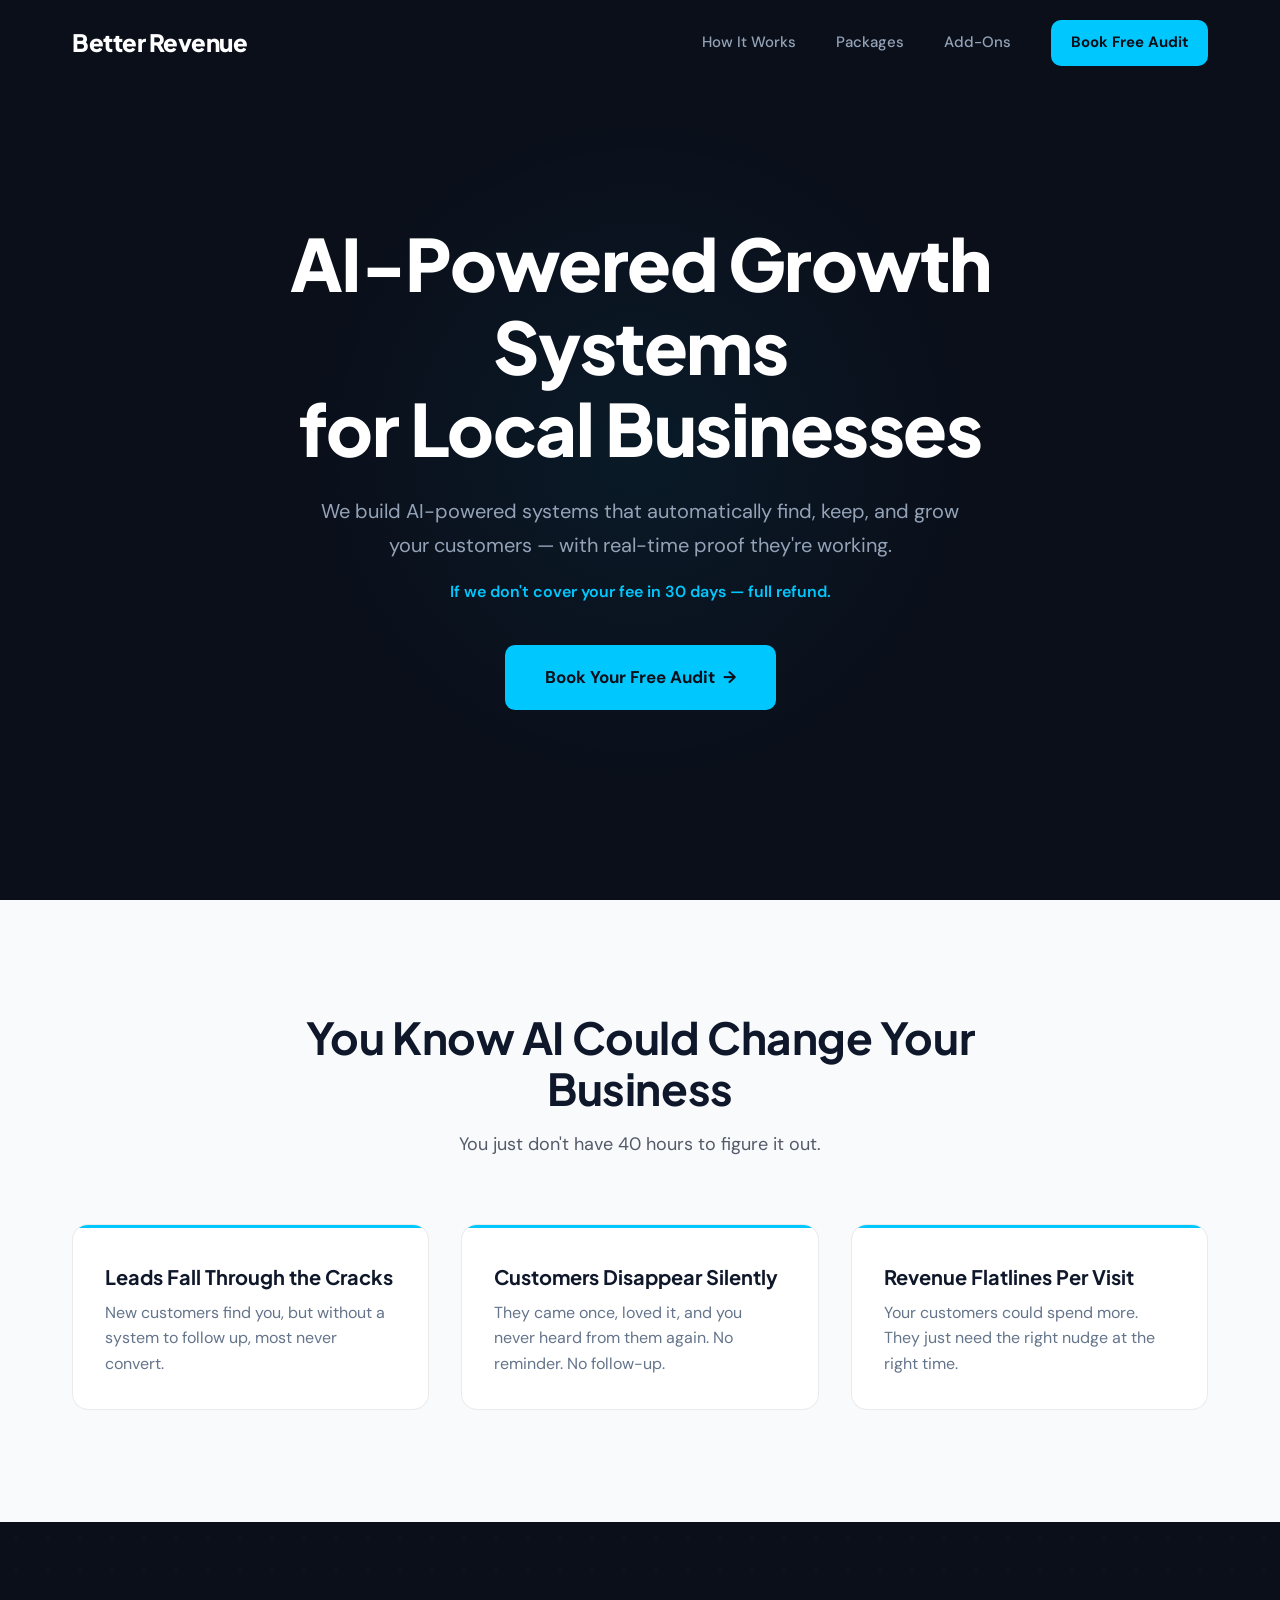
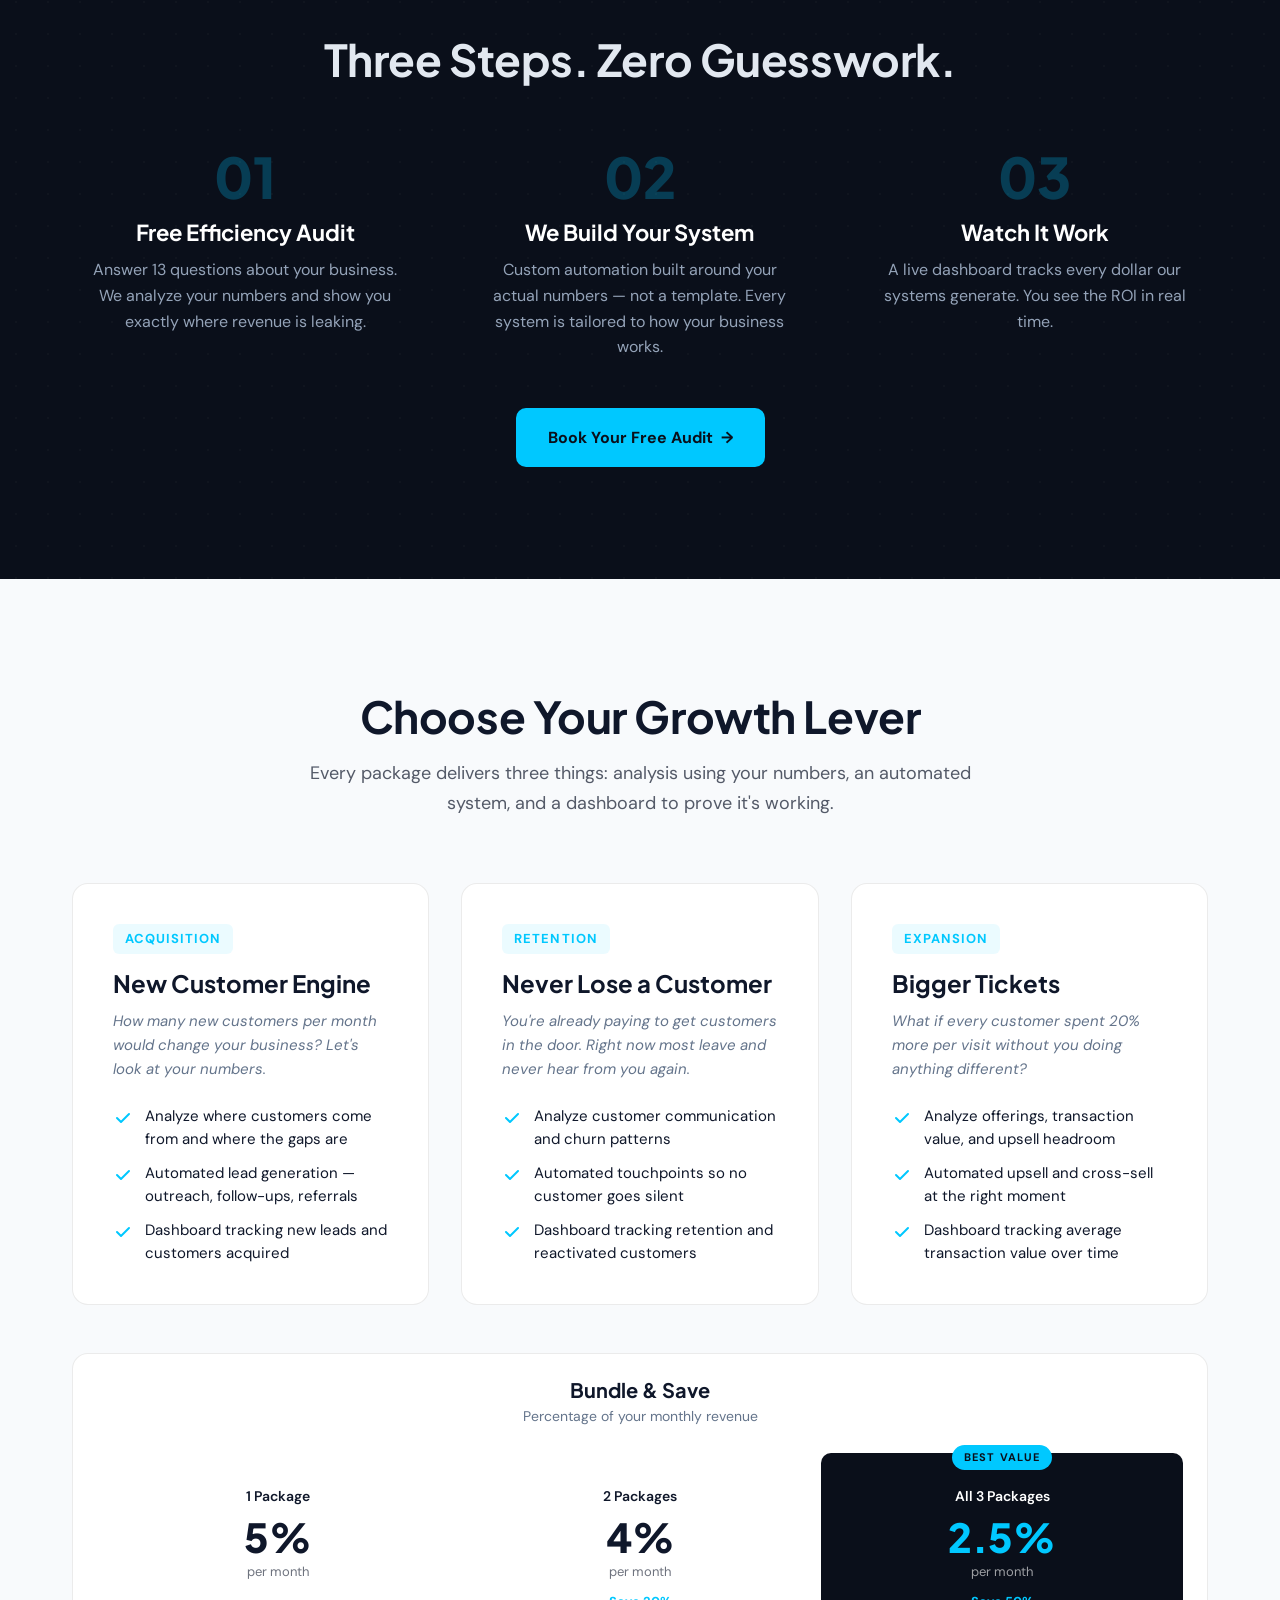
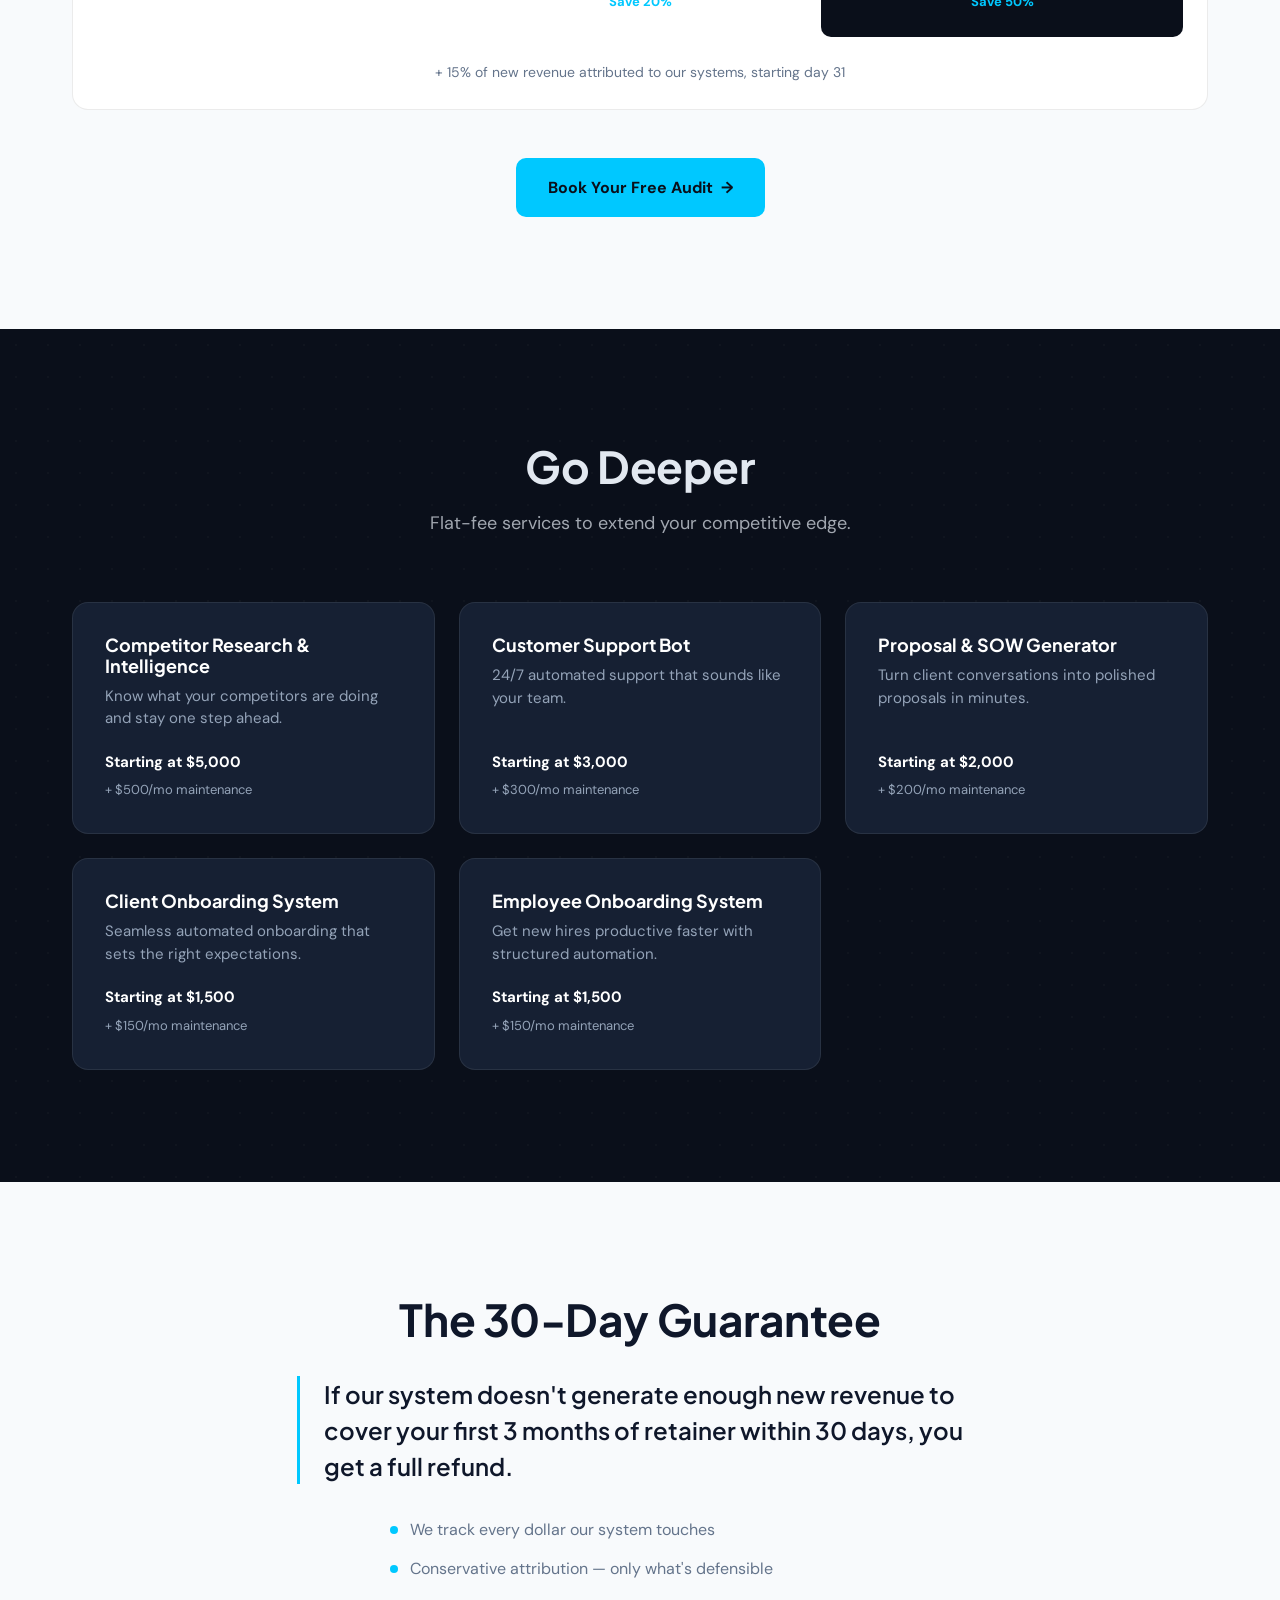
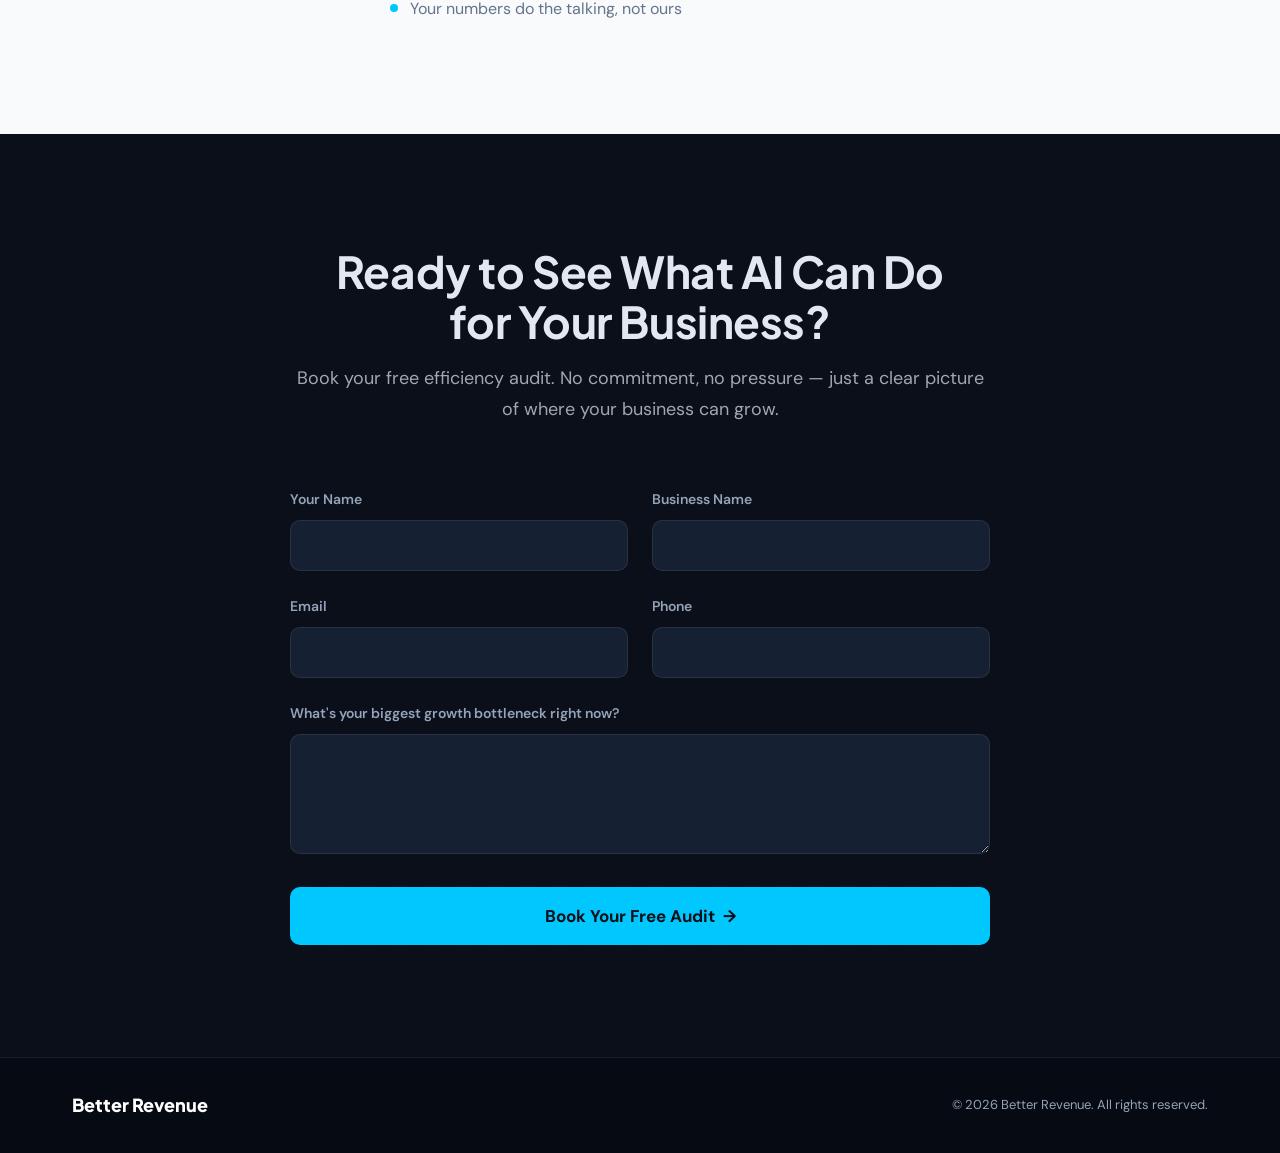
==== index.html @ fd2ea1db "Initial commit" ====
<!DOCTYPE html>
<html lang="en">
<head>
    <meta charset="UTF-8">
    <meta name="viewport" content="width=device-width, initial-scale=1.0">
    <title>Better Revenue — AI-Powered Growth for Local Businesses</title>
    <meta name="description" content="We build AI-powered systems that automatically find, keep, and grow your customers — with real-time proof they're working. 30-day money-back guarantee.">
    <meta name="theme-color" content="#0a0f1a">
    <link rel="preconnect" href="https://fonts.googleapis.com">
    <link rel="preconnect" href="https://fonts.gstatic.com" crossorigin>
    <link href="https://fonts.googleapis.com/css2?family=DM+Sans:opsz,wght@9..40,400;9..40,500;9..40,700&family=Plus+Jakarta+Sans:wght@400;500;600;700;800&display=swap" rel="stylesheet">
    <link rel="stylesheet" href="styles.css">
</head>
<body>

    <!-- Navigation -->
    <nav class="navbar" id="navbar">
        <div class="container nav-container">
            <a href="#" class="nav-logo">Better Revenue</a>
            <button class="nav-toggle" id="navToggle" aria-label="Toggle menu">
                <span></span><span></span><span></span>
            </button>
            <div class="nav-menu" id="navMenu">
                <a href="#process" class="nav-link">How It Works</a>
                <a href="#packages" class="nav-link">Packages</a>
                <a href="#addons" class="nav-link">Add-Ons</a>
                <a href="#contact" class="nav-cta">Book Free Audit</a>
            </div>
        </div>
    </nav>

    <!-- Hero -->
    <section class="hero" id="hero">
        <div class="hero-glow"></div>
        <div class="container hero-content">
            <h1 class="hero-title">AI-Powered Growth Systems<br>for Local Businesses</h1>
            <p class="hero-subtitle">We build AI-powered systems that automatically find, keep, and grow your customers — with real-time proof they're working.</p>
            <p class="hero-guarantee">If we don't cover your fee in 30 days — full refund.</p>
            <a href="#contact" class="btn btn-primary btn-lg">Book Your Free Audit <span class="btn-arrow">&rarr;</span></a>
        </div>
    </section>

    <!-- Problem -->
    <section class="section section-light" id="problem">
        <div class="container">
            <div class="section-header reveal">
                <h2 class="section-title">You Know AI Could Change Your Business</h2>
                <p class="section-subtitle">You just don't have 40 hours to figure it out.</p>
            </div>
            <div class="problem-grid">
                <div class="problem-card reveal">
                    <div class="problem-accent"></div>
                    <h3>Leads Fall Through the Cracks</h3>
                    <p>New customers find you, but without a system to follow up, most never convert.</p>
                </div>
                <div class="problem-card reveal">
                    <div class="problem-accent"></div>
                    <h3>Customers Disappear Silently</h3>
                    <p>They came once, loved it, and you never heard from them again. No reminder. No follow-up.</p>
                </div>
                <div class="problem-card reveal">
                    <div class="problem-accent"></div>
                    <h3>Revenue Flatlines Per Visit</h3>
                    <p>Your customers could spend more. They just need the right nudge at the right time.</p>
                </div>
            </div>
        </div>
    </section>

    <!-- How It Works -->
    <section class="section section-dark" id="process">
        <div class="container">
            <div class="section-header reveal">
                <h2 class="section-title">Three Steps. Zero Guesswork.</h2>
            </div>
            <div class="process-grid">
                <div class="process-step reveal">
                    <div class="step-number">01</div>
                    <h3>Free Efficiency Audit</h3>
                    <p>Answer 13 questions about your business. We analyze your numbers and show you exactly where revenue is leaking.</p>
                </div>
                <div class="process-step reveal">
                    <div class="step-number">02</div>
                    <h3>We Build Your System</h3>
                    <p>Custom automation built around your actual numbers — not a template. Every system is tailored to how your business works.</p>
                </div>
                <div class="process-step reveal">
                    <div class="step-number">03</div>
                    <h3>Watch It Work</h3>
                    <p>A live dashboard tracks every dollar our systems generate. You see the ROI in real time.</p>
                </div>
            </div>
            <div class="section-cta reveal">
                <a href="#contact" class="btn btn-primary">Book Your Free Audit <span class="btn-arrow">&rarr;</span></a>
            </div>
        </div>
    </section>

    <!-- Packages -->
    <section class="section section-light" id="packages">
        <div class="container">
            <div class="section-header reveal">
                <h2 class="section-title">Choose Your Growth Lever</h2>
                <p class="section-subtitle">Every package delivers three things: analysis using your numbers, an automated system, and a dashboard to prove it's working.</p>
            </div>
            <div class="packages-grid">
                <div class="package-card reveal">
                    <span class="package-tag">Acquisition</span>
                    <h3 class="package-name">New Customer Engine</h3>
                    <p class="package-pitch">How many new customers per month would change your business? Let's look at your numbers.</p>
                    <ul class="package-features">
                        <li>
                            <svg width="20" height="20" viewBox="0 0 20 20" fill="none"><path d="M4 10l4 4 8-8" stroke="currentColor" stroke-width="2" stroke-linecap="round" stroke-linejoin="round"/></svg>
                            Analyze where customers come from and where the gaps are
                        </li>
                        <li>
                            <svg width="20" height="20" viewBox="0 0 20 20" fill="none"><path d="M4 10l4 4 8-8" stroke="currentColor" stroke-width="2" stroke-linecap="round" stroke-linejoin="round"/></svg>
                            Automated lead generation — outreach, follow-ups, referrals
                        </li>
                        <li>
                            <svg width="20" height="20" viewBox="0 0 20 20" fill="none"><path d="M4 10l4 4 8-8" stroke="currentColor" stroke-width="2" stroke-linecap="round" stroke-linejoin="round"/></svg>
                            Dashboard tracking new leads and customers acquired
                        </li>
                    </ul>
                </div>
                <div class="package-card reveal">
                    <span class="package-tag">Retention</span>
                    <h3 class="package-name">Never Lose a Customer</h3>
                    <p class="package-pitch">You're already paying to get customers in the door. Right now most leave and never hear from you again.</p>
                    <ul class="package-features">
                        <li>
                            <svg width="20" height="20" viewBox="0 0 20 20" fill="none"><path d="M4 10l4 4 8-8" stroke="currentColor" stroke-width="2" stroke-linecap="round" stroke-linejoin="round"/></svg>
                            Analyze customer communication and churn patterns
                        </li>
                        <li>
                            <svg width="20" height="20" viewBox="0 0 20 20" fill="none"><path d="M4 10l4 4 8-8" stroke="currentColor" stroke-width="2" stroke-linecap="round" stroke-linejoin="round"/></svg>
                            Automated touchpoints so no customer goes silent
                        </li>
                        <li>
                            <svg width="20" height="20" viewBox="0 0 20 20" fill="none"><path d="M4 10l4 4 8-8" stroke="currentColor" stroke-width="2" stroke-linecap="round" stroke-linejoin="round"/></svg>
                            Dashboard tracking retention and reactivated customers
                        </li>
                    </ul>
                </div>
                <div class="package-card reveal">
                    <span class="package-tag">Expansion</span>
                    <h3 class="package-name">Bigger Tickets</h3>
                    <p class="package-pitch">What if every customer spent 20% more per visit without you doing anything different?</p>
                    <ul class="package-features">
                        <li>
                            <svg width="20" height="20" viewBox="0 0 20 20" fill="none"><path d="M4 10l4 4 8-8" stroke="currentColor" stroke-width="2" stroke-linecap="round" stroke-linejoin="round"/></svg>
                            Analyze offerings, transaction value, and upsell headroom
                        </li>
                        <li>
                            <svg width="20" height="20" viewBox="0 0 20 20" fill="none"><path d="M4 10l4 4 8-8" stroke="currentColor" stroke-width="2" stroke-linecap="round" stroke-linejoin="round"/></svg>
                            Automated upsell and cross-sell at the right moment
                        </li>
                        <li>
                            <svg width="20" height="20" viewBox="0 0 20 20" fill="none"><path d="M4 10l4 4 8-8" stroke="currentColor" stroke-width="2" stroke-linecap="round" stroke-linejoin="round"/></svg>
                            Dashboard tracking average transaction value over time
                        </li>
                    </ul>
                </div>
            </div>

            <!-- Bundle Pricing -->
            <div class="bundle-pricing reveal">
                <div class="bundle-header">
                    <h3>Bundle &amp; Save</h3>
                    <p class="bundle-note">Percentage of your monthly revenue</p>
                </div>
                <div class="bundle-options">
                    <div class="bundle-option">
                        <span class="bundle-count">1 Package</span>
                        <span class="bundle-rate">5%</span>
                        <span class="bundle-label">per month</span>
                    </div>
                    <div class="bundle-option">
                        <span class="bundle-count">2 Packages</span>
                        <span class="bundle-rate">4%</span>
                        <span class="bundle-label">per month</span>
                        <span class="bundle-save">Save 20%</span>
                    </div>
                    <div class="bundle-option bundle-best">
                        <span class="bundle-badge">Best Value</span>
                        <span class="bundle-count">All 3 Packages</span>
                        <span class="bundle-rate">2.5%</span>
                        <span class="bundle-label">per month</span>
                        <span class="bundle-save">Save 50%</span>
                    </div>
                </div>
                <p class="bundle-revshare">+ 15% of new revenue attributed to our systems, starting day 31</p>
            </div>

            <div class="section-cta reveal">
                <a href="#contact" class="btn btn-primary">Book Your Free Audit <span class="btn-arrow">&rarr;</span></a>
            </div>
        </div>
    </section>

    <!-- Add-Ons -->
    <section class="section section-dark" id="addons">
        <div class="container">
            <div class="section-header reveal">
                <h2 class="section-title">Go Deeper</h2>
                <p class="section-subtitle">Flat-fee services to extend your competitive edge.</p>
            </div>
            <div class="addons-grid">
                <div class="addon-card reveal">
                    <h3>Competitor Research &amp; Intelligence</h3>
                    <p>Know what your competitors are doing and stay one step ahead.</p>
                    <div class="addon-pricing">
                        <span class="addon-setup">Starting at $5,000</span>
                        <span class="addon-monthly">+ $500/mo maintenance</span>
                    </div>
                </div>
                <div class="addon-card reveal">
                    <h3>Customer Support Bot</h3>
                    <p>24/7 automated support that sounds like your team.</p>
                    <div class="addon-pricing">
                        <span class="addon-setup">Starting at $3,000</span>
                        <span class="addon-monthly">+ $300/mo maintenance</span>
                    </div>
                </div>
                <div class="addon-card reveal">
                    <h3>Proposal &amp; SOW Generator</h3>
                    <p>Turn client conversations into polished proposals in minutes.</p>
                    <div class="addon-pricing">
                        <span class="addon-setup">Starting at $2,000</span>
                        <span class="addon-monthly">+ $200/mo maintenance</span>
                    </div>
                </div>
                <div class="addon-card reveal">
                    <h3>Client Onboarding System</h3>
                    <p>Seamless automated onboarding that sets the right expectations.</p>
                    <div class="addon-pricing">
                        <span class="addon-setup">Starting at $1,500</span>
                        <span class="addon-monthly">+ $150/mo maintenance</span>
                    </div>
                </div>
                <div class="addon-card reveal">
                    <h3>Employee Onboarding System</h3>
                    <p>Get new hires productive faster with structured automation.</p>
                    <div class="addon-pricing">
                        <span class="addon-setup">Starting at $1,500</span>
                        <span class="addon-monthly">+ $150/mo maintenance</span>
                    </div>
                </div>
            </div>
        </div>
    </section>

    <!-- Guarantee -->
    <section class="section section-light" id="guarantee">
        <div class="container guarantee-container">
            <div class="guarantee-content reveal">
                <h2 class="section-title">The 30-Day Guarantee</h2>
                <blockquote class="guarantee-quote">
                    If our system doesn't generate enough new revenue to cover your first 3 months of retainer within 30 days, you get a full refund.
                </blockquote>
                <ul class="guarantee-points">
                    <li>We track every dollar our system touches</li>
                    <li>Conservative attribution — only what's defensible</li>
                    <li>Your numbers do the talking, not ours</li>
                </ul>
            </div>
        </div>
    </section>

    <!-- Contact -->
    <section class="section section-dark" id="contact">
        <div class="container">
            <div class="section-header reveal">
                <h2 class="section-title">Ready to See What AI Can Do<br>for Your Business?</h2>
                <p class="section-subtitle">Book your free efficiency audit. No commitment, no pressure — just a clear picture of where your business can grow.</p>
            </div>
            <form class="contact-form reveal" id="contactForm">
                <div class="form-row">
                    <div class="form-group">
                        <label for="name">Your Name</label>
                        <input type="text" id="name" name="name" required>
                    </div>
                    <div class="form-group">
                        <label for="business">Business Name</label>
                        <input type="text" id="business" name="business" required>
                    </div>
                </div>
                <div class="form-row">
                    <div class="form-group">
                        <label for="email">Email</label>
                        <input type="email" id="email" name="email" required>
                    </div>
                    <div class="form-group">
                        <label for="phone">Phone</label>
                        <input type="tel" id="phone" name="phone">
                    </div>
                </div>
                <div class="form-group">
                    <label for="bottleneck">What's your biggest growth bottleneck right now?</label>
                    <textarea id="bottleneck" name="bottleneck" rows="4"></textarea>
                </div>
                <button type="submit" class="btn btn-primary btn-lg btn-submit">
                    <span class="btn-text">Book Your Free Audit</span>
                    <span class="btn-loading">Sending...</span>
                    <span class="btn-arrow">&rarr;</span>
                </button>
                <div class="form-message form-success" id="formSuccess">
                    Thanks! We'll be in touch within 24 hours.
                </div>
                <div class="form-message form-error" id="formError">
                    Something went wrong. Please try again or email us directly.
                </div>
            </form>
        </div>
    </section>

    <!-- Footer -->
    <footer class="footer">
        <div class="container footer-content">
            <span class="footer-logo">Better Revenue</span>
            <span class="footer-copy">&copy; 2026 Better Revenue. All rights reserved.</span>
        </div>
    </footer>

    <script src="script.js"></script>
</body>
</html>
---- styles.css ----
/* ===== Custom Properties ===== */
:root {
    --dark: #0a0f1a;
    --dark-surface: #111827;
    --dark-card: #162033;
    --light: #f8fafc;
    --light-card: #ffffff;
    --accent: #00c8ff;
    --accent-hover: #00aee0;
    --accent-subtle: rgba(0, 200, 255, 0.08);
    --text-on-dark: #e2e8f0;
    --text-muted-dark: #94a3b8;
    --text-on-light: #0f172a;
    --text-muted-light: #64748b;
    --border-dark: rgba(255, 255, 255, 0.08);
    --border-light: rgba(0, 0, 0, 0.08);
    --font-display: 'Plus Jakarta Sans', sans-serif;
    --font-body: 'DM Sans', sans-serif;
    --radius: 16px;
    --radius-sm: 10px;
    --transition: 0.3s ease;
}

/* ===== Reset & Base ===== */
*, *::before, *::after {
    box-sizing: border-box;
    margin: 0;
    padding: 0;
}

html {
    -webkit-font-smoothing: antialiased;
    -moz-osx-font-smoothing: grayscale;
}

body {
    font-family: var(--font-body);
    font-size: 1.125rem;
    line-height: 1.7;
    color: var(--text-on-light);
    background: var(--dark);
    overflow-x: hidden;
}

img { max-width: 100%; display: block; }
a { text-decoration: none; color: inherit; }
ul { list-style: none; }

/* ===== Typography ===== */
h1, h2, h3 {
    font-family: var(--font-display);
    line-height: 1.15;
}

/* ===== Layout ===== */
.container {
    max-width: 1200px;
    margin: 0 auto;
    padding: 0 2rem;
}

.section {
    padding: 7rem 0;
    position: relative;
}

.section-dark {
    background: var(--dark);
    color: var(--text-on-dark);
}

.section-light {
    background: var(--light);
    color: var(--text-on-light);
}

/* Dot grid texture on dark sections */
.section-dark::before {
    content: '';
    position: absolute;
    inset: 0;
    background-image: radial-gradient(circle, rgba(255, 255, 255, 0.025) 1px, transparent 1px);
    background-size: 32px 32px;
    pointer-events: none;
}

.section-header {
    text-align: center;
    max-width: 700px;
    margin: 0 auto 4rem;
}

.section-title {
    font-size: clamp(2rem, 5vw, 2.75rem);
    font-weight: 700;
    margin-bottom: 1rem;
    letter-spacing: -0.01em;
}

.section-subtitle {
    font-size: 1.125rem;
    opacity: 0.7;
    line-height: 1.7;
}

.section-cta {
    text-align: center;
    margin-top: 3rem;
}

/* ===== Buttons ===== */
.btn {
    display: inline-flex;
    align-items: center;
    gap: 0.5rem;
    font-family: var(--font-body);
    font-weight: 700;
    font-size: 1rem;
    border: none;
    border-radius: var(--radius-sm);
    cursor: pointer;
    transition: all var(--transition);
    text-decoration: none;
}

.btn-primary {
    background: var(--accent);
    color: var(--dark);
    padding: 1rem 2rem;
    box-shadow: 0 0 0 0 rgba(0, 200, 255, 0);
}

.btn-primary:hover {
    background: var(--accent-hover);
    box-shadow: 0 0 40px rgba(0, 200, 255, 0.25);
    transform: translateY(-2px);
}

.btn-primary:active {
    transform: translateY(0);
    box-shadow: 0 0 20px rgba(0, 200, 255, 0.15);
}

.btn-lg {
    padding: 1.125rem 2.5rem;
    font-size: 1.0625rem;
}

.btn-arrow {
    transition: transform var(--transition);
}

.btn:hover .btn-arrow {
    transform: translateX(4px);
}

/* ===== Navigation ===== */
.navbar {
    position: fixed;
    top: 0;
    left: 0;
    right: 0;
    z-index: 1000;
    padding: 1.25rem 0;
    transition: all var(--transition);
}

.navbar.scrolled {
    background: rgba(10, 15, 26, 0.92);
    backdrop-filter: blur(20px);
    -webkit-backdrop-filter: blur(20px);
    padding: 0.75rem 0;
    box-shadow: 0 1px 0 var(--border-dark);
}

.nav-container {
    display: flex;
    align-items: center;
    justify-content: space-between;
}

.nav-logo {
    font-family: var(--font-display);
    font-weight: 800;
    font-size: 1.5rem;
    color: #fff;
    letter-spacing: -0.02em;
}

.nav-menu {
    display: flex;
    align-items: center;
    gap: 2.5rem;
}

.nav-link {
    color: var(--text-muted-dark);
    font-size: 0.9375rem;
    font-weight: 500;
    transition: color var(--transition);
    position: relative;
}

.nav-link::after {
    content: '';
    position: absolute;
    bottom: -4px;
    left: 0;
    width: 0;
    height: 2px;
    background: var(--accent);
    transition: width var(--transition);
}

.nav-link:hover {
    color: #fff;
}

.nav-link:hover::after {
    width: 100%;
}

.nav-cta {
    background: var(--accent);
    color: var(--dark);
    padding: 0.625rem 1.25rem;
    border-radius: var(--radius-sm);
    font-size: 0.9375rem;
    font-weight: 700;
    transition: all var(--transition);
}

.nav-cta:hover {
    background: var(--accent-hover);
    box-shadow: 0 0 20px rgba(0, 200, 255, 0.2);
}

.nav-toggle {
    display: none;
    flex-direction: column;
    gap: 5px;
    background: none;
    border: none;
    cursor: pointer;
    padding: 4px;
    z-index: 10;
}

.nav-toggle span {
    width: 24px;
    height: 2px;
    background: #fff;
    transition: all var(--transition);
    display: block;
    transform-origin: center;
}

.nav-toggle.active span:nth-child(1) {
    transform: rotate(45deg) translate(5px, 5px);
}

.nav-toggle.active span:nth-child(2) {
    opacity: 0;
}

.nav-toggle.active span:nth-child(3) {
    transform: rotate(-45deg) translate(5px, -5px);
}

/* ===== Hero ===== */
.hero {
    min-height: 100vh;
    display: flex;
    align-items: center;
    justify-content: center;
    background: var(--dark);
    position: relative;
    overflow: hidden;
    padding: 8rem 2rem 6rem;
}

.hero-glow {
    position: absolute;
    top: 50%;
    left: 50%;
    transform: translate(-50%, -50%);
    width: 800px;
    height: 800px;
    background: radial-gradient(circle, rgba(0, 200, 255, 0.06) 0%, transparent 60%);
    animation: glow-pulse 6s ease-in-out infinite alternate;
    pointer-events: none;
}

@keyframes glow-pulse {
    from {
        opacity: 0.5;
        transform: translate(-50%, -50%) scale(0.8);
    }
    to {
        opacity: 1;
        transform: translate(-50%, -50%) scale(1.2);
    }
}

.hero-content {
    text-align: center;
    max-width: 850px;
    position: relative;
    z-index: 1;
}

.hero-title {
    font-size: clamp(2.5rem, 6vw, 4.5rem);
    font-weight: 800;
    color: #fff;
    margin-bottom: 1.5rem;
    letter-spacing: -0.02em;
}

.hero-subtitle {
    font-size: clamp(1rem, 2vw, 1.25rem);
    color: var(--text-muted-dark);
    max-width: 650px;
    margin: 0 auto 1rem;
    line-height: 1.7;
}

.hero-guarantee {
    font-size: 1rem;
    color: var(--accent);
    font-weight: 600;
    margin-bottom: 2.5rem;
}

/* ===== Problem ===== */
.problem-grid {
    display: grid;
    grid-template-columns: repeat(3, 1fr);
    gap: 2rem;
}

.problem-card {
    background: var(--light-card);
    border: 1px solid var(--border-light);
    border-radius: var(--radius);
    padding: 2rem;
    position: relative;
    overflow: hidden;
    transition: all var(--transition);
}

.problem-card:hover {
    transform: translateY(-2px);
    box-shadow: 0 8px 30px rgba(0, 0, 0, 0.06);
}

.problem-accent {
    position: absolute;
    top: 0;
    left: 0;
    right: 0;
    height: 3px;
    background: var(--accent);
}

.problem-card h3 {
    font-size: 1.25rem;
    font-weight: 700;
    margin-bottom: 0.75rem;
    margin-top: 0.5rem;
}

.problem-card p {
    color: var(--text-muted-light);
    font-size: 1rem;
    line-height: 1.6;
}

/* ===== Process ===== */
.process-grid {
    display: grid;
    grid-template-columns: repeat(3, 1fr);
    gap: 3rem;
    position: relative;
}

.process-step {
    text-align: center;
    position: relative;
}

.step-number {
    font-family: var(--font-display);
    font-size: 3.5rem;
    font-weight: 800;
    color: var(--accent);
    opacity: 0.25;
    margin-bottom: 1rem;
    line-height: 1;
}

.process-step h3 {
    font-size: 1.375rem;
    font-weight: 700;
    margin-bottom: 0.75rem;
    color: #fff;
}

.process-step p {
    color: var(--text-muted-dark);
    font-size: 1rem;
    line-height: 1.6;
    max-width: 320px;
    margin: 0 auto;
}

/* ===== Packages ===== */
.packages-grid {
    display: grid;
    grid-template-columns: repeat(3, 1fr);
    gap: 2rem;
    margin-bottom: 3rem;
}

.package-card {
    background: var(--light-card);
    border: 1px solid var(--border-light);
    border-radius: var(--radius);
    padding: 2.5rem;
    transition: all var(--transition);
    display: flex;
    flex-direction: column;
}

.package-card:hover {
    border-color: rgba(0, 200, 255, 0.3);
    box-shadow: 0 8px 40px rgba(0, 200, 255, 0.08);
    transform: translateY(-4px);
}

.package-tag {
    display: inline-block;
    font-size: 0.8125rem;
    font-weight: 700;
    text-transform: uppercase;
    letter-spacing: 0.08em;
    color: var(--accent);
    background: var(--accent-subtle);
    padding: 0.25rem 0.75rem;
    border-radius: 6px;
    margin-bottom: 1rem;
    width: fit-content;
}

.package-name {
    font-size: 1.5rem;
    font-weight: 700;
    margin-bottom: 0.75rem;
}

.package-pitch {
    color: var(--text-muted-light);
    font-size: 0.9375rem;
    font-style: italic;
    margin-bottom: 1.5rem;
    line-height: 1.6;
    flex-grow: 1;
}

.package-features {
    display: flex;
    flex-direction: column;
    gap: 0.75rem;
}

.package-features li {
    display: flex;
    align-items: flex-start;
    gap: 0.75rem;
    font-size: 0.9375rem;
    line-height: 1.5;
    color: var(--text-on-light);
}

.package-features svg {
    flex-shrink: 0;
    margin-top: 3px;
    color: var(--accent);
}

/* ===== Bundle Pricing ===== */
.bundle-pricing {
    background: var(--light-card);
    border: 1px solid var(--border-light);
    border-radius: var(--radius);
    overflow: hidden;
    margin-bottom: 1rem;
}

.bundle-header {
    padding: 1.5rem 2rem 0;
    text-align: center;
}

.bundle-header h3 {
    font-size: 1.25rem;
    font-weight: 700;
}

.bundle-note {
    font-size: 0.875rem;
    color: var(--text-muted-light);
    margin-top: 0.25rem;
}

.bundle-options {
    display: grid;
    grid-template-columns: repeat(3, 1fr);
    gap: 0;
    padding: 1.5rem;
}

.bundle-option {
    display: flex;
    flex-direction: column;
    align-items: center;
    padding: 1.5rem;
    border-radius: var(--radius-sm);
    text-align: center;
    position: relative;
}

.bundle-best {
    background: var(--dark);
    color: #fff;
}

.bundle-badge {
    position: absolute;
    top: -0.5rem;
    font-size: 0.6875rem;
    font-weight: 700;
    text-transform: uppercase;
    letter-spacing: 0.1em;
    background: var(--accent);
    color: var(--dark);
    padding: 0.2rem 0.75rem;
    border-radius: 20px;
}

.bundle-count {
    font-size: 0.875rem;
    font-weight: 600;
    margin-bottom: 0.5rem;
    margin-top: 0.5rem;
}

.bundle-rate {
    font-family: var(--font-display);
    font-size: 2.5rem;
    font-weight: 800;
    line-height: 1;
}

.bundle-best .bundle-rate {
    color: var(--accent);
}

.bundle-label {
    font-size: 0.8125rem;
    opacity: 0.6;
    margin-top: 0.25rem;
}

.bundle-save {
    font-size: 0.8125rem;
    font-weight: 700;
    color: var(--accent);
    margin-top: 0.5rem;
}

.bundle-revshare {
    text-align: center;
    font-size: 0.875rem;
    color: var(--text-muted-light);
    padding: 0 2rem 1.5rem;
}

/* ===== Add-ons ===== */
.addons-grid {
    display: grid;
    grid-template-columns: repeat(3, 1fr);
    gap: 1.5rem;
}

.addon-card {
    background: var(--dark-card);
    border: 1px solid var(--border-dark);
    border-radius: var(--radius);
    padding: 2rem;
    transition: all var(--transition);
    display: flex;
    flex-direction: column;
}

.addon-card:hover {
    border-color: rgba(0, 200, 255, 0.2);
    transform: translateY(-2px);
}

.addon-card h3 {
    font-size: 1.125rem;
    font-weight: 700;
    color: #fff;
    margin-bottom: 0.5rem;
}

.addon-card p {
    color: var(--text-muted-dark);
    font-size: 0.9375rem;
    line-height: 1.5;
    margin-bottom: 1.25rem;
    flex-grow: 1;
}

.addon-pricing {
    display: flex;
    flex-direction: column;
    gap: 0.25rem;
}

.addon-setup {
    font-weight: 700;
    color: #fff;
    font-size: 0.9375rem;
}

.addon-monthly {
    font-size: 0.8125rem;
    color: var(--text-muted-dark);
}

/* ===== Guarantee ===== */
.guarantee-container {
    max-width: 750px;
    text-align: center;
}

.guarantee-content .section-title {
    margin-bottom: 2rem;
}

.guarantee-quote {
    font-family: var(--font-display);
    font-size: clamp(1.125rem, 2.5vw, 1.5rem);
    font-weight: 600;
    line-height: 1.5;
    margin-bottom: 2rem;
    color: var(--text-on-light);
    border-left: 3px solid var(--accent);
    padding-left: 1.5rem;
    text-align: left;
    font-style: normal;
}

.guarantee-points {
    display: flex;
    flex-direction: column;
    gap: 0.75rem;
    text-align: left;
    max-width: 500px;
    margin: 0 auto;
}

.guarantee-points li {
    display: flex;
    align-items: center;
    gap: 0.75rem;
    font-size: 1rem;
    color: var(--text-muted-light);
}

.guarantee-points li::before {
    content: '';
    width: 8px;
    height: 8px;
    background: var(--accent);
    border-radius: 50%;
    flex-shrink: 0;
}

/* ===== Contact Form ===== */
.contact-form {
    max-width: 700px;
    margin: 0 auto;
    position: relative;
}

.form-row {
    display: grid;
    grid-template-columns: 1fr 1fr;
    gap: 1.5rem;
}

.form-group {
    margin-bottom: 1.5rem;
}

.form-group label {
    display: block;
    font-size: 0.875rem;
    font-weight: 600;
    color: var(--text-muted-dark);
    margin-bottom: 0.5rem;
}

.form-group input,
.form-group textarea {
    width: 100%;
    padding: 0.875rem 1rem;
    background: var(--dark-card);
    border: 1px solid var(--border-dark);
    border-radius: var(--radius-sm);
    color: #fff;
    font-family: var(--font-body);
    font-size: 1rem;
    transition: border-color var(--transition), box-shadow var(--transition);
    outline: none;
}

.form-group input:focus,
.form-group textarea:focus {
    border-color: var(--accent);
    box-shadow: 0 0 0 3px rgba(0, 200, 255, 0.1);
}

.form-group input::placeholder,
.form-group textarea::placeholder {
    color: var(--text-muted-dark);
    opacity: 0.5;
}

.form-group textarea {
    resize: vertical;
    min-height: 120px;
}

.btn-submit {
    width: 100%;
    justify-content: center;
}

.btn-submit .btn-loading {
    display: none;
}

.btn-submit.loading .btn-text,
.btn-submit.loading .btn-arrow {
    display: none;
}

.btn-submit.loading .btn-loading {
    display: inline;
}

.form-message {
    display: none;
    text-align: center;
    padding: 1rem;
    border-radius: var(--radius-sm);
    margin-top: 1rem;
    font-weight: 600;
    font-size: 0.9375rem;
}

.form-success {
    background: rgba(0, 200, 100, 0.1);
    color: #34d399;
    border: 1px solid rgba(0, 200, 100, 0.2);
}

.form-error {
    background: rgba(255, 80, 80, 0.1);
    color: #f87171;
    border: 1px solid rgba(255, 80, 80, 0.2);
}

/* ===== Footer ===== */
.footer {
    background: #060a12;
    padding: 2rem 0;
    border-top: 1px solid var(--border-dark);
}

.footer-content {
    display: flex;
    align-items: center;
    justify-content: space-between;
}

.footer-logo {
    font-family: var(--font-display);
    font-weight: 800;
    font-size: 1.125rem;
    color: #fff;
}

.footer-copy {
    font-size: 0.8125rem;
    color: var(--text-muted-dark);
}

/* ===== Scroll Reveal Animations ===== */
.reveal {
    opacity: 0;
    transform: translateY(30px);
    transition: opacity 0.7s ease, transform 0.7s ease;
}

.reveal.in-view {
    opacity: 1;
    transform: translateY(0);
}

/* Stagger grid children */
.problem-grid .reveal:nth-child(2),
.process-grid .reveal:nth-child(2),
.packages-grid .reveal:nth-child(2),
.addons-grid .reveal:nth-child(2) {
    transition-delay: 0.1s;
}

.problem-grid .reveal:nth-child(3),
.process-grid .reveal:nth-child(3),
.packages-grid .reveal:nth-child(3),
.addons-grid .reveal:nth-child(3) {
    transition-delay: 0.2s;
}

.addons-grid .reveal:nth-child(4) { transition-delay: 0.3s; }
.addons-grid .reveal:nth-child(5) { transition-delay: 0.4s; }

/* ===== Responsive ===== */
@media (max-width: 1024px) {
    .addons-grid {
        grid-template-columns: repeat(2, 1fr);
    }
}

@media (max-width: 900px) {
    .packages-grid {
        grid-template-columns: 1fr;
        max-width: 500px;
        margin-left: auto;
        margin-right: auto;
        margin-bottom: 3rem;
    }

    .process-grid {
        grid-template-columns: 1fr;
        gap: 2.5rem;
        max-width: 400px;
        margin: 0 auto;
    }
}

@media (max-width: 768px) {
    .section {
        padding: 5rem 0;
    }

    /* Mobile nav */
    .nav-toggle {
        display: flex;
    }

    .nav-menu {
        display: none;
        position: absolute;
        top: 100%;
        left: 0;
        right: 0;
        background: rgba(10, 15, 26, 0.98);
        backdrop-filter: blur(20px);
        -webkit-backdrop-filter: blur(20px);
        flex-direction: column;
        padding: 1.5rem 2rem;
        gap: 1.25rem;
        border-top: 1px solid var(--border-dark);
    }

    .nav-menu.open {
        display: flex;
    }

    .nav-cta {
        text-align: center;
    }

    /* Hero */
    .hero {
        padding: 8rem 1.5rem 5rem;
    }

    .hero-title br {
        display: none;
    }

    /* Grids */
    .problem-grid {
        grid-template-columns: 1fr;
    }

    .bundle-options {
        grid-template-columns: 1fr;
        gap: 1rem;
    }

    .addons-grid {
        grid-template-columns: 1fr;
    }

    /* Form */
    .form-row {
        grid-template-columns: 1fr;
    }

    /* Section header line break */
    .section-title br {
        display: none;
    }

    /* Footer */
    .footer-content {
        flex-direction: column;
        gap: 0.5rem;
        text-align: center;
    }
}

@media (max-width: 480px) {
    .container {
        padding: 0 1.25rem;
    }

    .hero-title {
        font-size: 2.25rem;
    }

    .btn-lg {
        width: 100%;
        justify-content: center;
    }
}
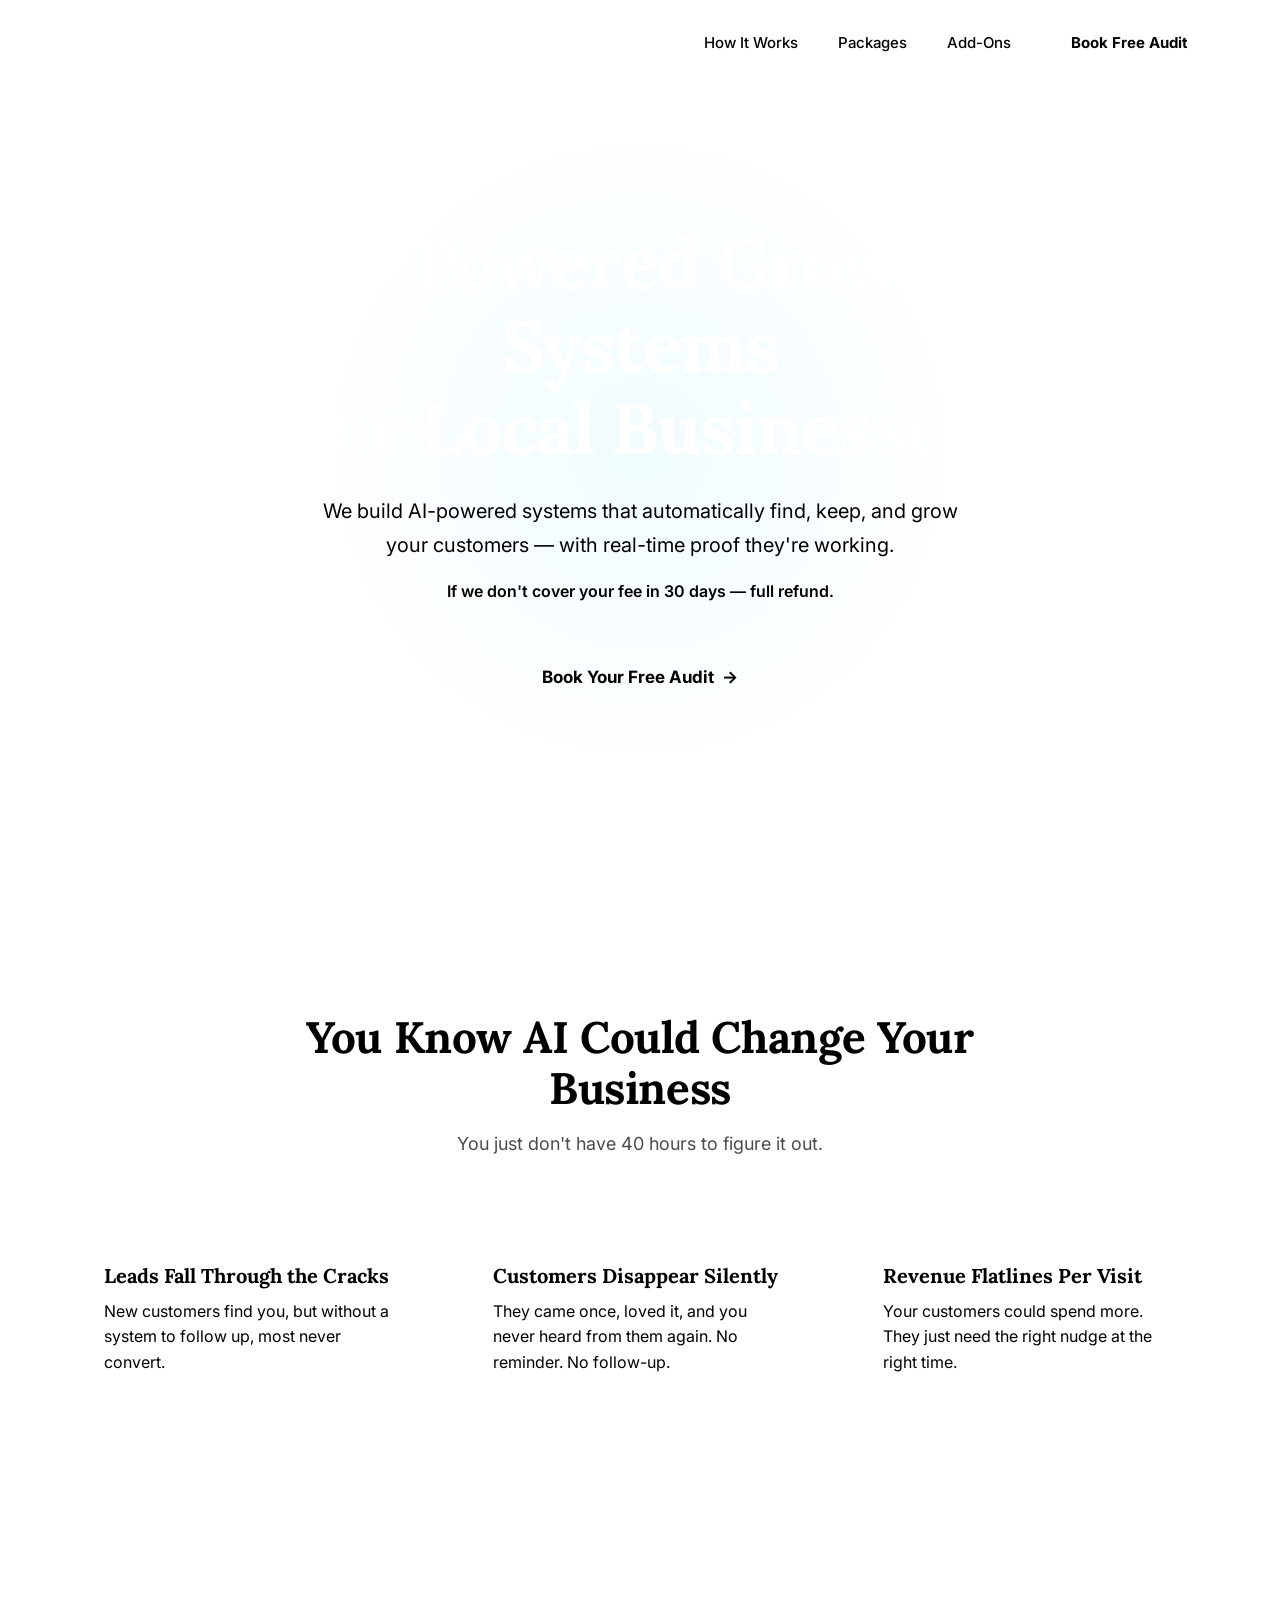
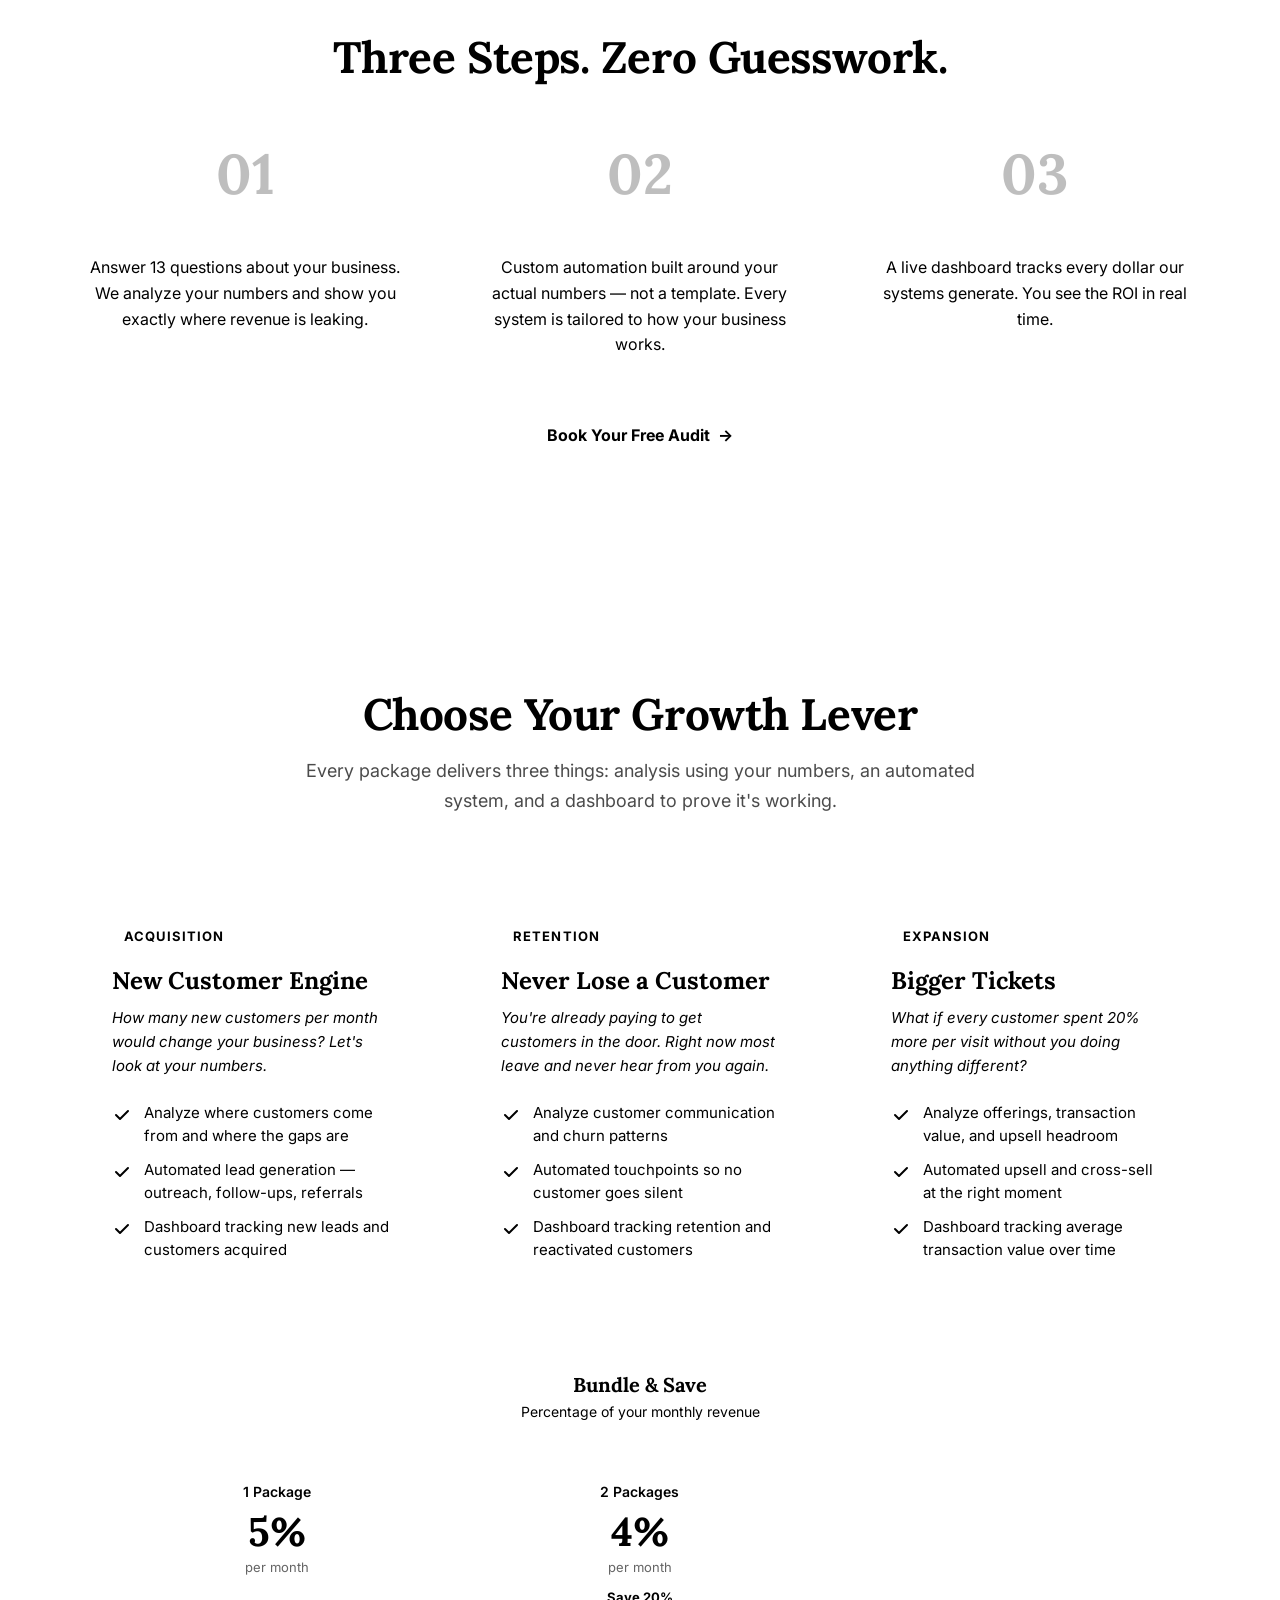
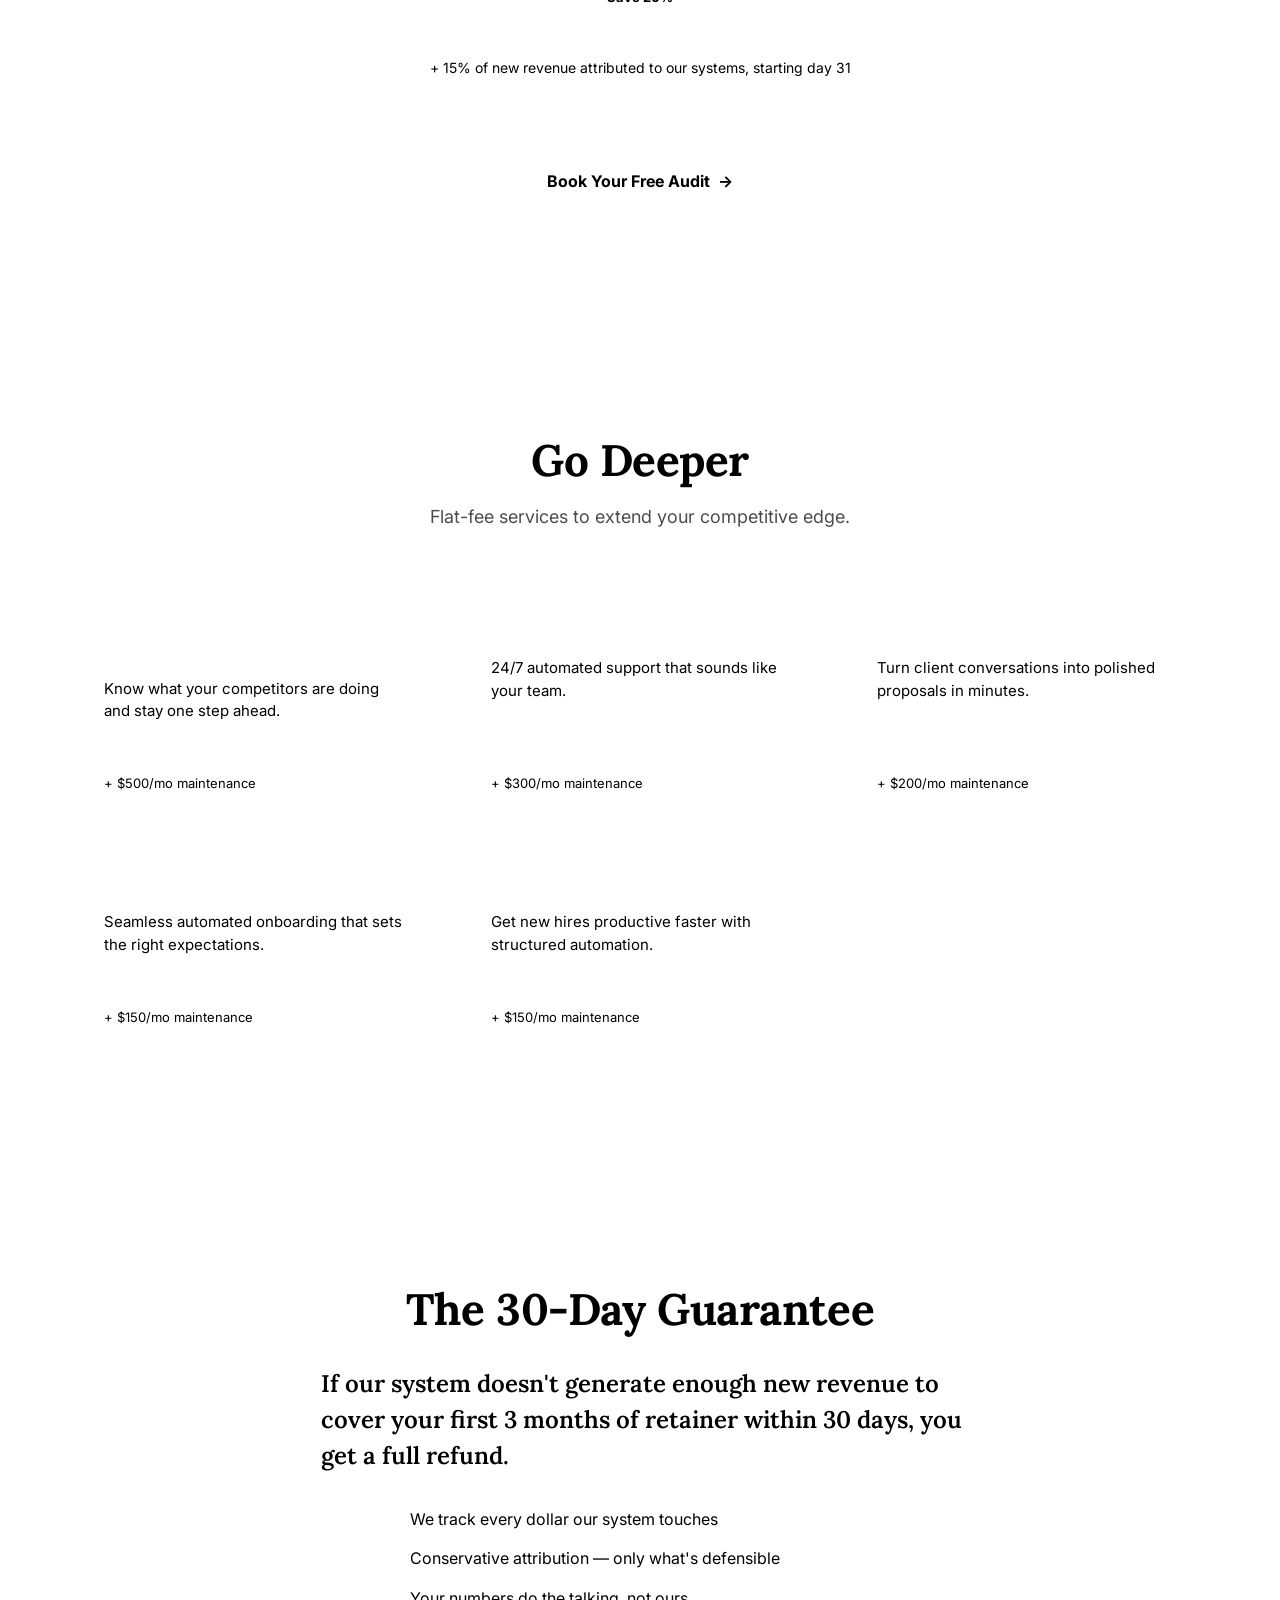
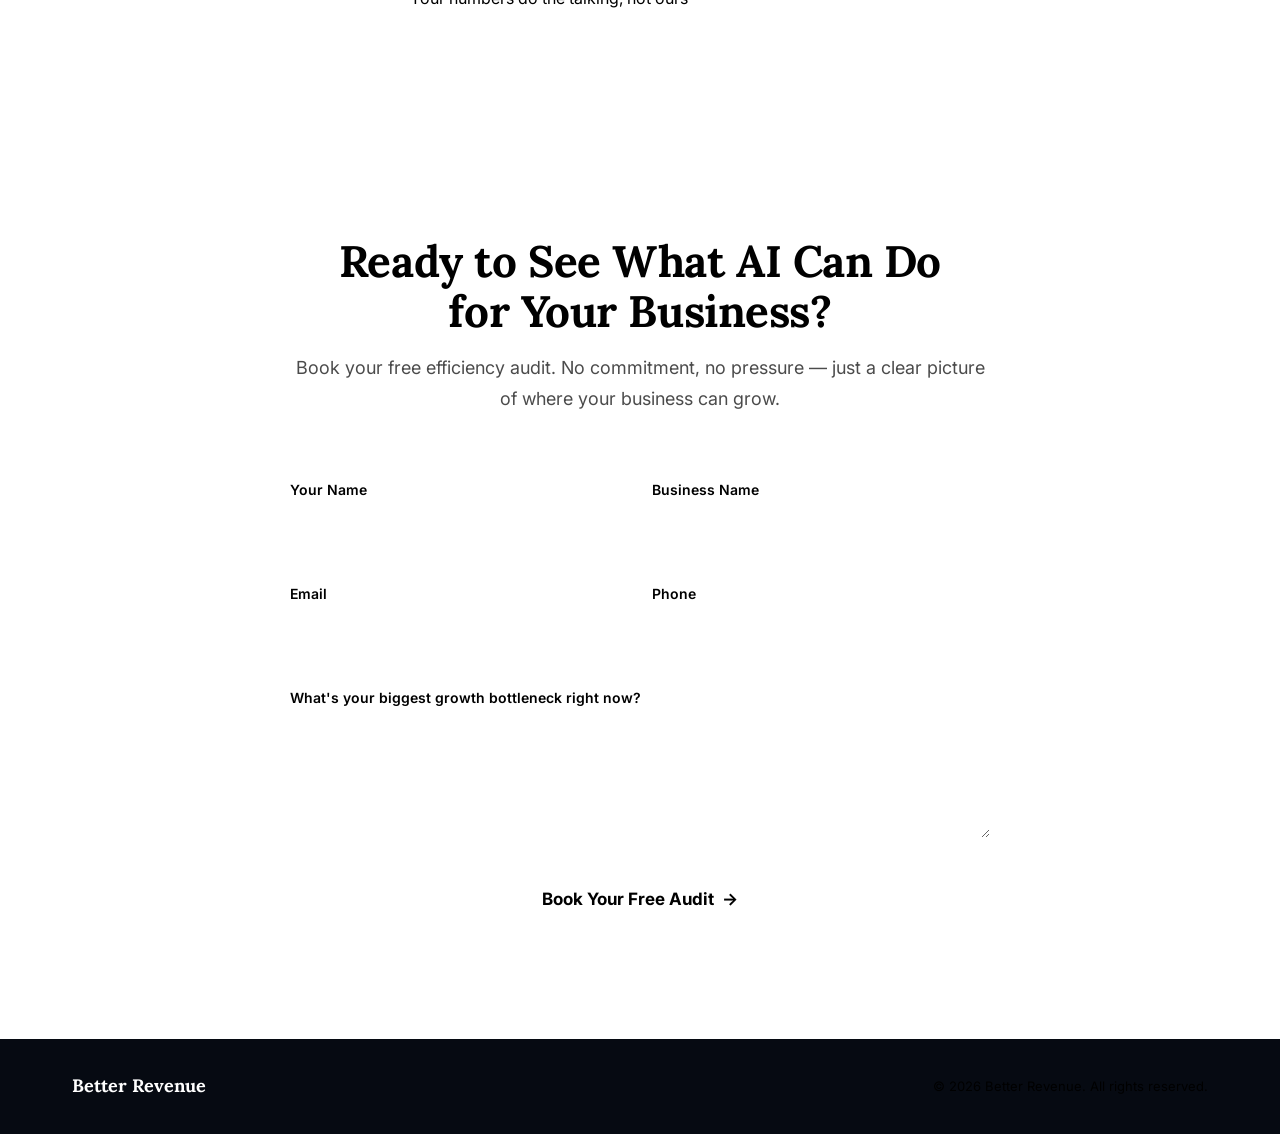
==== commit d2fc6312: "chore: swap brand vars to new cream/green system" ====
--- a/index.html
+++ b/index.html
@@ -5,10 +5,10 @@
     <meta name="viewport" content="width=device-width, initial-scale=1.0">
     <title>Better Revenue — AI-Powered Growth for Local Businesses</title>
     <meta name="description" content="We build AI-powered systems that automatically find, keep, and grow your customers — with real-time proof they're working. 30-day money-back guarantee.">
-    <meta name="theme-color" content="#0a0f1a">
+    <meta name="theme-color" content="#f5efe4">
     <link rel="preconnect" href="https://fonts.googleapis.com">
     <link rel="preconnect" href="https://fonts.gstatic.com" crossorigin>
-    <link href="https://fonts.googleapis.com/css2?family=DM+Sans:opsz,wght@9..40,400;9..40,500;9..40,700&family=Plus+Jakarta+Sans:wght@400;500;600;700;800&display=swap" rel="stylesheet">
+    <link href="https://fonts.googleapis.com/css2?family=Lora:wght@400;500;600;700&family=Inter:wght@400;500;600;700&display=swap" rel="stylesheet">
     <link rel="stylesheet" href="styles.css">
 </head>
 <body>
--- a/styles.css
+++ b/styles.css
@@ -1,24 +1,37 @@
-/* ===== Custom Properties ===== */
+/* ===== Brand Visual System (2026-04-12) ===== */
 :root {
-    --dark: #0a0f1a;
-    --dark-surface: #111827;
-    --dark-card: #162033;
-    --light: #f8fafc;
-    --light-card: #ffffff;
-    --accent: #00c8ff;
-    --accent-hover: #00aee0;
-    --accent-subtle: rgba(0, 200, 255, 0.08);
-    --text-on-dark: #e2e8f0;
-    --text-muted-dark: #94a3b8;
-    --text-on-light: #0f172a;
-    --text-muted-light: #64748b;
-    --border-dark: rgba(255, 255, 255, 0.08);
-    --border-light: rgba(0, 0, 0, 0.08);
-    --font-display: 'Plus Jakarta Sans', sans-serif;
-    --font-body: 'DM Sans', sans-serif;
+    /* Palette */
+    --cream: #f5efe4;
+    --cream-warm: #efe7d7;
+    --green: #043927;
+    --green-hover: #062f20;
+    --walnut: #773f1a;
+    --walnut-hover: #5e2f10;
+
+    /* Soft tints (for hovers, subtle backgrounds) */
+    --green-soft: rgba(4, 57, 39, 0.08);
+    --green-softer: rgba(4, 57, 39, 0.04);
+    --walnut-soft: rgba(119, 63, 26, 0.08);
+
+    /* Borders + shadows (warm-tinted) */
+    --green-border: rgba(4, 57, 39, 0.12);
+    --green-border-strong: rgba(4, 57, 39, 0.25);
+    --paper-shadow-sm: 0 2px 8px rgba(60, 40, 20, 0.06);
+    --paper-shadow: 0 8px 30px rgba(60, 40, 20, 0.08);
+    --paper-shadow-lg: 0 12px 48px rgba(60, 40, 20, 0.12);
+
+    /* Typography */
+    --font-display: 'Lora', Georgia, serif;
+    --font-body: 'Inter', system-ui, -apple-system, sans-serif;
+
+    /* Shape */
     --radius: 16px;
     --radius-sm: 10px;
+    --radius-xs: 6px;
+
+    /* Motion */
     --transition: 0.3s ease;
+    --transition-fast: 0.15s ease;
 }
 
 /* ===== Reset & Base ===== */
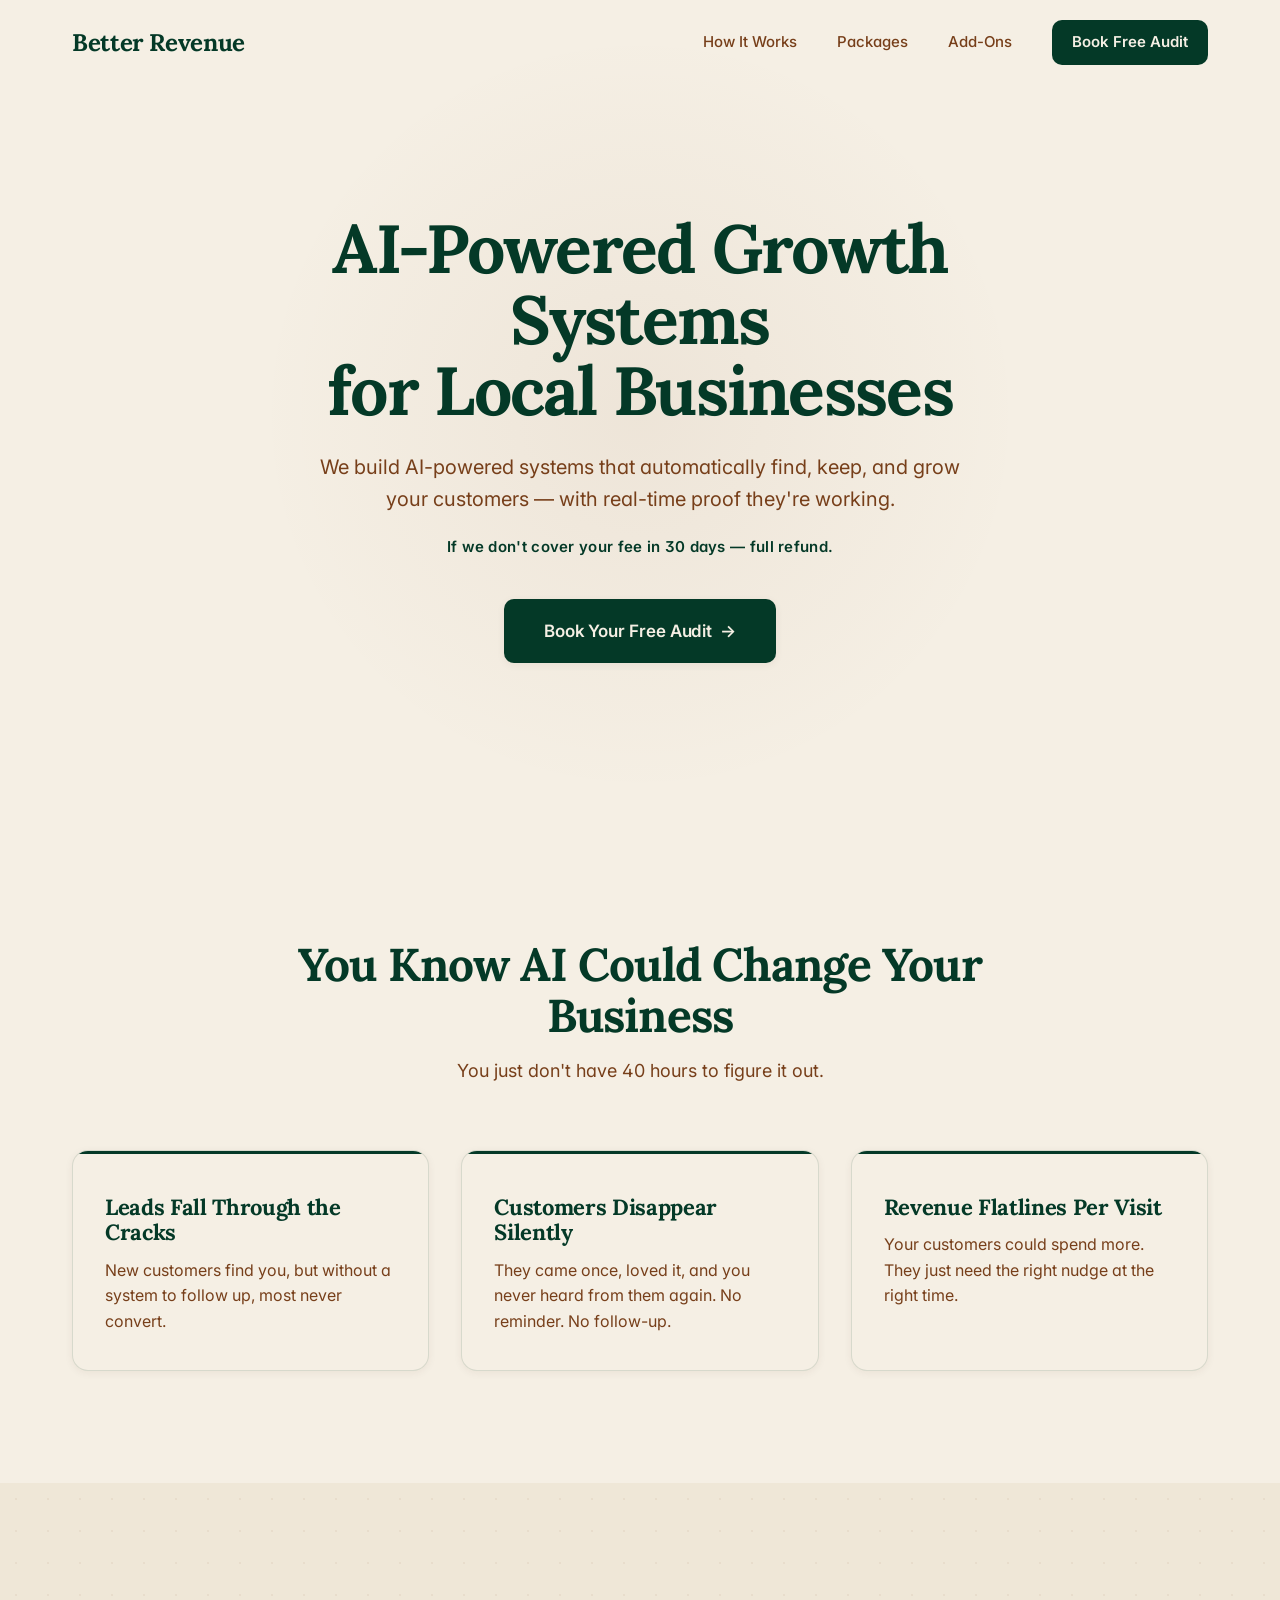
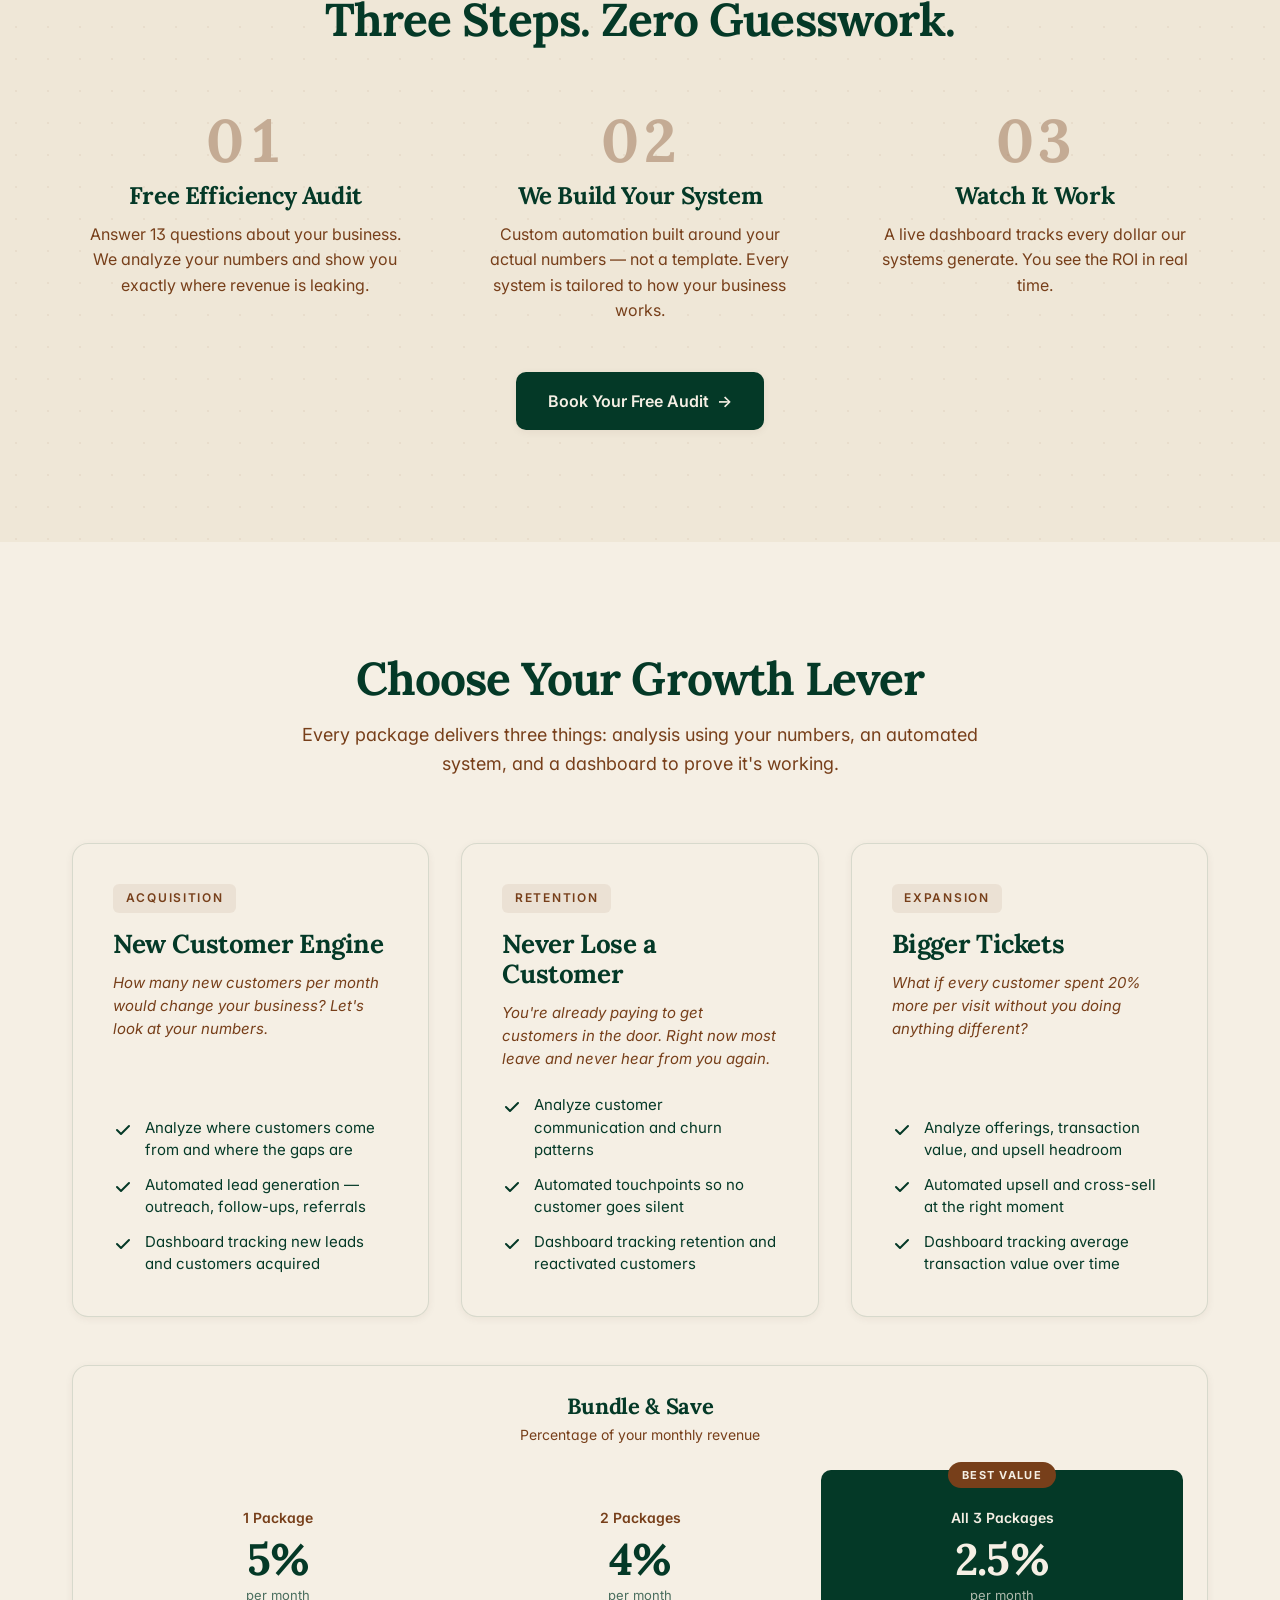
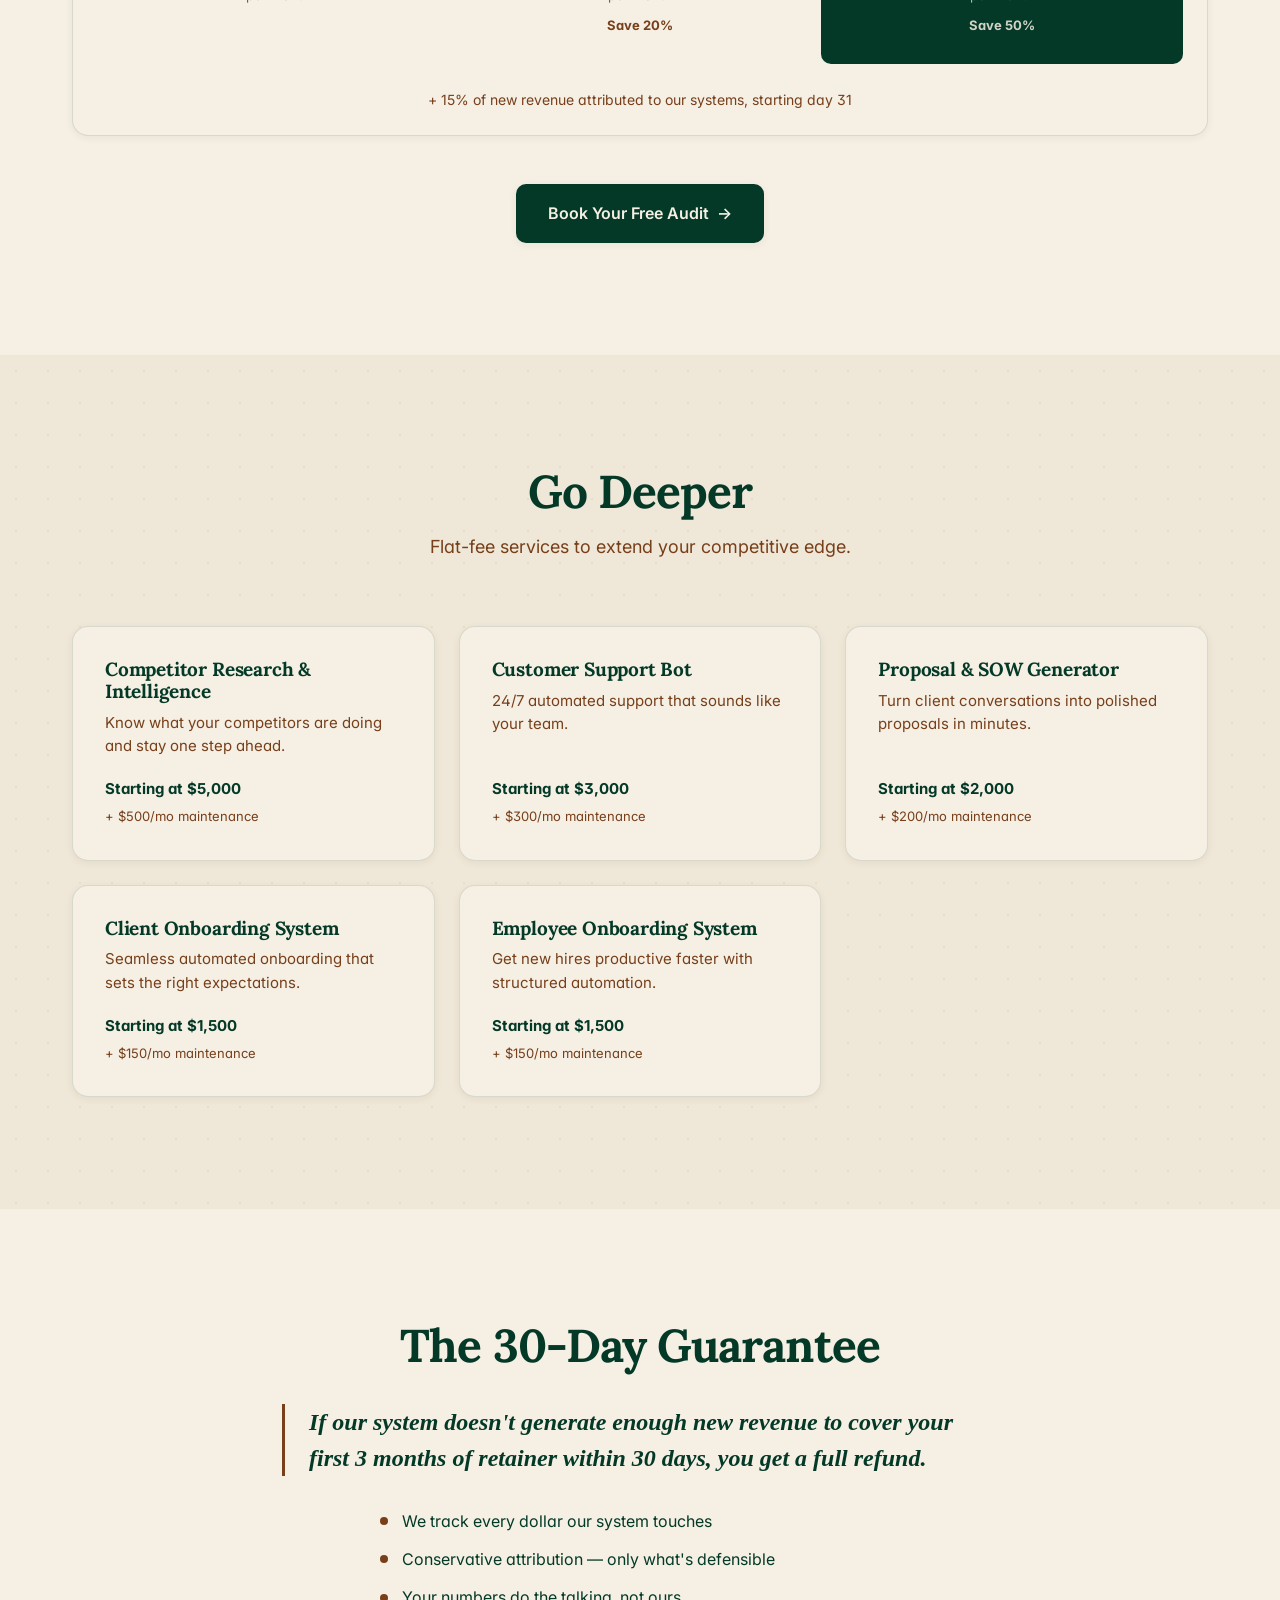
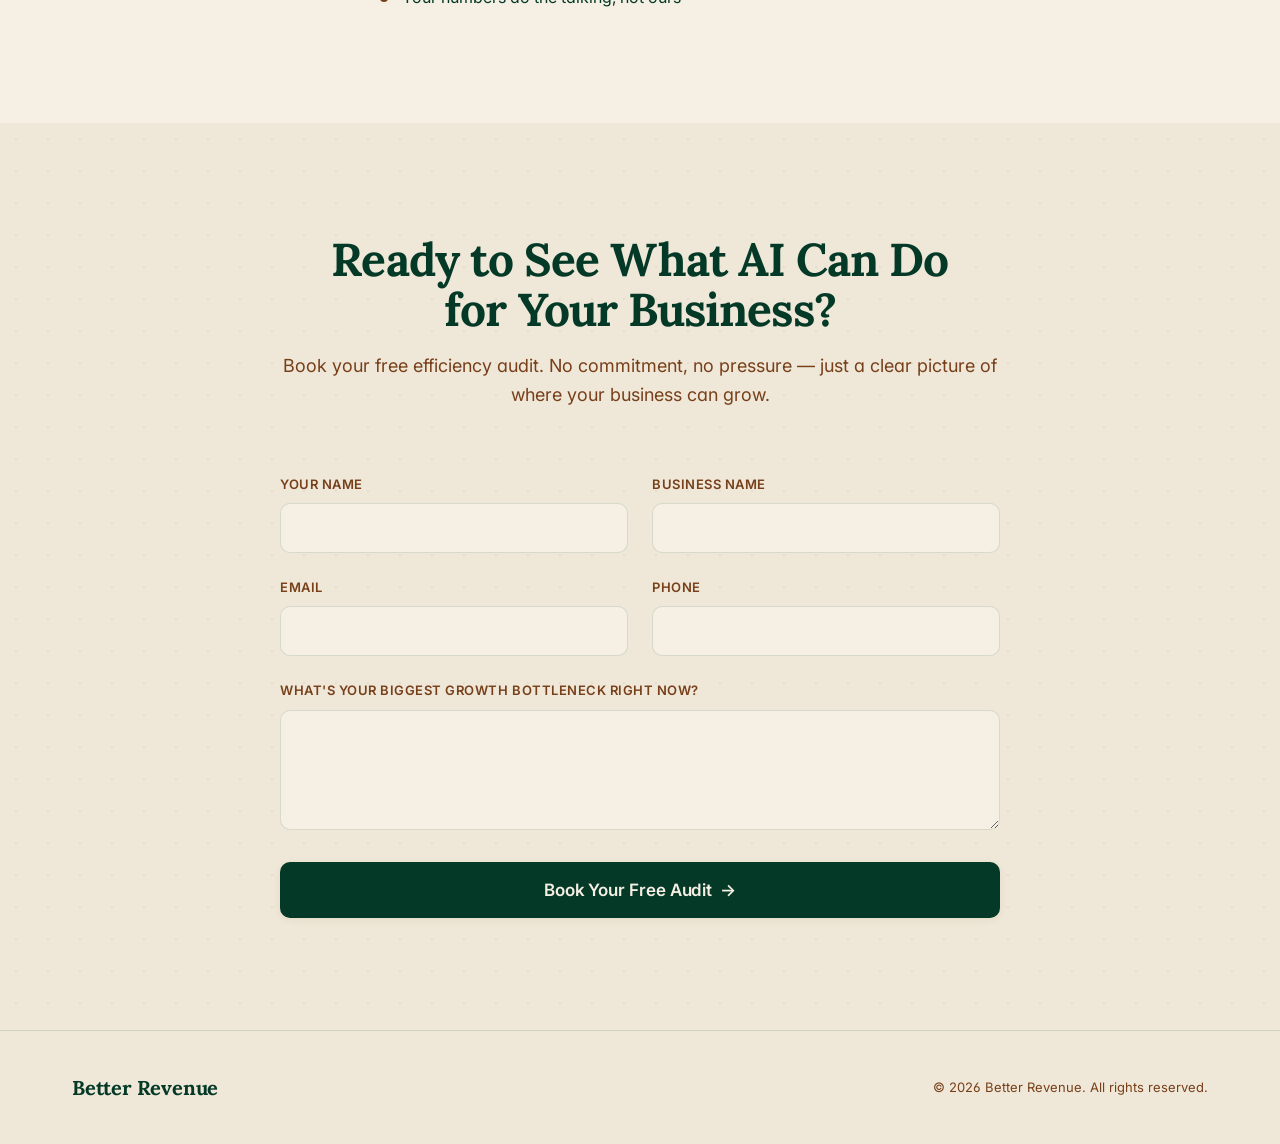
==== commit 03f4f916: "fix(a11y): wrap content in <main> landmark; force-reveal in screenshot script" ====
--- a/index.html
+++ b/index.html
@@ -29,6 +29,7 @@
         </div>
     </nav>
 
+    <main>
     <!-- Hero -->
     <section class="hero" id="hero">
         <div class="hero-glow"></div>
@@ -313,6 +314,7 @@
             </form>
         </div>
     </section>
+    </main>
 
     <!-- Footer -->
     <footer class="footer">
--- a/styles.css
+++ b/styles.css
@@ -44,25 +44,44 @@
 html {
     -webkit-font-smoothing: antialiased;
     -moz-osx-font-smoothing: grayscale;
+    scroll-behavior: smooth;
 }
 
 body {
     font-family: var(--font-body);
-    font-size: 1.125rem;
-    line-height: 1.7;
-    color: var(--text-on-light);
-    background: var(--dark);
+    font-size: 1.0625rem;
+    line-height: 1.65;
+    color: var(--green);
+    background: var(--cream);
     overflow-x: hidden;
+    font-feature-settings: "ss01", "cv11";
 }
 
 img { max-width: 100%; display: block; }
 a { text-decoration: none; color: inherit; }
 ul { list-style: none; }
 
+::selection {
+    background: var(--green);
+    color: var(--cream);
+}
+
 /* ===== Typography ===== */
-h1, h2, h3 {
-    font-family: var(--font-display);
+h1, h2, h3, h4 {
+    font-family: var(--font-display);
+    font-weight: 700;
     line-height: 1.15;
+    letter-spacing: -0.015em;
+    color: var(--green);
+}
+
+p {
+    color: var(--green);
+}
+
+strong {
+    font-weight: 700;
+    color: var(--green);
 }
 
 /* ===== Layout ===== */
@@ -75,50 +94,61 @@
 .section {
     padding: 7rem 0;
     position: relative;
-}
-
+    background: var(--cream);
+    color: var(--green);
+}
+
+/* Legacy section-dark and section-light both collapse to single cream mode.
+   The section-dark variant gets a subtle warmer tint to create rhythm between sections. */
 .section-dark {
-    background: var(--dark);
-    color: var(--text-on-dark);
+    background: var(--cream-warm);
+    color: var(--green);
 }
 
 .section-light {
-    background: var(--light);
-    color: var(--text-on-light);
-}
-
-/* Dot grid texture on dark sections */
+    background: var(--cream);
+    color: var(--green);
+}
+
+/* Subtle dot grid on warm sections for texture — walnut tint, very low opacity */
 .section-dark::before {
     content: '';
     position: absolute;
     inset: 0;
-    background-image: radial-gradient(circle, rgba(255, 255, 255, 0.025) 1px, transparent 1px);
+    background-image: radial-gradient(circle, rgba(119, 63, 26, 0.06) 1px, transparent 1px);
     background-size: 32px 32px;
     pointer-events: none;
 }
 
 .section-header {
     text-align: center;
-    max-width: 700px;
+    max-width: 720px;
     margin: 0 auto 4rem;
+    position: relative;
 }
 
 .section-title {
-    font-size: clamp(2rem, 5vw, 2.75rem);
+    font-family: var(--font-display);
+    font-size: clamp(2rem, 5vw, 2.875rem);
     font-weight: 700;
     margin-bottom: 1rem;
-    letter-spacing: -0.01em;
+    letter-spacing: -0.02em;
+    color: var(--green);
+    line-height: 1.1;
 }
 
 .section-subtitle {
+    font-family: var(--font-body);
     font-size: 1.125rem;
-    opacity: 0.7;
-    line-height: 1.7;
+    color: var(--walnut);
+    line-height: 1.6;
+    font-weight: 400;
 }
 
 .section-cta {
     text-align: center;
     margin-top: 3rem;
+    position: relative;
 }
 
 /* ===== Buttons ===== */
@@ -127,31 +157,32 @@
     align-items: center;
     gap: 0.5rem;
     font-family: var(--font-body);
-    font-weight: 700;
+    font-weight: 600;
     font-size: 1rem;
     border: none;
     border-radius: var(--radius-sm);
     cursor: pointer;
     transition: all var(--transition);
     text-decoration: none;
+    letter-spacing: -0.005em;
 }
 
 .btn-primary {
-    background: var(--accent);
-    color: var(--dark);
+    background: var(--green);
+    color: var(--cream);
     padding: 1rem 2rem;
-    box-shadow: 0 0 0 0 rgba(0, 200, 255, 0);
+    box-shadow: var(--paper-shadow-sm);
 }
 
 .btn-primary:hover {
-    background: var(--accent-hover);
-    box-shadow: 0 0 40px rgba(0, 200, 255, 0.25);
-    transform: translateY(-2px);
+    background: var(--green-hover);
+    box-shadow: var(--paper-shadow);
+    transform: translateY(-1px);
 }
 
 .btn-primary:active {
     transform: translateY(0);
-    box-shadow: 0 0 20px rgba(0, 200, 255, 0.15);
+    box-shadow: var(--paper-shadow-sm);
 }
 
 .btn-lg {
@@ -176,14 +207,15 @@
     z-index: 1000;
     padding: 1.25rem 0;
     transition: all var(--transition);
+    background: transparent;
 }
 
 .navbar.scrolled {
-    background: rgba(10, 15, 26, 0.92);
+    background: rgba(245, 239, 228, 0.92);
     backdrop-filter: blur(20px);
     -webkit-backdrop-filter: blur(20px);
     padding: 0.75rem 0;
-    box-shadow: 0 1px 0 var(--border-dark);
+    box-shadow: 0 1px 0 var(--green-border);
 }
 
 .nav-container {
@@ -194,10 +226,10 @@
 
 .nav-logo {
     font-family: var(--font-display);
-    font-weight: 800;
+    font-weight: 700;
     font-size: 1.5rem;
-    color: #fff;
-    letter-spacing: -0.02em;
+    color: var(--green);
+    letter-spacing: -0.015em;
 }
 
 .nav-menu {
@@ -207,7 +239,8 @@
 }
 
 .nav-link {
-    color: var(--text-muted-dark);
+    color: var(--walnut);
+    font-family: var(--font-body);
     font-size: 0.9375rem;
     font-weight: 500;
     transition: color var(--transition);
@@ -221,12 +254,12 @@
     left: 0;
     width: 0;
     height: 2px;
-    background: var(--accent);
+    background: var(--green);
     transition: width var(--transition);
 }
 
 .nav-link:hover {
-    color: #fff;
+    color: var(--green);
 }
 
 .nav-link:hover::after {
@@ -234,18 +267,19 @@
 }
 
 .nav-cta {
-    background: var(--accent);
-    color: var(--dark);
+    background: var(--green);
+    color: var(--cream);
     padding: 0.625rem 1.25rem;
     border-radius: var(--radius-sm);
+    font-family: var(--font-body);
     font-size: 0.9375rem;
-    font-weight: 700;
+    font-weight: 600;
     transition: all var(--transition);
 }
 
 .nav-cta:hover {
-    background: var(--accent-hover);
-    box-shadow: 0 0 20px rgba(0, 200, 255, 0.2);
+    background: var(--green-hover);
+    box-shadow: var(--paper-shadow-sm);
 }
 
 .nav-toggle {
@@ -262,7 +296,7 @@
 .nav-toggle span {
     width: 24px;
     height: 2px;
-    background: #fff;
+    background: var(--green);
     transition: all var(--transition);
     display: block;
     transform-origin: center;
@@ -282,67 +316,74 @@
 
 /* ===== Hero ===== */
 .hero {
-    min-height: 100vh;
+    min-height: 92vh;
     display: flex;
     align-items: center;
     justify-content: center;
-    background: var(--dark);
+    background: var(--cream);
     position: relative;
     overflow: hidden;
-    padding: 8rem 2rem 6rem;
-}
-
+    padding: 9rem 2rem 6rem;
+}
+
+/* Warm radial glow — replaces the old cyan glow. Very subtle walnut. */
 .hero-glow {
     position: absolute;
     top: 50%;
     left: 50%;
     transform: translate(-50%, -50%);
-    width: 800px;
-    height: 800px;
-    background: radial-gradient(circle, rgba(0, 200, 255, 0.06) 0%, transparent 60%);
-    animation: glow-pulse 6s ease-in-out infinite alternate;
+    width: 900px;
+    height: 900px;
+    background: radial-gradient(circle, rgba(119, 63, 26, 0.06) 0%, transparent 60%);
+    animation: glow-pulse 8s ease-in-out infinite alternate;
     pointer-events: none;
 }
 
 @keyframes glow-pulse {
     from {
         opacity: 0.5;
-        transform: translate(-50%, -50%) scale(0.8);
+        transform: translate(-50%, -50%) scale(0.9);
     }
     to {
         opacity: 1;
-        transform: translate(-50%, -50%) scale(1.2);
+        transform: translate(-50%, -50%) scale(1.1);
     }
 }
 
 .hero-content {
     text-align: center;
-    max-width: 850px;
+    max-width: 880px;
     position: relative;
     z-index: 1;
 }
 
 .hero-title {
-    font-size: clamp(2.5rem, 6vw, 4.5rem);
-    font-weight: 800;
-    color: #fff;
+    font-family: var(--font-display);
+    font-size: clamp(2.5rem, 6vw, 4.25rem);
+    font-weight: 700;
+    color: var(--green);
     margin-bottom: 1.5rem;
-    letter-spacing: -0.02em;
+    letter-spacing: -0.025em;
+    line-height: 1.05;
 }
 
 .hero-subtitle {
-    font-size: clamp(1rem, 2vw, 1.25rem);
-    color: var(--text-muted-dark);
-    max-width: 650px;
-    margin: 0 auto 1rem;
-    line-height: 1.7;
+    font-family: var(--font-body);
+    font-size: clamp(1.0625rem, 2vw, 1.25rem);
+    color: var(--walnut);
+    max-width: 680px;
+    margin: 0 auto 1.25rem;
+    line-height: 1.6;
+    font-weight: 400;
 }
 
 .hero-guarantee {
-    font-size: 1rem;
-    color: var(--accent);
+    font-family: var(--font-body);
+    font-size: 0.9375rem;
+    color: var(--green);
     font-weight: 600;
     margin-bottom: 2.5rem;
+    letter-spacing: 0.02em;
 }
 
 /* ===== Problem ===== */
@@ -353,18 +394,20 @@
 }
 
 .problem-card {
-    background: var(--light-card);
-    border: 1px solid var(--border-light);
+    background: var(--cream);
+    border: 1px solid var(--green-border);
     border-radius: var(--radius);
-    padding: 2rem;
+    padding: 2.25rem 2rem;
     position: relative;
     overflow: hidden;
     transition: all var(--transition);
+    box-shadow: var(--paper-shadow-sm);
 }
 
 .problem-card:hover {
-    transform: translateY(-2px);
-    box-shadow: 0 8px 30px rgba(0, 0, 0, 0.06);
+    transform: translateY(-3px);
+    box-shadow: var(--paper-shadow);
+    border-color: var(--green-border-strong);
 }
 
 .problem-accent {
@@ -373,18 +416,21 @@
     left: 0;
     right: 0;
     height: 3px;
-    background: var(--accent);
+    background: var(--green);
 }
 
 .problem-card h3 {
-    font-size: 1.25rem;
+    font-family: var(--font-display);
+    font-size: 1.375rem;
     font-weight: 700;
     margin-bottom: 0.75rem;
     margin-top: 0.5rem;
+    color: var(--green);
 }
 
 .problem-card p {
-    color: var(--text-muted-light);
+    color: var(--walnut);
+    font-family: var(--font-body);
     font-size: 1rem;
     line-height: 1.6;
 }
@@ -404,23 +450,26 @@
 
 .step-number {
     font-family: var(--font-display);
-    font-size: 3.5rem;
-    font-weight: 800;
-    color: var(--accent);
-    opacity: 0.25;
-    margin-bottom: 1rem;
+    font-size: 3.75rem;
+    font-weight: 700;
+    color: var(--walnut);
+    opacity: 0.35;
+    margin-bottom: 0.75rem;
     line-height: 1;
+    font-feature-settings: "tnum";
 }
 
 .process-step h3 {
-    font-size: 1.375rem;
+    font-family: var(--font-display);
+    font-size: 1.5rem;
     font-weight: 700;
     margin-bottom: 0.75rem;
-    color: #fff;
+    color: var(--green);
 }
 
 .process-step p {
-    color: var(--text-muted-dark);
+    color: var(--walnut);
+    font-family: var(--font-body);
     font-size: 1rem;
     line-height: 1.6;
     max-width: 320px;
@@ -436,47 +485,53 @@
 }
 
 .package-card {
-    background: var(--light-card);
-    border: 1px solid var(--border-light);
+    background: var(--cream);
+    border: 1px solid var(--green-border);
     border-radius: var(--radius);
     padding: 2.5rem;
     transition: all var(--transition);
     display: flex;
     flex-direction: column;
+    box-shadow: var(--paper-shadow-sm);
 }
 
 .package-card:hover {
-    border-color: rgba(0, 200, 255, 0.3);
-    box-shadow: 0 8px 40px rgba(0, 200, 255, 0.08);
+    border-color: var(--green-border-strong);
+    box-shadow: var(--paper-shadow);
     transform: translateY(-4px);
 }
 
 .package-tag {
     display: inline-block;
-    font-size: 0.8125rem;
-    font-weight: 700;
+    font-family: var(--font-body);
+    font-size: 0.75rem;
+    font-weight: 600;
     text-transform: uppercase;
-    letter-spacing: 0.08em;
-    color: var(--accent);
-    background: var(--accent-subtle);
-    padding: 0.25rem 0.75rem;
-    border-radius: 6px;
+    letter-spacing: 0.14em;
+    color: var(--walnut);
+    background: var(--walnut-soft);
+    padding: 0.3rem 0.8rem;
+    border-radius: var(--radius-xs);
     margin-bottom: 1rem;
     width: fit-content;
 }
 
 .package-name {
-    font-size: 1.5rem;
+    font-family: var(--font-display);
+    font-size: 1.625rem;
     font-weight: 700;
     margin-bottom: 0.75rem;
+    color: var(--green);
+    letter-spacing: -0.015em;
 }
 
 .package-pitch {
-    color: var(--text-muted-light);
+    color: var(--walnut);
+    font-family: var(--font-body);
     font-size: 0.9375rem;
     font-style: italic;
     margin-bottom: 1.5rem;
-    line-height: 1.6;
+    line-height: 1.55;
     flex-grow: 1;
 }
 
@@ -490,39 +545,44 @@
     display: flex;
     align-items: flex-start;
     gap: 0.75rem;
+    font-family: var(--font-body);
     font-size: 0.9375rem;
     line-height: 1.5;
-    color: var(--text-on-light);
+    color: var(--green);
 }
 
 .package-features svg {
     flex-shrink: 0;
     margin-top: 3px;
-    color: var(--accent);
+    color: var(--green);
 }
 
 /* ===== Bundle Pricing ===== */
 .bundle-pricing {
-    background: var(--light-card);
-    border: 1px solid var(--border-light);
+    background: var(--cream);
+    border: 1px solid var(--green-border);
     border-radius: var(--radius);
     overflow: hidden;
     margin-bottom: 1rem;
+    box-shadow: var(--paper-shadow-sm);
 }
 
 .bundle-header {
-    padding: 1.5rem 2rem 0;
+    padding: 1.75rem 2rem 0;
     text-align: center;
 }
 
 .bundle-header h3 {
-    font-size: 1.25rem;
-    font-weight: 700;
+    font-family: var(--font-display);
+    font-size: 1.375rem;
+    font-weight: 700;
+    color: var(--green);
 }
 
 .bundle-note {
+    font-family: var(--font-body);
     font-size: 0.875rem;
-    color: var(--text-muted-light);
+    color: var(--walnut);
     margin-top: 0.25rem;
 }
 
@@ -537,65 +597,85 @@
     display: flex;
     flex-direction: column;
     align-items: center;
-    padding: 1.5rem;
+    padding: 1.75rem 1.5rem;
     border-radius: var(--radius-sm);
     text-align: center;
     position: relative;
-}
-
+    color: var(--green);
+}
+
+/* Highlighted option — green background replaces the old dark treatment */
 .bundle-best {
-    background: var(--dark);
-    color: #fff;
+    background: var(--green);
+    color: var(--cream);
+}
+
+.bundle-best .bundle-count,
+.bundle-best .bundle-label {
+    color: var(--cream);
 }
 
 .bundle-badge {
     position: absolute;
-    top: -0.5rem;
+    top: -0.55rem;
+    font-family: var(--font-body);
     font-size: 0.6875rem;
     font-weight: 700;
     text-transform: uppercase;
-    letter-spacing: 0.1em;
-    background: var(--accent);
-    color: var(--dark);
-    padding: 0.2rem 0.75rem;
+    letter-spacing: 0.12em;
+    background: var(--walnut);
+    color: var(--cream);
+    padding: 0.25rem 0.85rem;
     border-radius: 20px;
 }
 
 .bundle-count {
+    font-family: var(--font-body);
     font-size: 0.875rem;
     font-weight: 600;
     margin-bottom: 0.5rem;
     margin-top: 0.5rem;
+    color: var(--walnut);
 }
 
 .bundle-rate {
     font-family: var(--font-display);
-    font-size: 2.5rem;
-    font-weight: 800;
+    font-size: 2.75rem;
+    font-weight: 700;
     line-height: 1;
+    color: var(--green);
+    letter-spacing: -0.02em;
 }
 
 .bundle-best .bundle-rate {
-    color: var(--accent);
+    color: var(--cream);
 }
 
 .bundle-label {
+    font-family: var(--font-body);
     font-size: 0.8125rem;
-    opacity: 0.6;
+    opacity: 0.7;
     margin-top: 0.25rem;
 }
 
 .bundle-save {
+    font-family: var(--font-body);
     font-size: 0.8125rem;
     font-weight: 700;
-    color: var(--accent);
+    color: var(--walnut);
     margin-top: 0.5rem;
+}
+
+.bundle-best .bundle-save {
+    color: var(--cream);
+    opacity: 0.85;
 }
 
 .bundle-revshare {
     text-align: center;
+    font-family: var(--font-body);
     font-size: 0.875rem;
-    color: var(--text-muted-light);
+    color: var(--walnut);
     padding: 0 2rem 1.5rem;
 }
 
@@ -607,31 +687,36 @@
 }
 
 .addon-card {
-    background: var(--dark-card);
-    border: 1px solid var(--border-dark);
+    background: var(--cream);
+    border: 1px solid var(--green-border);
     border-radius: var(--radius);
     padding: 2rem;
     transition: all var(--transition);
     display: flex;
     flex-direction: column;
+    box-shadow: var(--paper-shadow-sm);
 }
 
 .addon-card:hover {
-    border-color: rgba(0, 200, 255, 0.2);
+    border-color: var(--green-border-strong);
     transform: translateY(-2px);
+    box-shadow: var(--paper-shadow);
 }
 
 .addon-card h3 {
-    font-size: 1.125rem;
-    font-weight: 700;
-    color: #fff;
+    font-family: var(--font-display);
+    font-size: 1.1875rem;
+    font-weight: 700;
+    color: var(--green);
     margin-bottom: 0.5rem;
+    letter-spacing: -0.01em;
 }
 
 .addon-card p {
-    color: var(--text-muted-dark);
+    color: var(--walnut);
+    font-family: var(--font-body);
     font-size: 0.9375rem;
-    line-height: 1.5;
+    line-height: 1.55;
     margin-bottom: 1.25rem;
     flex-grow: 1;
 }
@@ -643,20 +728,23 @@
 }
 
 .addon-setup {
-    font-weight: 700;
-    color: #fff;
+    font-family: var(--font-body);
+    font-weight: 700;
+    color: var(--green);
     font-size: 0.9375rem;
 }
 
 .addon-monthly {
+    font-family: var(--font-body);
     font-size: 0.8125rem;
-    color: var(--text-muted-dark);
+    color: var(--walnut);
 }
 
 /* ===== Guarantee ===== */
 .guarantee-container {
-    max-width: 750px;
+    max-width: 780px;
     text-align: center;
+    position: relative;
 }
 
 .guarantee-content .section-title {
@@ -665,15 +753,15 @@
 
 .guarantee-quote {
     font-family: var(--font-display);
-    font-size: clamp(1.125rem, 2.5vw, 1.5rem);
+    font-size: clamp(1.1875rem, 2.5vw, 1.5rem);
     font-weight: 600;
     line-height: 1.5;
     margin-bottom: 2rem;
-    color: var(--text-on-light);
-    border-left: 3px solid var(--accent);
+    color: var(--green);
+    border-left: 3px solid var(--walnut);
     padding-left: 1.5rem;
     text-align: left;
-    font-style: normal;
+    font-style: italic;
 }
 
 .guarantee-points {
@@ -681,30 +769,31 @@
     flex-direction: column;
     gap: 0.75rem;
     text-align: left;
-    max-width: 500px;
+    max-width: 520px;
     margin: 0 auto;
 }
 
 .guarantee-points li {
     display: flex;
     align-items: center;
-    gap: 0.75rem;
+    gap: 0.875rem;
+    font-family: var(--font-body);
     font-size: 1rem;
-    color: var(--text-muted-light);
+    color: var(--green);
 }
 
 .guarantee-points li::before {
     content: '';
     width: 8px;
     height: 8px;
-    background: var(--accent);
+    background: var(--walnut);
     border-radius: 50%;
     flex-shrink: 0;
 }
 
 /* ===== Contact Form ===== */
 .contact-form {
-    max-width: 700px;
+    max-width: 720px;
     margin: 0 auto;
     position: relative;
 }
@@ -721,20 +810,23 @@
 
 .form-group label {
     display: block;
-    font-size: 0.875rem;
+    font-family: var(--font-body);
+    font-size: 0.8125rem;
     font-weight: 600;
-    color: var(--text-muted-dark);
+    color: var(--walnut);
     margin-bottom: 0.5rem;
+    letter-spacing: 0.04em;
+    text-transform: uppercase;
 }
 
 .form-group input,
 .form-group textarea {
     width: 100%;
     padding: 0.875rem 1rem;
-    background: var(--dark-card);
-    border: 1px solid var(--border-dark);
+    background: var(--cream);
+    border: 1px solid var(--green-border);
     border-radius: var(--radius-sm);
-    color: #fff;
+    color: var(--green);
     font-family: var(--font-body);
     font-size: 1rem;
     transition: border-color var(--transition), box-shadow var(--transition);
@@ -743,14 +835,14 @@
 
 .form-group input:focus,
 .form-group textarea:focus {
-    border-color: var(--accent);
-    box-shadow: 0 0 0 3px rgba(0, 200, 255, 0.1);
+    border-color: var(--green);
+    box-shadow: 0 0 0 3px var(--green-soft);
 }
 
 .form-group input::placeholder,
 .form-group textarea::placeholder {
-    color: var(--text-muted-dark);
-    opacity: 0.5;
+    color: var(--walnut);
+    opacity: 0.55;
 }
 
 .form-group textarea {
@@ -782,27 +874,28 @@
     padding: 1rem;
     border-radius: var(--radius-sm);
     margin-top: 1rem;
+    font-family: var(--font-body);
     font-weight: 600;
     font-size: 0.9375rem;
 }
 
 .form-success {
-    background: rgba(0, 200, 100, 0.1);
-    color: #34d399;
-    border: 1px solid rgba(0, 200, 100, 0.2);
+    background: var(--green-soft);
+    color: var(--green);
+    border: 1px solid var(--green-border-strong);
 }
 
 .form-error {
-    background: rgba(255, 80, 80, 0.1);
-    color: #f87171;
-    border: 1px solid rgba(255, 80, 80, 0.2);
+    background: var(--walnut-soft);
+    color: var(--walnut);
+    border: 1px solid rgba(119, 63, 26, 0.25);
 }
 
 /* ===== Footer ===== */
 .footer {
-    background: #060a12;
-    padding: 2rem 0;
-    border-top: 1px solid var(--border-dark);
+    background: var(--cream-warm);
+    padding: 2.5rem 0;
+    border-top: 1px solid var(--green-border);
 }
 
 .footer-content {
@@ -813,14 +906,16 @@
 
 .footer-logo {
     font-family: var(--font-display);
-    font-weight: 800;
-    font-size: 1.125rem;
-    color: #fff;
+    font-weight: 700;
+    font-size: 1.25rem;
+    color: var(--green);
+    letter-spacing: -0.01em;
 }
 
 .footer-copy {
+    font-family: var(--font-body);
     font-size: 0.8125rem;
-    color: var(--text-muted-dark);
+    color: var(--walnut);
 }
 
 /* ===== Scroll Reveal Animations ===== */
@@ -893,13 +988,13 @@
         top: 100%;
         left: 0;
         right: 0;
-        background: rgba(10, 15, 26, 0.98);
+        background: rgba(245, 239, 228, 0.98);
         backdrop-filter: blur(20px);
         -webkit-backdrop-filter: blur(20px);
         flex-direction: column;
         padding: 1.5rem 2rem;
         gap: 1.25rem;
-        border-top: 1px solid var(--border-dark);
+        border-top: 1px solid var(--green-border);
     }
 
     .nav-menu.open {
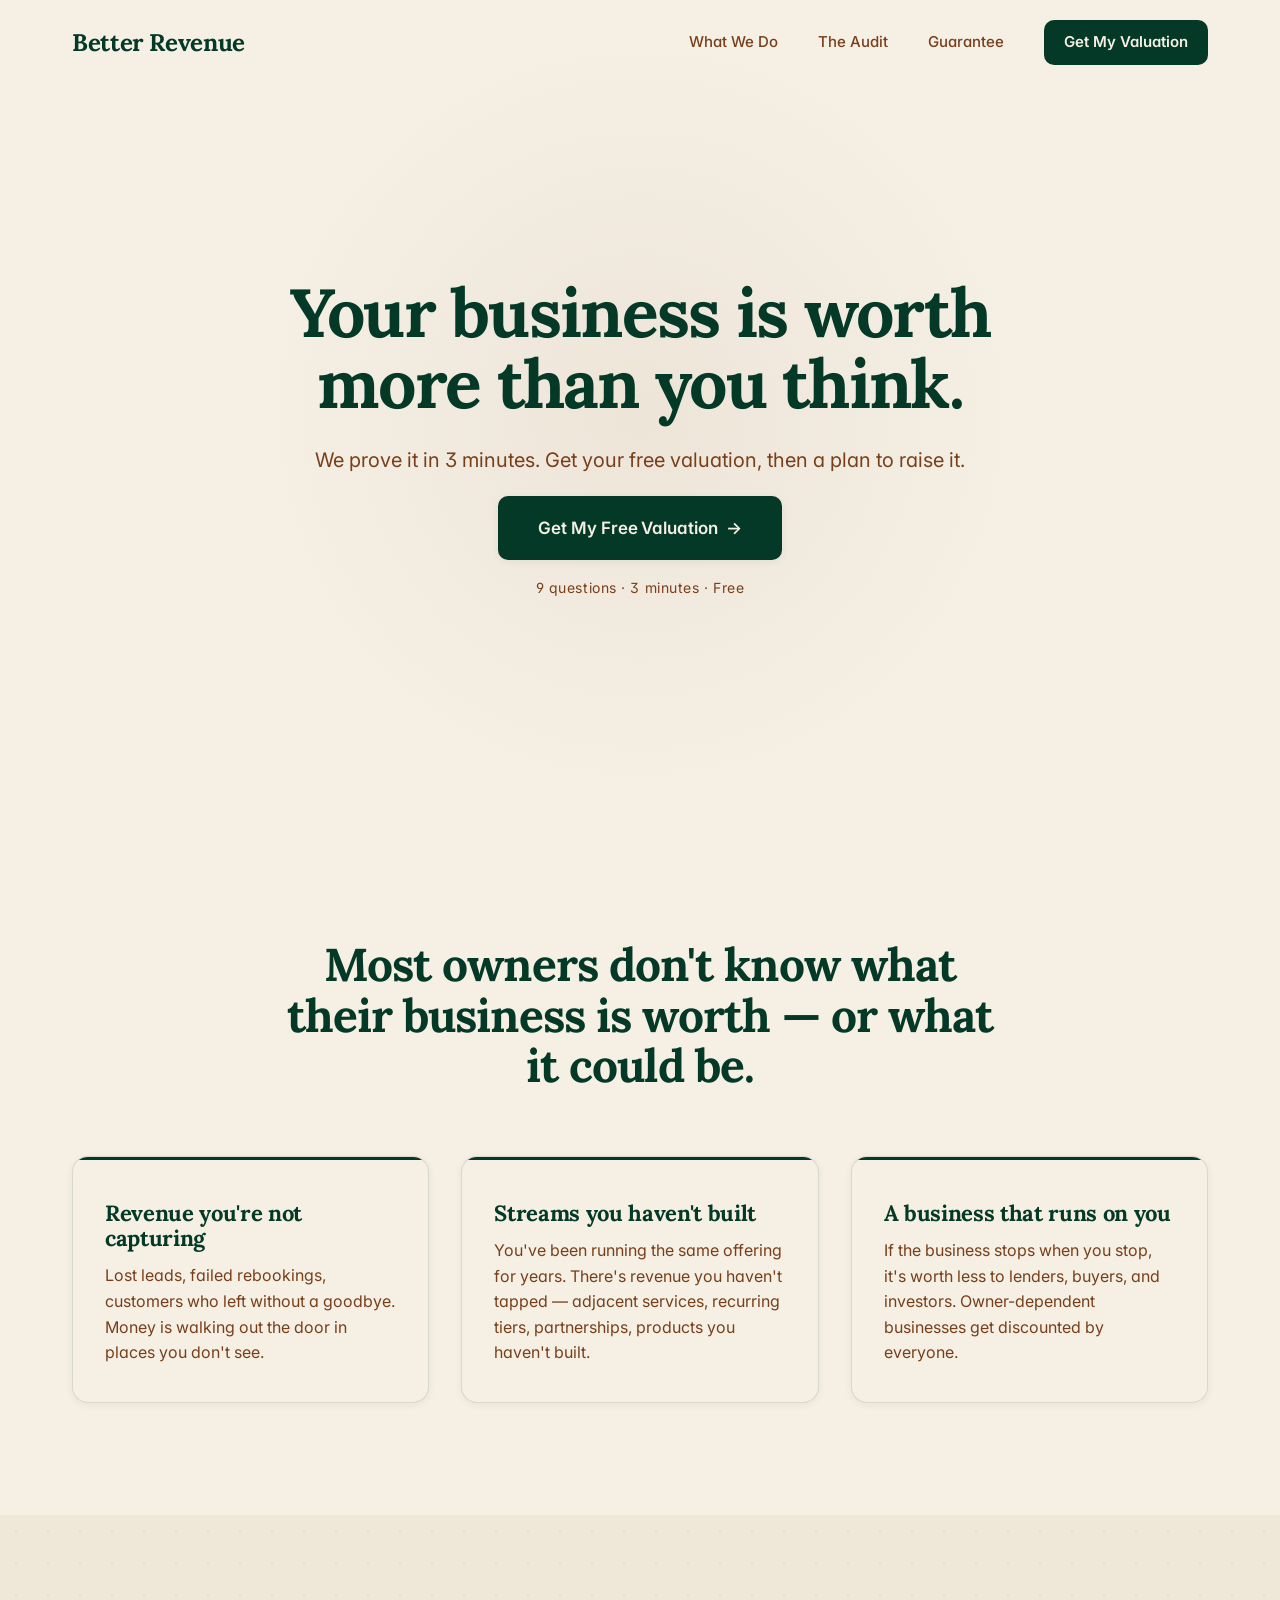
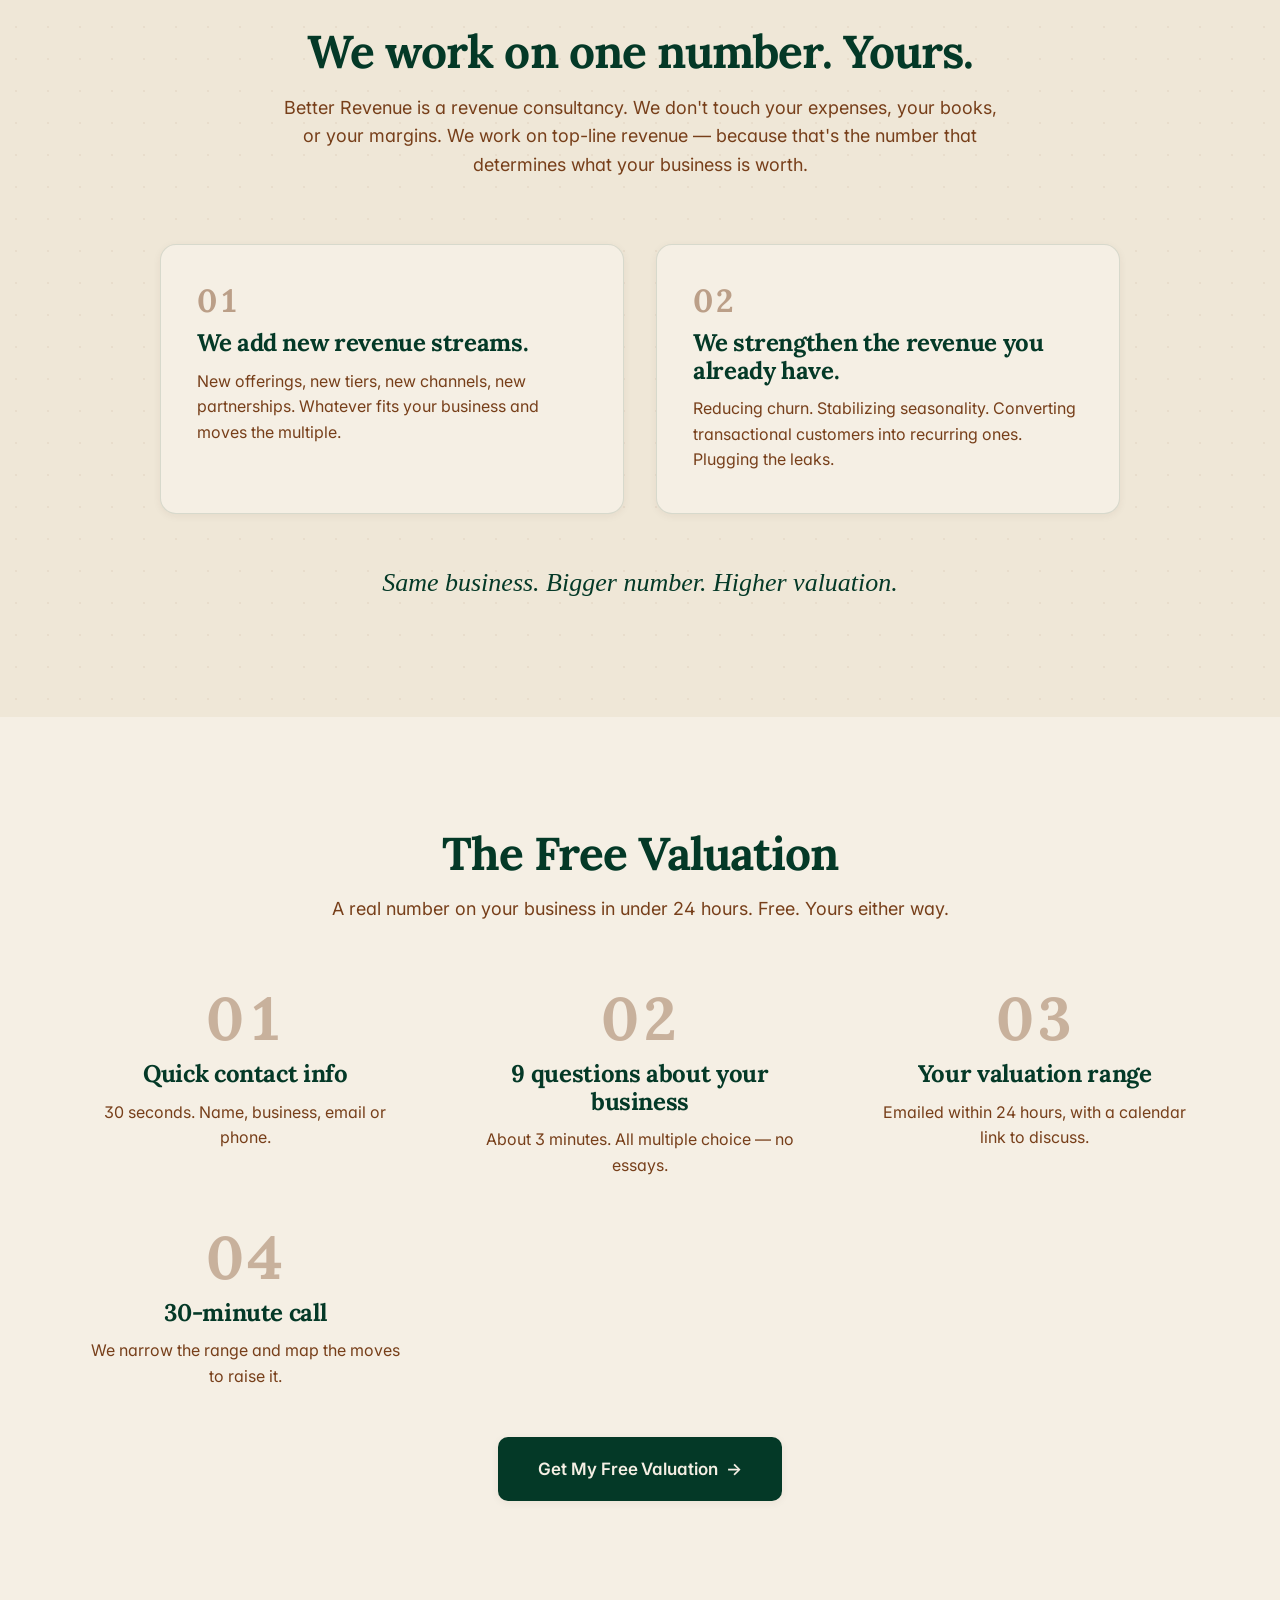
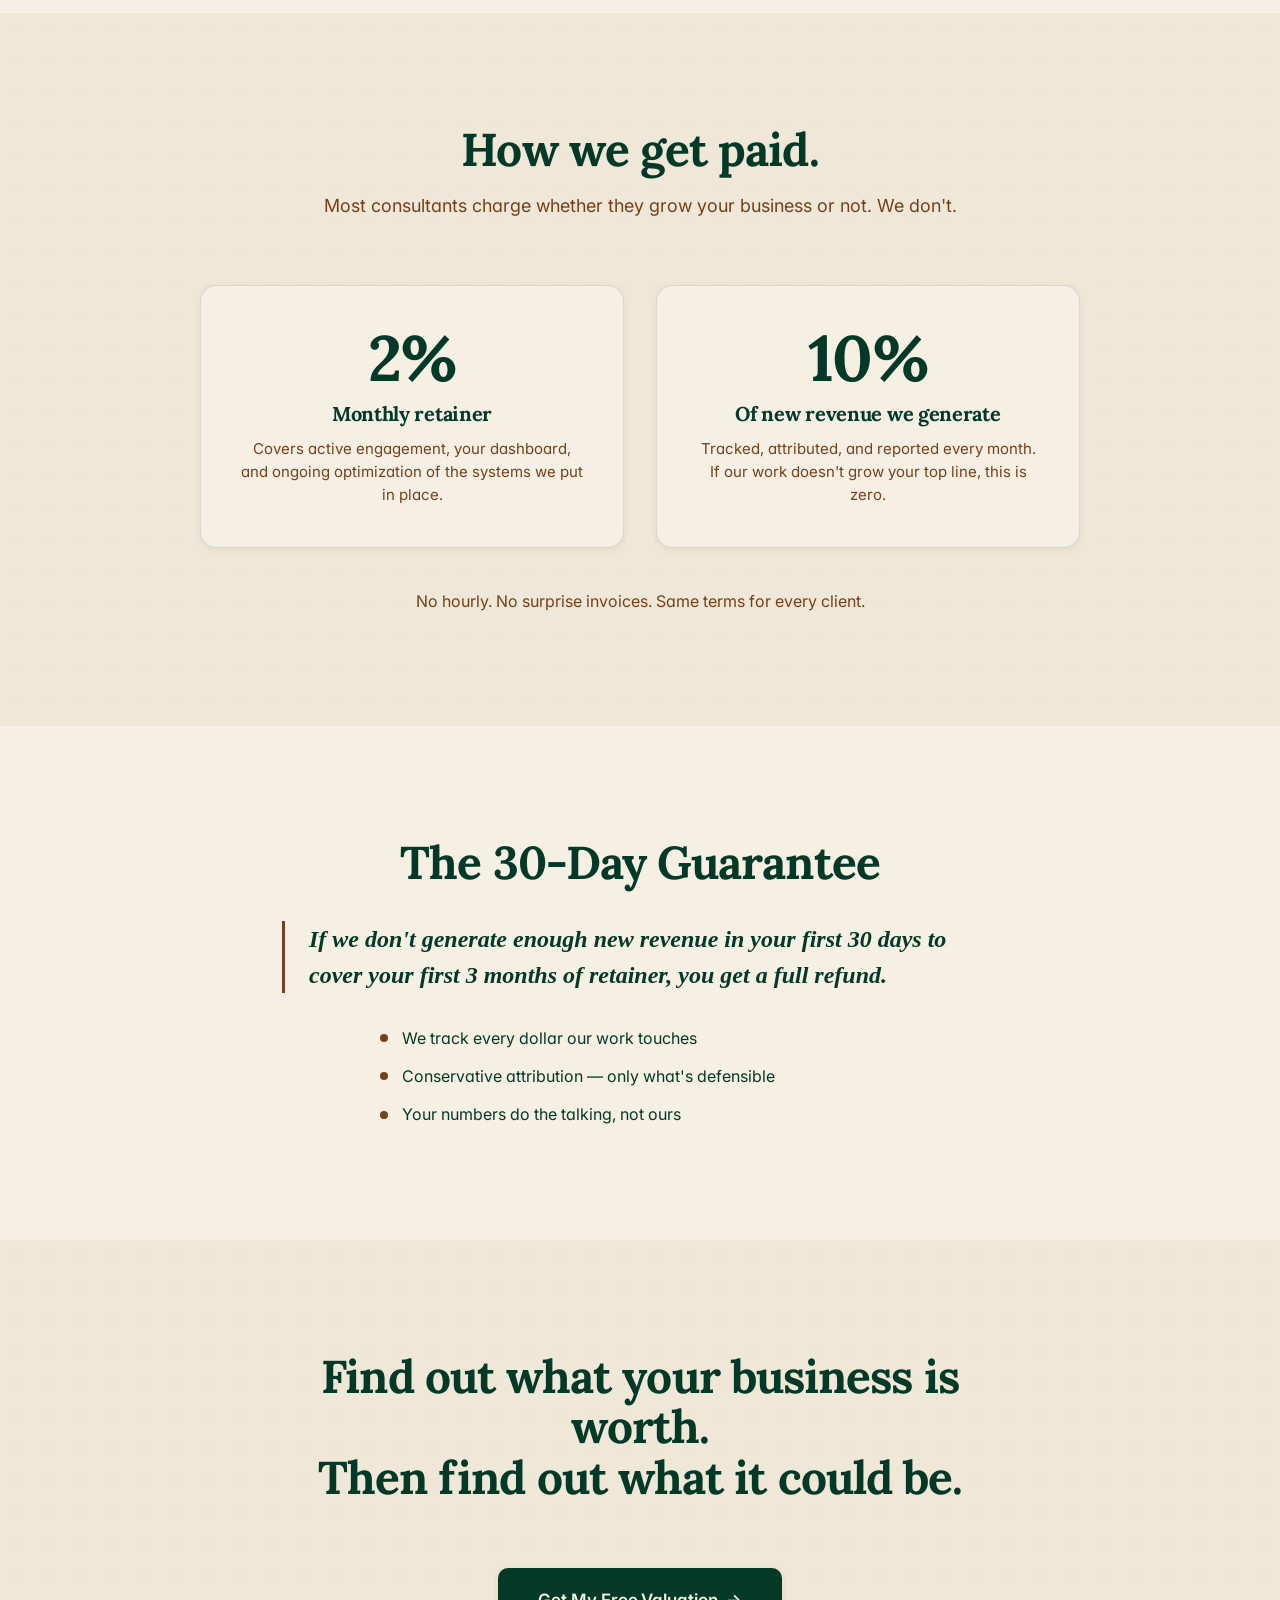
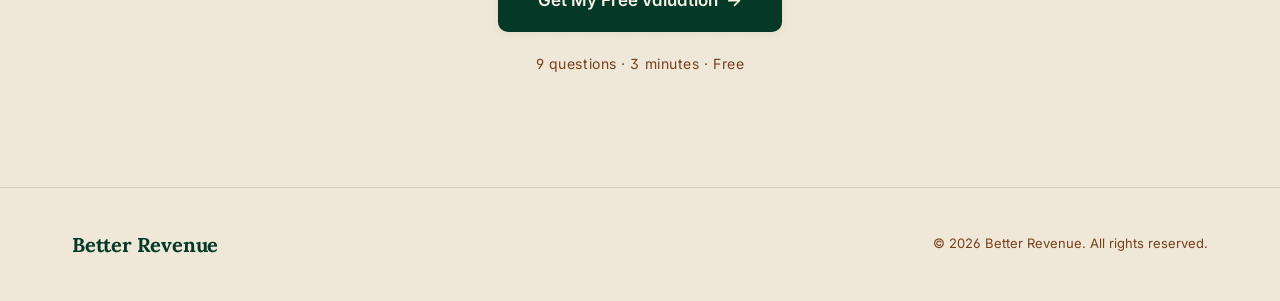
==== commit 45934a6c: "Rebrand site to revenue-consultancy positioning Pivot homepage from "AI-powered growth for local bus" ====
--- a/index.html
+++ b/index.html
@@ -3,8 +3,9 @@
 <head>
     <meta charset="UTF-8">
     <meta name="viewport" content="width=device-width, initial-scale=1.0">
-    <title>Better Revenue — AI-Powered Growth for Local Businesses</title>
-    <meta name="description" content="We build AI-powered systems that automatically find, keep, and grow your customers — with real-time proof they're working. 30-day money-back guarantee.">
+    <title>Better Revenue — Your business is worth more than you think.</title>
+    <meta name="description" content="Get a free valuation for your business in 3 minutes. Then a 30-minute call where we map the moves to raise it. Better Revenue is a revenue consultancy.">
+    <link rel="canonical" href="https://www.getbetterrevenue.com/">
     <meta name="theme-color" content="#f5efe4">
     <link rel="preconnect" href="https://fonts.googleapis.com">
     <link rel="preconnect" href="https://fonts.gstatic.com" crossorigin>
@@ -21,23 +22,24 @@
                 <span></span><span></span><span></span>
             </button>
             <div class="nav-menu" id="navMenu">
-                <a href="#process" class="nav-link">How It Works</a>
-                <a href="#packages" class="nav-link">Packages</a>
-                <a href="#addons" class="nav-link">Add-Ons</a>
-                <a href="#contact" class="nav-cta">Book Free Audit</a>
+                <a href="#what-we-do" class="nav-link">What We Do</a>
+                <a href="#audit" class="nav-link">The Audit</a>
+                <a href="#guarantee" class="nav-link">Guarantee</a>
+                <a href="audit.html" class="nav-cta">Get My Valuation</a>
             </div>
         </div>
     </nav>
 
     <main>
+
     <!-- Hero -->
     <section class="hero" id="hero">
         <div class="hero-glow"></div>
         <div class="container hero-content">
-            <h1 class="hero-title">AI-Powered Growth Systems<br>for Local Businesses</h1>
-            <p class="hero-subtitle">We build AI-powered systems that automatically find, keep, and grow your customers — with real-time proof they're working.</p>
-            <p class="hero-guarantee">If we don't cover your fee in 30 days — full refund.</p>
-            <a href="#contact" class="btn btn-primary btn-lg">Book Your Free Audit <span class="btn-arrow">&rarr;</span></a>
+            <h1 class="hero-title">Your business is worth more than you think.</h1>
+            <p class="hero-subtitle">We prove it in 3 minutes. Get your free valuation, then a plan to raise it.</p>
+            <a href="audit.html" class="btn btn-primary btn-lg">Get My Free Valuation <span class="btn-arrow">&rarr;</span></a>
+            <p class="hero-meta">9 questions &middot; 3 minutes &middot; Free</p>
         </div>
     </section>
 
@@ -45,209 +47,106 @@
     <section class="section section-light" id="problem">
         <div class="container">
             <div class="section-header reveal">
-                <h2 class="section-title">You Know AI Could Change Your Business</h2>
-                <p class="section-subtitle">You just don't have 40 hours to figure it out.</p>
+                <h2 class="section-title">Most owners don't know what their business is worth — or what it could be.</h2>
             </div>
             <div class="problem-grid">
                 <div class="problem-card reveal">
                     <div class="problem-accent"></div>
-                    <h3>Leads Fall Through the Cracks</h3>
-                    <p>New customers find you, but without a system to follow up, most never convert.</p>
+                    <h3>Revenue you're not capturing</h3>
+                    <p>Lost leads, failed rebookings, customers who left without a goodbye. Money is walking out the door in places you don't see.</p>
                 </div>
                 <div class="problem-card reveal">
                     <div class="problem-accent"></div>
-                    <h3>Customers Disappear Silently</h3>
-                    <p>They came once, loved it, and you never heard from them again. No reminder. No follow-up.</p>
+                    <h3>Streams you haven't built</h3>
+                    <p>You've been running the same offering for years. There's revenue you haven't tapped — adjacent services, recurring tiers, partnerships, products you haven't built.</p>
                 </div>
                 <div class="problem-card reveal">
                     <div class="problem-accent"></div>
-                    <h3>Revenue Flatlines Per Visit</h3>
-                    <p>Your customers could spend more. They just need the right nudge at the right time.</p>
+                    <h3>A business that runs on you</h3>
+                    <p>If the business stops when you stop, it's worth less to lenders, buyers, and investors. Owner-dependent businesses get discounted by everyone.</p>
                 </div>
             </div>
         </div>
     </section>
 
-    <!-- How It Works -->
-    <section class="section section-dark" id="process">
+    <!-- What We Do -->
+    <section class="section section-dark" id="what-we-do">
         <div class="container">
             <div class="section-header reveal">
-                <h2 class="section-title">Three Steps. Zero Guesswork.</h2>
+                <h2 class="section-title">We work on one number. Yours.</h2>
+                <p class="section-subtitle">Better Revenue is a revenue consultancy. We don't touch your expenses, your books, or your margins. We work on top-line revenue — because that's the number that determines what your business is worth.</p>
+            </div>
+            <div class="pillars-grid">
+                <div class="pillar-card reveal">
+                    <div class="pillar-number">01</div>
+                    <h3>We add new revenue streams.</h3>
+                    <p>New offerings, new tiers, new channels, new partnerships. Whatever fits your business and moves the multiple.</p>
+                </div>
+                <div class="pillar-card reveal">
+                    <div class="pillar-number">02</div>
+                    <h3>We strengthen the revenue you already have.</h3>
+                    <p>Reducing churn. Stabilizing seasonality. Converting transactional customers into recurring ones. Plugging the leaks.</p>
+                </div>
+            </div>
+            <p class="pillars-closer reveal">Same business. Bigger number. Higher valuation.</p>
+        </div>
+    </section>
+
+    <!-- The Free Valuation -->
+    <section class="section section-light" id="audit">
+        <div class="container">
+            <div class="section-header reveal">
+                <h2 class="section-title">The Free Valuation</h2>
+                <p class="section-subtitle">A real number on your business in under 24 hours. Free. Yours either way.</p>
             </div>
             <div class="process-grid">
                 <div class="process-step reveal">
                     <div class="step-number">01</div>
-                    <h3>Free Efficiency Audit</h3>
-                    <p>Answer 13 questions about your business. We analyze your numbers and show you exactly where revenue is leaking.</p>
+                    <h3>Quick contact info</h3>
+                    <p>30 seconds. Name, business, email or phone.</p>
                 </div>
                 <div class="process-step reveal">
                     <div class="step-number">02</div>
-                    <h3>We Build Your System</h3>
-                    <p>Custom automation built around your actual numbers — not a template. Every system is tailored to how your business works.</p>
+                    <h3>9 questions about your business</h3>
+                    <p>About 3 minutes. All multiple choice — no essays.</p>
                 </div>
                 <div class="process-step reveal">
                     <div class="step-number">03</div>
-                    <h3>Watch It Work</h3>
-                    <p>A live dashboard tracks every dollar our systems generate. You see the ROI in real time.</p>
+                    <h3>Your valuation range</h3>
+                    <p>Emailed within 24 hours, with a calendar link to discuss.</p>
+                </div>
+                <div class="process-step reveal">
+                    <div class="step-number">04</div>
+                    <h3>30-minute call</h3>
+                    <p>We narrow the range and map the moves to raise it.</p>
                 </div>
             </div>
             <div class="section-cta reveal">
-                <a href="#contact" class="btn btn-primary">Book Your Free Audit <span class="btn-arrow">&rarr;</span></a>
+                <a href="audit.html" class="btn btn-primary btn-lg">Get My Free Valuation <span class="btn-arrow">&rarr;</span></a>
             </div>
         </div>
     </section>
 
-    <!-- Packages -->
-    <section class="section section-light" id="packages">
+    <!-- How We Get Paid -->
+    <section class="section section-dark" id="pricing">
         <div class="container">
             <div class="section-header reveal">
-                <h2 class="section-title">Choose Your Growth Lever</h2>
-                <p class="section-subtitle">Every package delivers three things: analysis using your numbers, an automated system, and a dashboard to prove it's working.</p>
+                <h2 class="section-title">How we get paid.</h2>
+                <p class="section-subtitle">Most consultants charge whether they grow your business or not. We don't.</p>
             </div>
-            <div class="packages-grid">
-                <div class="package-card reveal">
-                    <span class="package-tag">Acquisition</span>
-                    <h3 class="package-name">New Customer Engine</h3>
-                    <p class="package-pitch">How many new customers per month would change your business? Let's look at your numbers.</p>
-                    <ul class="package-features">
-                        <li>
-                            <svg width="20" height="20" viewBox="0 0 20 20" fill="none"><path d="M4 10l4 4 8-8" stroke="currentColor" stroke-width="2" stroke-linecap="round" stroke-linejoin="round"/></svg>
-                            Analyze where customers come from and where the gaps are
-                        </li>
-                        <li>
-                            <svg width="20" height="20" viewBox="0 0 20 20" fill="none"><path d="M4 10l4 4 8-8" stroke="currentColor" stroke-width="2" stroke-linecap="round" stroke-linejoin="round"/></svg>
-                            Automated lead generation — outreach, follow-ups, referrals
-                        </li>
-                        <li>
-                            <svg width="20" height="20" viewBox="0 0 20 20" fill="none"><path d="M4 10l4 4 8-8" stroke="currentColor" stroke-width="2" stroke-linecap="round" stroke-linejoin="round"/></svg>
-                            Dashboard tracking new leads and customers acquired
-                        </li>
-                    </ul>
+            <div class="pricing-grid">
+                <div class="pricing-card reveal">
+                    <div class="pricing-rate">2%</div>
+                    <h3>Monthly retainer</h3>
+                    <p>Covers active engagement, your dashboard, and ongoing optimization of the systems we put in place.</p>
                 </div>
-                <div class="package-card reveal">
-                    <span class="package-tag">Retention</span>
-                    <h3 class="package-name">Never Lose a Customer</h3>
-                    <p class="package-pitch">You're already paying to get customers in the door. Right now most leave and never hear from you again.</p>
-                    <ul class="package-features">
-                        <li>
-                            <svg width="20" height="20" viewBox="0 0 20 20" fill="none"><path d="M4 10l4 4 8-8" stroke="currentColor" stroke-width="2" stroke-linecap="round" stroke-linejoin="round"/></svg>
-                            Analyze customer communication and churn patterns
-                        </li>
-                        <li>
-                            <svg width="20" height="20" viewBox="0 0 20 20" fill="none"><path d="M4 10l4 4 8-8" stroke="currentColor" stroke-width="2" stroke-linecap="round" stroke-linejoin="round"/></svg>
-                            Automated touchpoints so no customer goes silent
-                        </li>
-                        <li>
-                            <svg width="20" height="20" viewBox="0 0 20 20" fill="none"><path d="M4 10l4 4 8-8" stroke="currentColor" stroke-width="2" stroke-linecap="round" stroke-linejoin="round"/></svg>
-                            Dashboard tracking retention and reactivated customers
-                        </li>
-                    </ul>
-                </div>
-                <div class="package-card reveal">
-                    <span class="package-tag">Expansion</span>
-                    <h3 class="package-name">Bigger Tickets</h3>
-                    <p class="package-pitch">What if every customer spent 20% more per visit without you doing anything different?</p>
-                    <ul class="package-features">
-                        <li>
-                            <svg width="20" height="20" viewBox="0 0 20 20" fill="none"><path d="M4 10l4 4 8-8" stroke="currentColor" stroke-width="2" stroke-linecap="round" stroke-linejoin="round"/></svg>
-                            Analyze offerings, transaction value, and upsell headroom
-                        </li>
-                        <li>
-                            <svg width="20" height="20" viewBox="0 0 20 20" fill="none"><path d="M4 10l4 4 8-8" stroke="currentColor" stroke-width="2" stroke-linecap="round" stroke-linejoin="round"/></svg>
-                            Automated upsell and cross-sell at the right moment
-                        </li>
-                        <li>
-                            <svg width="20" height="20" viewBox="0 0 20 20" fill="none"><path d="M4 10l4 4 8-8" stroke="currentColor" stroke-width="2" stroke-linecap="round" stroke-linejoin="round"/></svg>
-                            Dashboard tracking average transaction value over time
-                        </li>
-                    </ul>
+                <div class="pricing-card reveal">
+                    <div class="pricing-rate">10%</div>
+                    <h3>Of new revenue we generate</h3>
+                    <p>Tracked, attributed, and reported every month. If our work doesn't grow your top line, this is zero.</p>
                 </div>
             </div>
-
-            <!-- Bundle Pricing -->
-            <div class="bundle-pricing reveal">
-                <div class="bundle-header">
-                    <h3>Bundle &amp; Save</h3>
-                    <p class="bundle-note">Percentage of your monthly revenue</p>
-                </div>
-                <div class="bundle-options">
-                    <div class="bundle-option">
-                        <span class="bundle-count">1 Package</span>
-                        <span class="bundle-rate">5%</span>
-                        <span class="bundle-label">per month</span>
-                    </div>
-                    <div class="bundle-option">
-                        <span class="bundle-count">2 Packages</span>
-                        <span class="bundle-rate">4%</span>
-                        <span class="bundle-label">per month</span>
-                        <span class="bundle-save">Save 20%</span>
-                    </div>
-                    <div class="bundle-option bundle-best">
-                        <span class="bundle-badge">Best Value</span>
-                        <span class="bundle-count">All 3 Packages</span>
-                        <span class="bundle-rate">2.5%</span>
-                        <span class="bundle-label">per month</span>
-                        <span class="bundle-save">Save 50%</span>
-                    </div>
-                </div>
-                <p class="bundle-revshare">+ 15% of new revenue attributed to our systems, starting day 31</p>
-            </div>
-
-            <div class="section-cta reveal">
-                <a href="#contact" class="btn btn-primary">Book Your Free Audit <span class="btn-arrow">&rarr;</span></a>
-            </div>
-        </div>
-    </section>
-
-    <!-- Add-Ons -->
-    <section class="section section-dark" id="addons">
-        <div class="container">
-            <div class="section-header reveal">
-                <h2 class="section-title">Go Deeper</h2>
-                <p class="section-subtitle">Flat-fee services to extend your competitive edge.</p>
-            </div>
-            <div class="addons-grid">
-                <div class="addon-card reveal">
-                    <h3>Competitor Research &amp; Intelligence</h3>
-                    <p>Know what your competitors are doing and stay one step ahead.</p>
-                    <div class="addon-pricing">
-                        <span class="addon-setup">Starting at $5,000</span>
-                        <span class="addon-monthly">+ $500/mo maintenance</span>
-                    </div>
-                </div>
-                <div class="addon-card reveal">
-                    <h3>Customer Support Bot</h3>
-                    <p>24/7 automated support that sounds like your team.</p>
-                    <div class="addon-pricing">
-                        <span class="addon-setup">Starting at $3,000</span>
-                        <span class="addon-monthly">+ $300/mo maintenance</span>
-                    </div>
-                </div>
-                <div class="addon-card reveal">
-                    <h3>Proposal &amp; SOW Generator</h3>
-                    <p>Turn client conversations into polished proposals in minutes.</p>
-                    <div class="addon-pricing">
-                        <span class="addon-setup">Starting at $2,000</span>
-                        <span class="addon-monthly">+ $200/mo maintenance</span>
-                    </div>
-                </div>
-                <div class="addon-card reveal">
-                    <h3>Client Onboarding System</h3>
-                    <p>Seamless automated onboarding that sets the right expectations.</p>
-                    <div class="addon-pricing">
-                        <span class="addon-setup">Starting at $1,500</span>
-                        <span class="addon-monthly">+ $150/mo maintenance</span>
-                    </div>
-                </div>
-                <div class="addon-card reveal">
-                    <h3>Employee Onboarding System</h3>
-                    <p>Get new hires productive faster with structured automation.</p>
-                    <div class="addon-pricing">
-                        <span class="addon-setup">Starting at $1,500</span>
-                        <span class="addon-monthly">+ $150/mo maintenance</span>
-                    </div>
-                </div>
-            </div>
+            <p class="pricing-closer reveal">No hourly. No surprise invoices. Same terms for every client.</p>
         </div>
     </section>
 
@@ -257,10 +156,10 @@
             <div class="guarantee-content reveal">
                 <h2 class="section-title">The 30-Day Guarantee</h2>
                 <blockquote class="guarantee-quote">
-                    If our system doesn't generate enough new revenue to cover your first 3 months of retainer within 30 days, you get a full refund.
+                    If we don't generate enough new revenue in your first 30 days to cover your first 3 months of retainer, you get a full refund.
                 </blockquote>
                 <ul class="guarantee-points">
-                    <li>We track every dollar our system touches</li>
+                    <li>We track every dollar our work touches</li>
                     <li>Conservative attribution — only what's defensible</li>
                     <li>Your numbers do the talking, not ours</li>
                 </ul>
@@ -268,52 +167,19 @@
         </div>
     </section>
 
-    <!-- Contact -->
-    <section class="section section-dark" id="contact">
+    <!-- Final CTA -->
+    <section class="section section-dark" id="final-cta">
         <div class="container">
             <div class="section-header reveal">
-                <h2 class="section-title">Ready to See What AI Can Do<br>for Your Business?</h2>
-                <p class="section-subtitle">Book your free efficiency audit. No commitment, no pressure — just a clear picture of where your business can grow.</p>
+                <h2 class="section-title">Find out what your business is worth.<br>Then find out what it could be.</h2>
             </div>
-            <form class="contact-form reveal" id="contactForm">
-                <div class="form-row">
-                    <div class="form-group">
-                        <label for="name">Your Name</label>
-                        <input type="text" id="name" name="name" required>
-                    </div>
-                    <div class="form-group">
-                        <label for="business">Business Name</label>
-                        <input type="text" id="business" name="business" required>
-                    </div>
-                </div>
-                <div class="form-row">
-                    <div class="form-group">
-                        <label for="email">Email</label>
-                        <input type="email" id="email" name="email" required>
-                    </div>
-                    <div class="form-group">
-                        <label for="phone">Phone</label>
-                        <input type="tel" id="phone" name="phone">
-                    </div>
-                </div>
-                <div class="form-group">
-                    <label for="bottleneck">What's your biggest growth bottleneck right now?</label>
-                    <textarea id="bottleneck" name="bottleneck" rows="4"></textarea>
-                </div>
-                <button type="submit" class="btn btn-primary btn-lg btn-submit">
-                    <span class="btn-text">Book Your Free Audit</span>
-                    <span class="btn-loading">Sending...</span>
-                    <span class="btn-arrow">&rarr;</span>
-                </button>
-                <div class="form-message form-success" id="formSuccess">
-                    Thanks! We'll be in touch within 24 hours.
-                </div>
-                <div class="form-message form-error" id="formError">
-                    Something went wrong. Please try again or email us directly.
-                </div>
-            </form>
+            <div class="section-cta reveal">
+                <a href="audit.html" class="btn btn-primary btn-lg">Get My Free Valuation <span class="btn-arrow">&rarr;</span></a>
+                <p class="hero-meta" style="margin-top:1.25rem;">9 questions &middot; 3 minutes &middot; Free</p>
+            </div>
         </div>
     </section>
+
     </main>
 
     <!-- Footer -->
--- a/styles.css
+++ b/styles.css
@@ -312,6 +312,18 @@
 
 .nav-toggle.active span:nth-child(3) {
     transform: rotate(-45deg) translate(5px, -5px);
+}
+
+.btn-secondary {
+    background: transparent;
+    color: var(--green);
+    padding: 1rem 1.75rem;
+    border: 1px solid var(--green-border-strong);
+}
+
+.btn-secondary:hover {
+    background: var(--green-soft);
+    border-color: var(--green);
 }
 
 /* ===== Hero ===== */
@@ -384,6 +396,133 @@
     font-weight: 600;
     margin-bottom: 2.5rem;
     letter-spacing: 0.02em;
+}
+
+.hero-meta {
+    font-family: var(--font-body);
+    font-size: 0.875rem;
+    color: var(--walnut);
+    margin-top: 1rem;
+    letter-spacing: 0.04em;
+}
+
+/* ===== Pillars (What We Do) ===== */
+.pillars-grid {
+    display: grid;
+    grid-template-columns: repeat(2, 1fr);
+    gap: 2rem;
+    max-width: 960px;
+    margin: 0 auto;
+}
+
+.pillar-card {
+    background: var(--cream);
+    border: 1px solid var(--green-border);
+    border-radius: var(--radius);
+    padding: 2.5rem 2.25rem;
+    box-shadow: var(--paper-shadow-sm);
+    transition: all var(--transition);
+}
+
+.pillar-card:hover {
+    border-color: var(--green-border-strong);
+    box-shadow: var(--paper-shadow);
+    transform: translateY(-3px);
+}
+
+.pillar-number {
+    font-family: var(--font-display);
+    font-size: 2rem;
+    font-weight: 700;
+    color: var(--walnut);
+    opacity: 0.45;
+    margin-bottom: 0.75rem;
+    line-height: 1;
+    font-feature-settings: "tnum";
+}
+
+.pillar-card h3 {
+    font-family: var(--font-display);
+    font-size: 1.5rem;
+    font-weight: 700;
+    margin-bottom: 0.75rem;
+    color: var(--green);
+    letter-spacing: -0.015em;
+}
+
+.pillar-card p {
+    color: var(--walnut);
+    font-family: var(--font-body);
+    font-size: 1rem;
+    line-height: 1.6;
+}
+
+.pillars-closer {
+    text-align: center;
+    margin-top: 3rem;
+    font-family: var(--font-display);
+    font-size: clamp(1.25rem, 2.5vw, 1.625rem);
+    font-style: italic;
+    color: var(--green);
+    font-weight: 500;
+}
+
+/* ===== Pricing (How We Get Paid) ===== */
+.pricing-grid {
+    display: grid;
+    grid-template-columns: repeat(2, 1fr);
+    gap: 2rem;
+    max-width: 880px;
+    margin: 0 auto;
+}
+
+.pricing-card {
+    background: var(--cream);
+    border: 1px solid var(--green-border);
+    border-radius: var(--radius);
+    padding: 2.5rem;
+    text-align: center;
+    box-shadow: var(--paper-shadow-sm);
+    transition: all var(--transition);
+}
+
+.pricing-card:hover {
+    border-color: var(--green-border-strong);
+    box-shadow: var(--paper-shadow);
+    transform: translateY(-3px);
+}
+
+.pricing-rate {
+    font-family: var(--font-display);
+    font-size: 4rem;
+    font-weight: 700;
+    color: var(--green);
+    line-height: 1;
+    letter-spacing: -0.025em;
+    margin-bottom: 0.75rem;
+}
+
+.pricing-card h3 {
+    font-family: var(--font-display);
+    font-size: 1.25rem;
+    font-weight: 700;
+    margin-bottom: 0.75rem;
+    color: var(--green);
+}
+
+.pricing-card p {
+    color: var(--walnut);
+    font-family: var(--font-body);
+    font-size: 0.9375rem;
+    line-height: 1.55;
+}
+
+.pricing-closer {
+    text-align: center;
+    margin-top: 2.5rem;
+    font-family: var(--font-body);
+    font-size: 1rem;
+    color: var(--walnut);
 }
 
 /* ===== Problem ===== */
@@ -1060,3 +1199,311 @@
         justify-content: center;
     }
 }
+
+/* ===== Audit page ===== */
+.navbar-static {
+    position: static;
+    background: var(--cream-warm);
+    padding: 1.25rem 0;
+    border-bottom: 1px solid var(--green-border);
+}
+
+.audit-body {
+    background: var(--cream);
+    min-height: 100vh;
+    display: flex;
+    flex-direction: column;
+}
+
+.audit-main {
+    flex: 1;
+    padding: 3rem 1.5rem 5rem;
+}
+
+.audit-container {
+    max-width: 760px;
+    margin: 0 auto;
+}
+
+.audit-steps-indicator {
+    max-width: 480px;
+    margin: 0 auto 3rem;
+    display: flex;
+    align-items: center;
+    gap: 0;
+}
+
+.audit-step-dot {
+    display: flex;
+    flex-direction: column;
+    align-items: center;
+    gap: 0.5rem;
+    flex-shrink: 0;
+}
+
+.audit-step-dot span {
+    width: 36px;
+    height: 36px;
+    border-radius: 50%;
+    background: var(--cream-warm);
+    border: 1.5px solid var(--green-border);
+    color: var(--walnut);
+    display: flex;
+    align-items: center;
+    justify-content: center;
+    font-family: var(--font-body);
+    font-size: 0.9375rem;
+    font-weight: 700;
+    transition: all var(--transition);
+}
+
+.audit-step-dot.active span {
+    background: var(--green);
+    color: var(--cream);
+    border-color: var(--green);
+}
+
+.audit-step-dot.complete span {
+    background: var(--walnut);
+    color: var(--cream);
+    border-color: var(--walnut);
+}
+
+.audit-step-dot label {
+    font-family: var(--font-body);
+    font-size: 0.75rem;
+    font-weight: 600;
+    color: var(--walnut);
+    text-transform: uppercase;
+    letter-spacing: 0.08em;
+}
+
+.audit-step-line {
+    flex: 1;
+    height: 1.5px;
+    background: var(--green-border);
+    margin: 0 0.5rem;
+    margin-bottom: 1.5rem;
+}
+
+.audit-step {
+    display: none;
+    animation: audit-fade-in 0.4s ease;
+}
+
+.audit-step.active {
+    display: block;
+}
+
+@keyframes audit-fade-in {
+    from { opacity: 0; transform: translateY(8px); }
+    to   { opacity: 1; transform: translateY(0); }
+}
+
+.audit-header {
+    text-align: center;
+    margin-bottom: 2.5rem;
+}
+
+.audit-title {
+    font-family: var(--font-display);
+    font-size: clamp(1.75rem, 4vw, 2.5rem);
+    font-weight: 700;
+    color: var(--green);
+    margin-bottom: 0.75rem;
+    letter-spacing: -0.02em;
+    line-height: 1.15;
+}
+
+.audit-subtitle {
+    font-family: var(--font-body);
+    font-size: 1.0625rem;
+    color: var(--walnut);
+    line-height: 1.6;
+}
+
+.audit-form {
+    background: var(--cream);
+    border: 1px solid var(--green-border);
+    border-radius: var(--radius);
+    padding: 2.5rem;
+    box-shadow: var(--paper-shadow-sm);
+}
+
+.audit-question {
+    border: none;
+    padding: 0;
+    margin-bottom: 2.25rem;
+}
+
+.audit-question:last-of-type {
+    margin-bottom: 1.5rem;
+}
+
+.audit-question legend {
+    font-family: var(--font-display);
+    font-size: 1.125rem;
+    font-weight: 700;
+    color: var(--green);
+    line-height: 1.4;
+    margin-bottom: 1rem;
+    padding: 0;
+    letter-spacing: -0.005em;
+}
+
+.q-num {
+    color: var(--walnut);
+    font-weight: 700;
+    margin-right: 0.4rem;
+}
+
+.legend-hint {
+    font-family: var(--font-body);
+    font-size: 0.875rem;
+    font-weight: 400;
+    font-style: italic;
+    color: var(--walnut);
+}
+
+.audit-options {
+    display: flex;
+    flex-direction: column;
+    gap: 0.5rem;
+}
+
+.audit-option {
+    display: flex;
+    align-items: flex-start;
+    gap: 0.75rem;
+    padding: 0.875rem 1rem;
+    background: var(--cream);
+    border: 1px solid var(--green-border);
+    border-radius: var(--radius-sm);
+    cursor: pointer;
+    transition: all var(--transition-fast);
+    font-family: var(--font-body);
+    font-size: 0.9375rem;
+    line-height: 1.4;
+    color: var(--green);
+}
+
+.audit-option:hover {
+    border-color: var(--green-border-strong);
+    background: var(--green-softer);
+}
+
+.audit-option input[type="radio"],
+.audit-option input[type="checkbox"] {
+    margin-top: 0.2rem;
+    accent-color: var(--green);
+    flex-shrink: 0;
+    cursor: pointer;
+}
+
+.audit-option:has(input:checked) {
+    border-color: var(--green);
+    background: var(--green-soft);
+    color: var(--green);
+    font-weight: 500;
+}
+
+.opt-hint {
+    display: block;
+    font-size: 0.8125rem;
+    color: var(--walnut);
+    font-style: italic;
+    margin-top: 0.2rem;
+    line-height: 1.4;
+}
+
+.form-hint {
+    font-weight: 400;
+    text-transform: none;
+    color: var(--walnut);
+    opacity: 0.8;
+    letter-spacing: 0;
+    font-size: 0.75rem;
+    margin-left: 0.4rem;
+}
+
+.form-error-inline {
+    display: none;
+    background: var(--walnut-soft);
+    color: var(--walnut);
+    border: 1px solid rgba(119, 63, 26, 0.25);
+    border-radius: var(--radius-sm);
+    padding: 0.875rem 1rem;
+    margin-bottom: 1rem;
+    font-family: var(--font-body);
+    font-size: 0.9375rem;
+    font-weight: 500;
+}
+
+.form-error-inline.visible {
+    display: block;
+}
+
+.audit-actions {
+    display: flex;
+    align-items: center;
+    justify-content: space-between;
+    gap: 1rem;
+    margin-top: 1rem;
+}
+
+.audit-thanks {
+    text-align: center;
+    background: var(--cream);
+    border: 1px solid var(--green-border);
+    border-radius: var(--radius);
+    padding: 4rem 2.5rem;
+    box-shadow: var(--paper-shadow-sm);
+}
+
+.audit-thanks-mark {
+    width: 64px;
+    height: 64px;
+    border-radius: 50%;
+    background: var(--green);
+    color: var(--cream);
+    display: inline-flex;
+    align-items: center;
+    justify-content: center;
+    font-size: 2rem;
+    margin: 0 auto 1.5rem;
+    line-height: 1;
+}
+
+.audit-thanks-meta {
+    font-family: var(--font-body);
+    font-size: 0.875rem;
+    color: var(--walnut);
+    margin-top: 1.25rem;
+    font-style: italic;
+}
+
+@media (max-width: 720px) {
+    .pillars-grid,
+    .pricing-grid {
+        grid-template-columns: 1fr;
+        max-width: 480px;
+    }
+
+    .audit-form {
+        padding: 1.75rem 1.25rem;
+    }
+
+    .audit-step-dot label {
+        font-size: 0.6875rem;
+    }
+
+    .audit-actions {
+        flex-direction: column-reverse;
+    }
+
+    .audit-actions .btn {
+        width: 100%;
+        justify-content: center;
+    }
+}
+
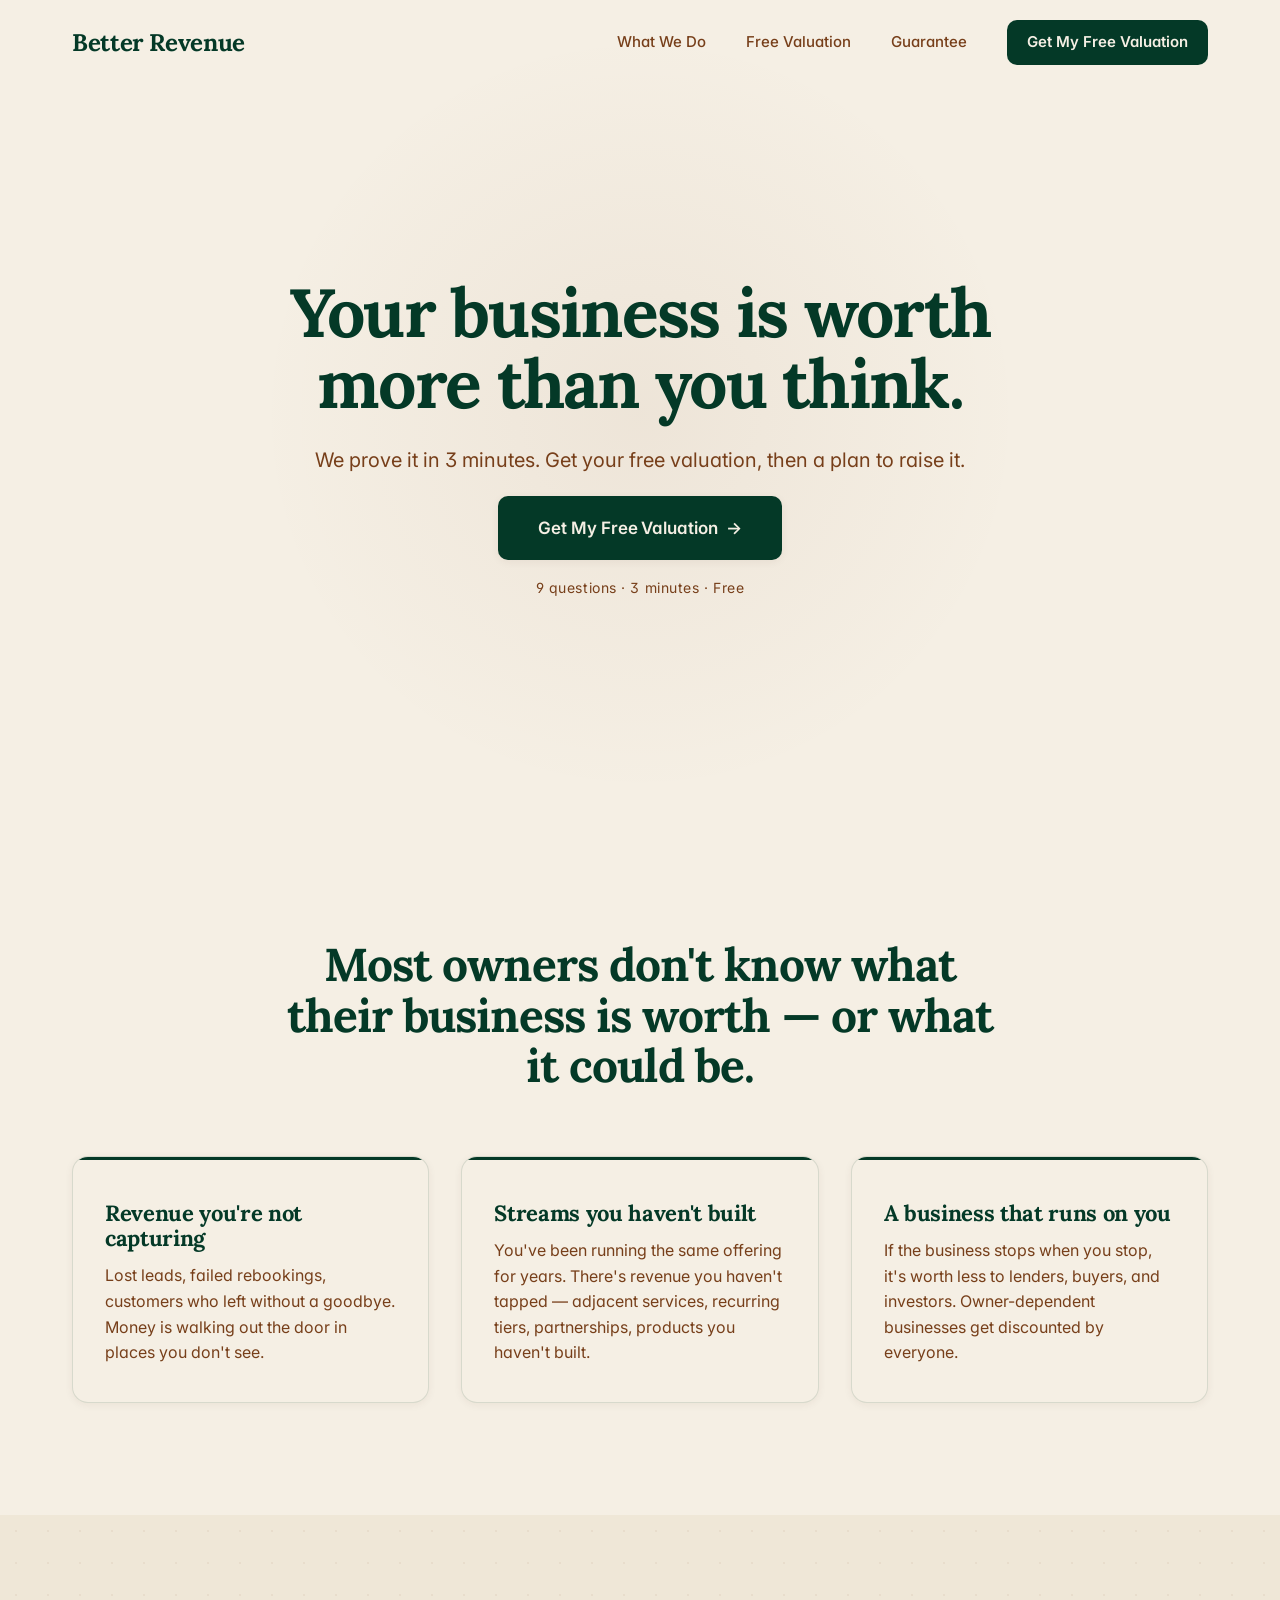
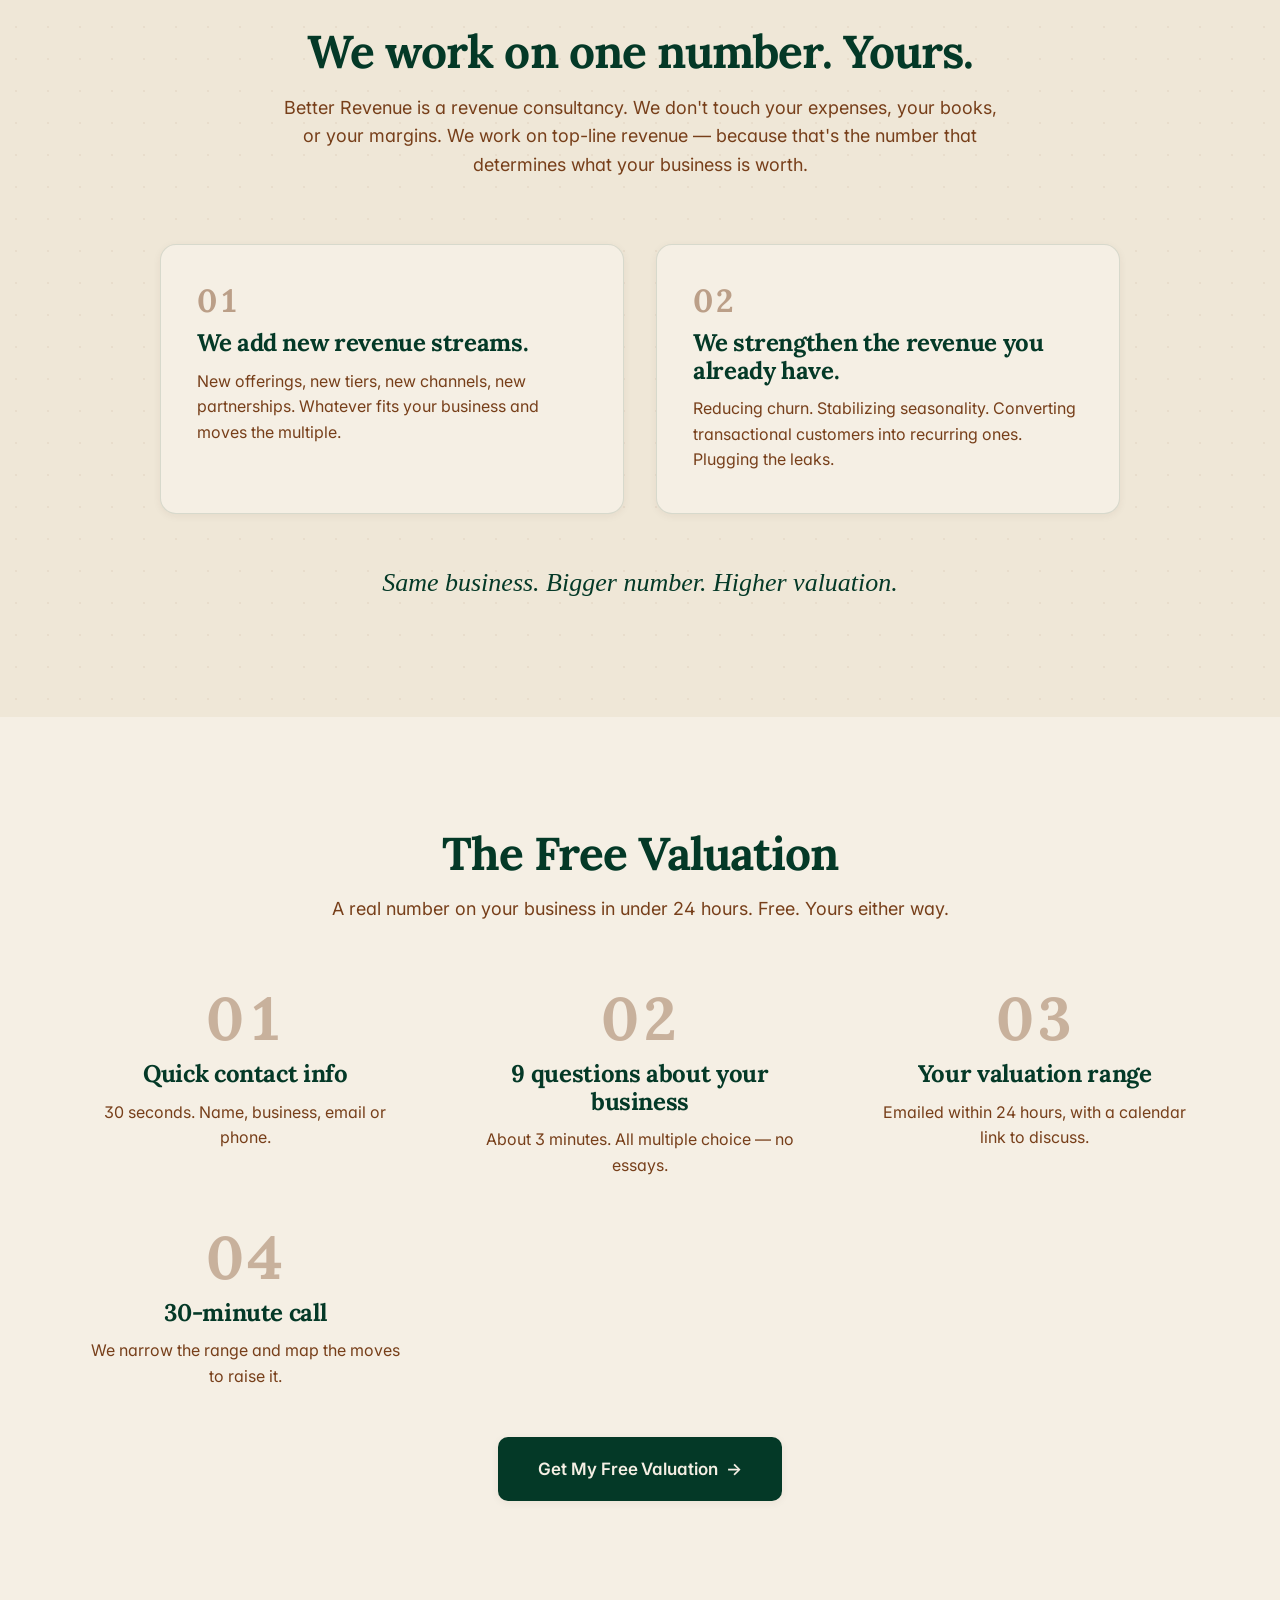
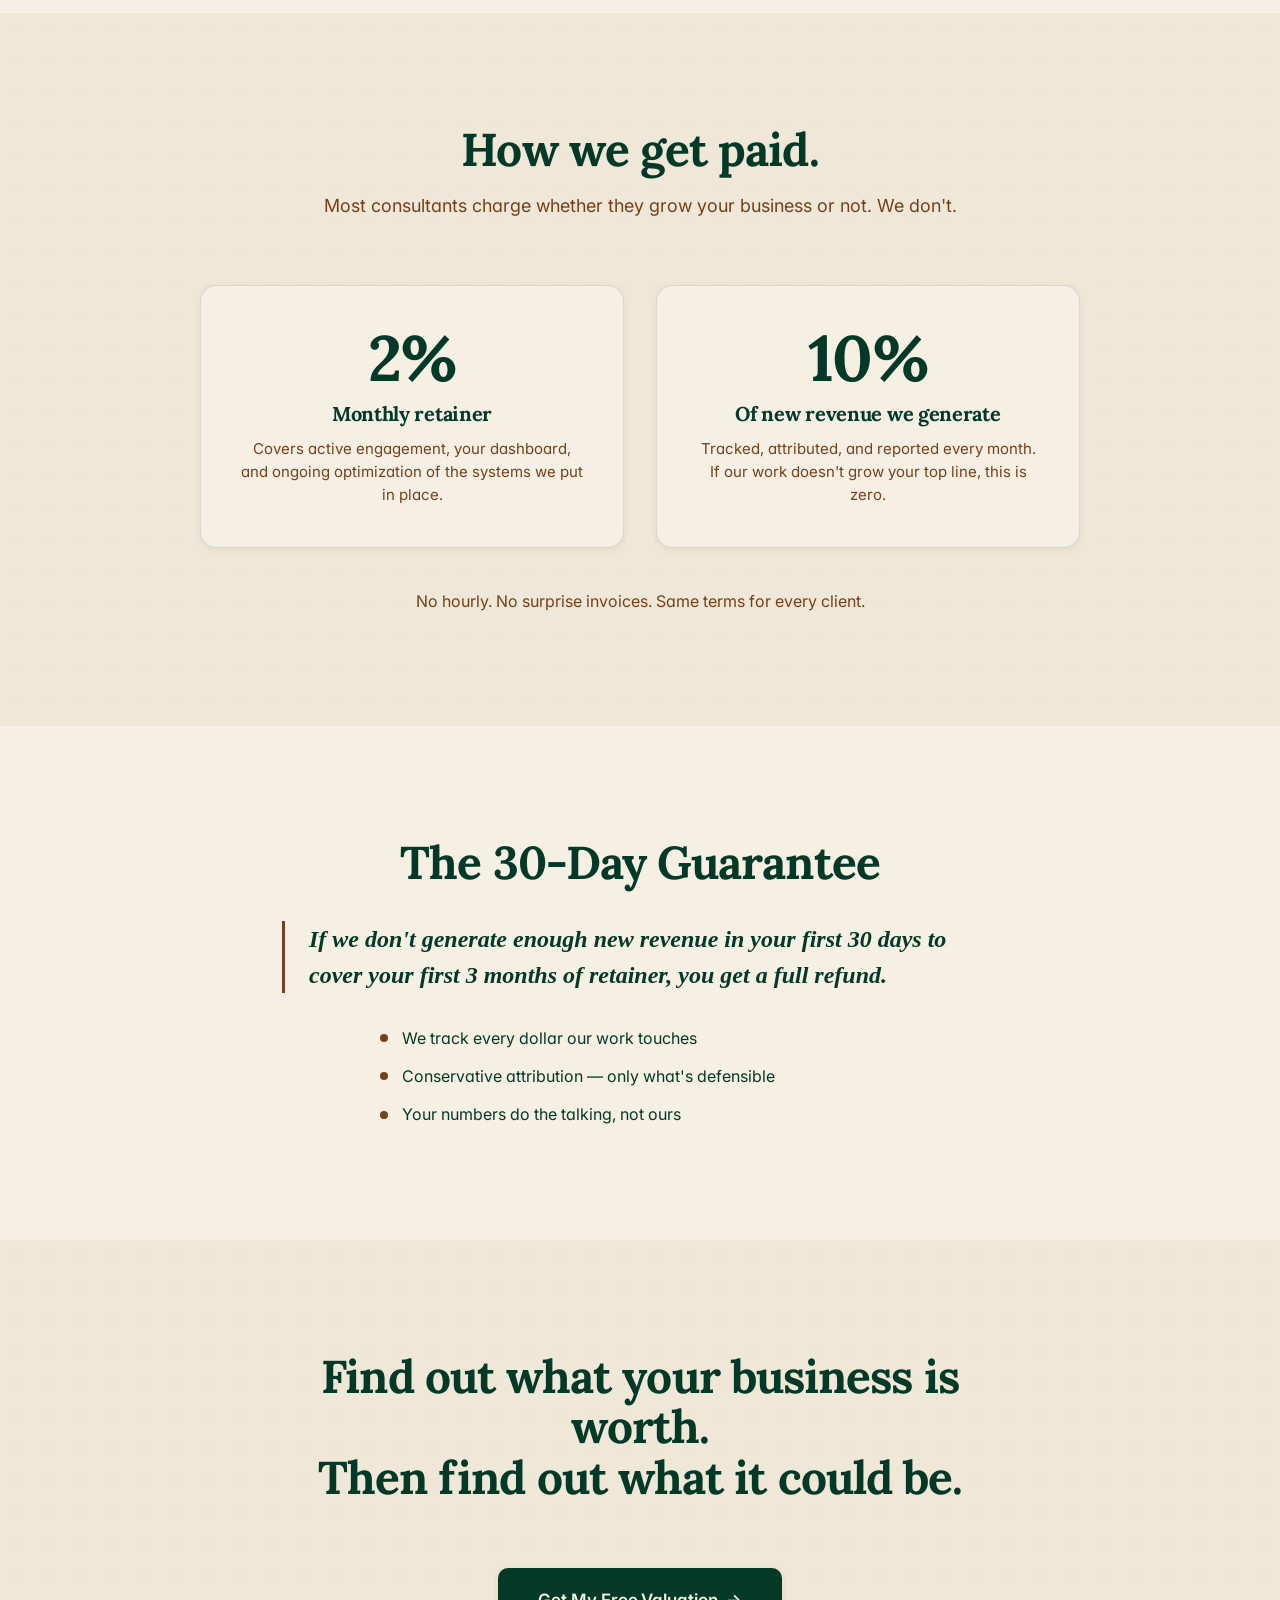
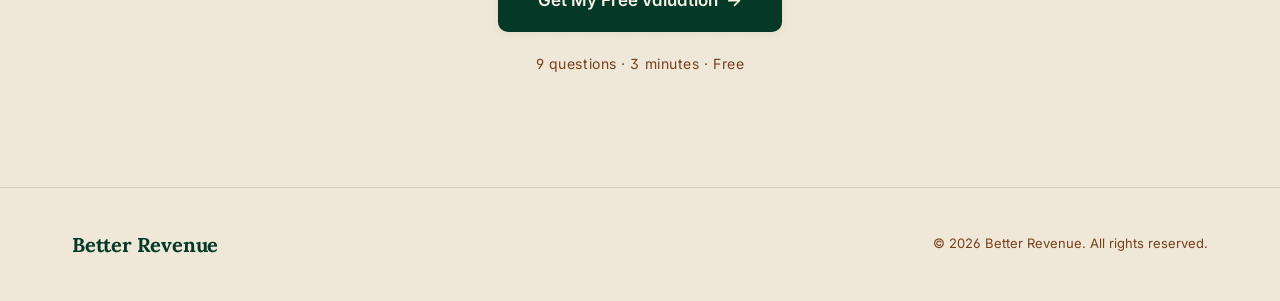
==== commit 1dbc3ff9: "Align navbar copy with Free Valuation rebrand Nav still said "The Audit" / "Get My Valuation" while " ====
--- a/index.html
+++ b/index.html
@@ -23,9 +23,9 @@
             </button>
             <div class="nav-menu" id="navMenu">
                 <a href="#what-we-do" class="nav-link">What We Do</a>
-                <a href="#audit" class="nav-link">The Audit</a>
+                <a href="#audit" class="nav-link">Free Valuation</a>
                 <a href="#guarantee" class="nav-link">Guarantee</a>
-                <a href="audit.html" class="nav-cta">Get My Valuation</a>
+                <a href="audit.html" class="nav-cta">Get My Free Valuation</a>
             </div>
         </div>
     </nav>
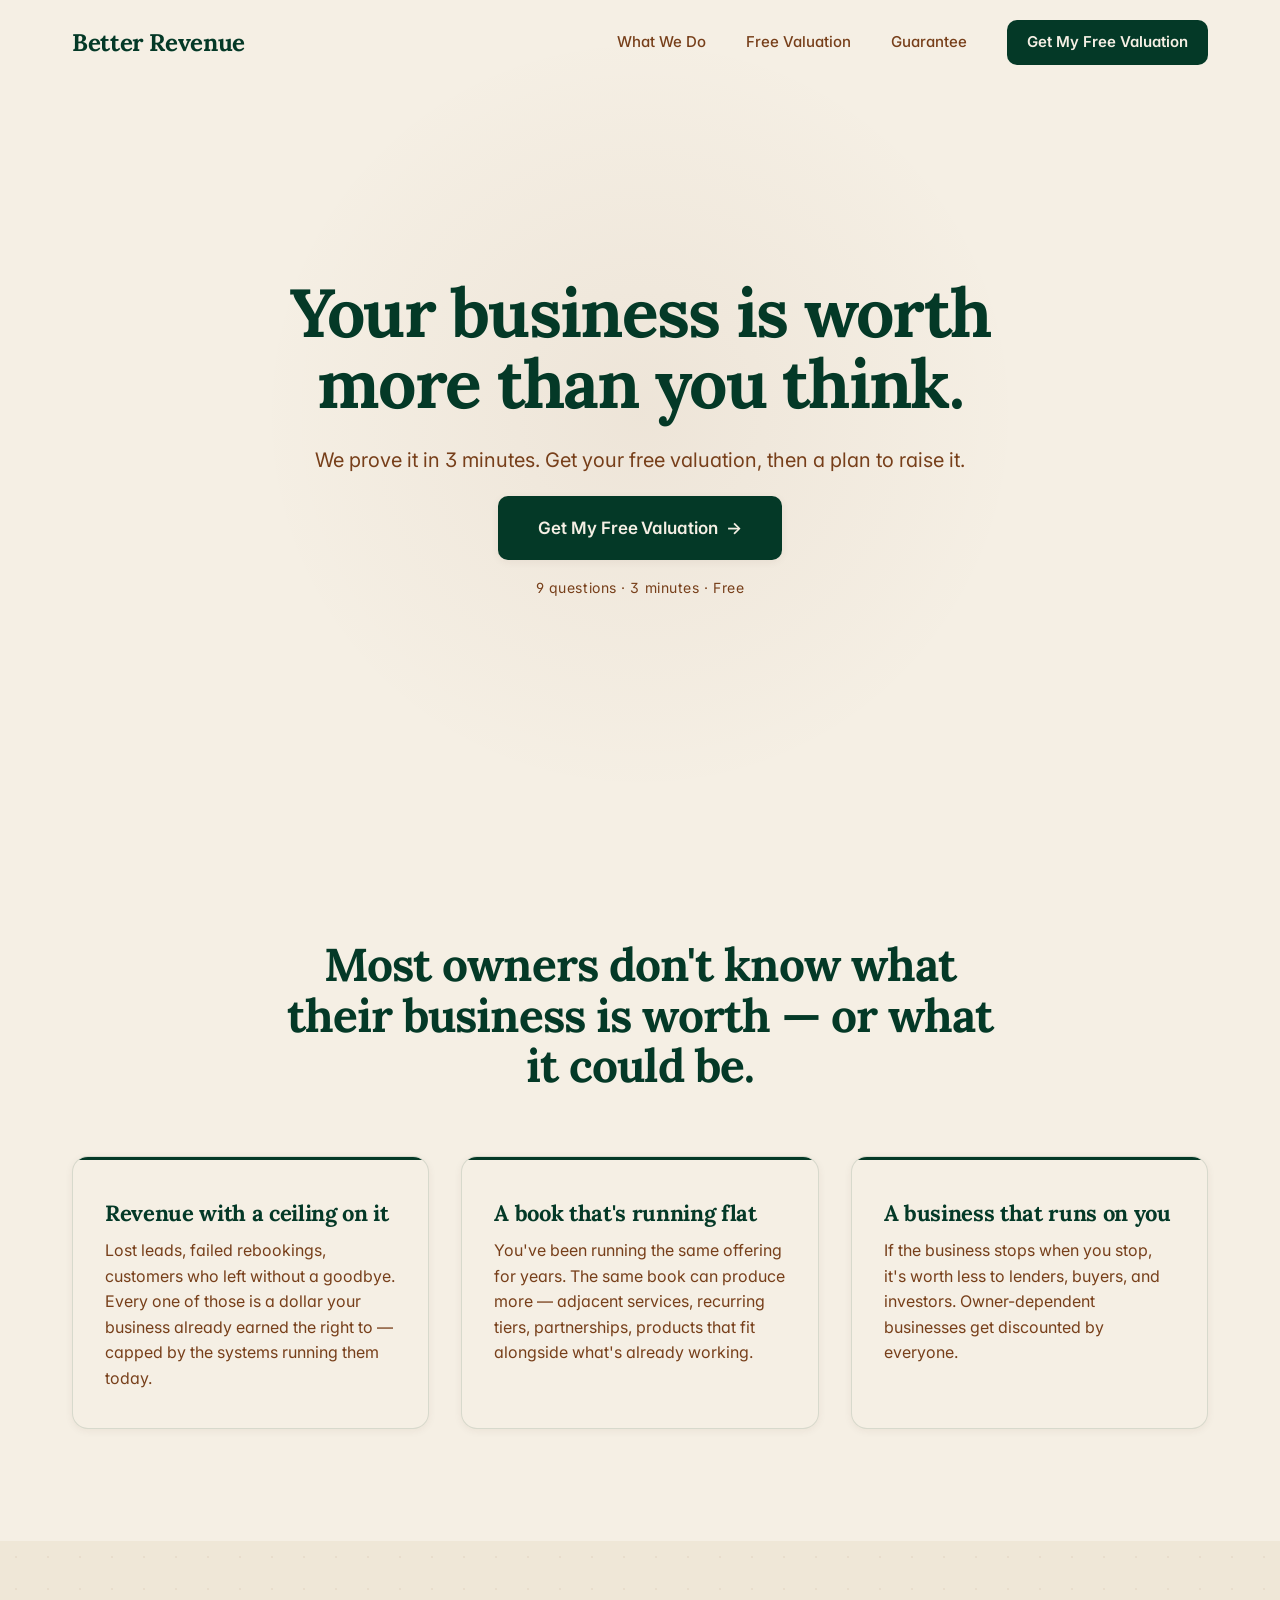
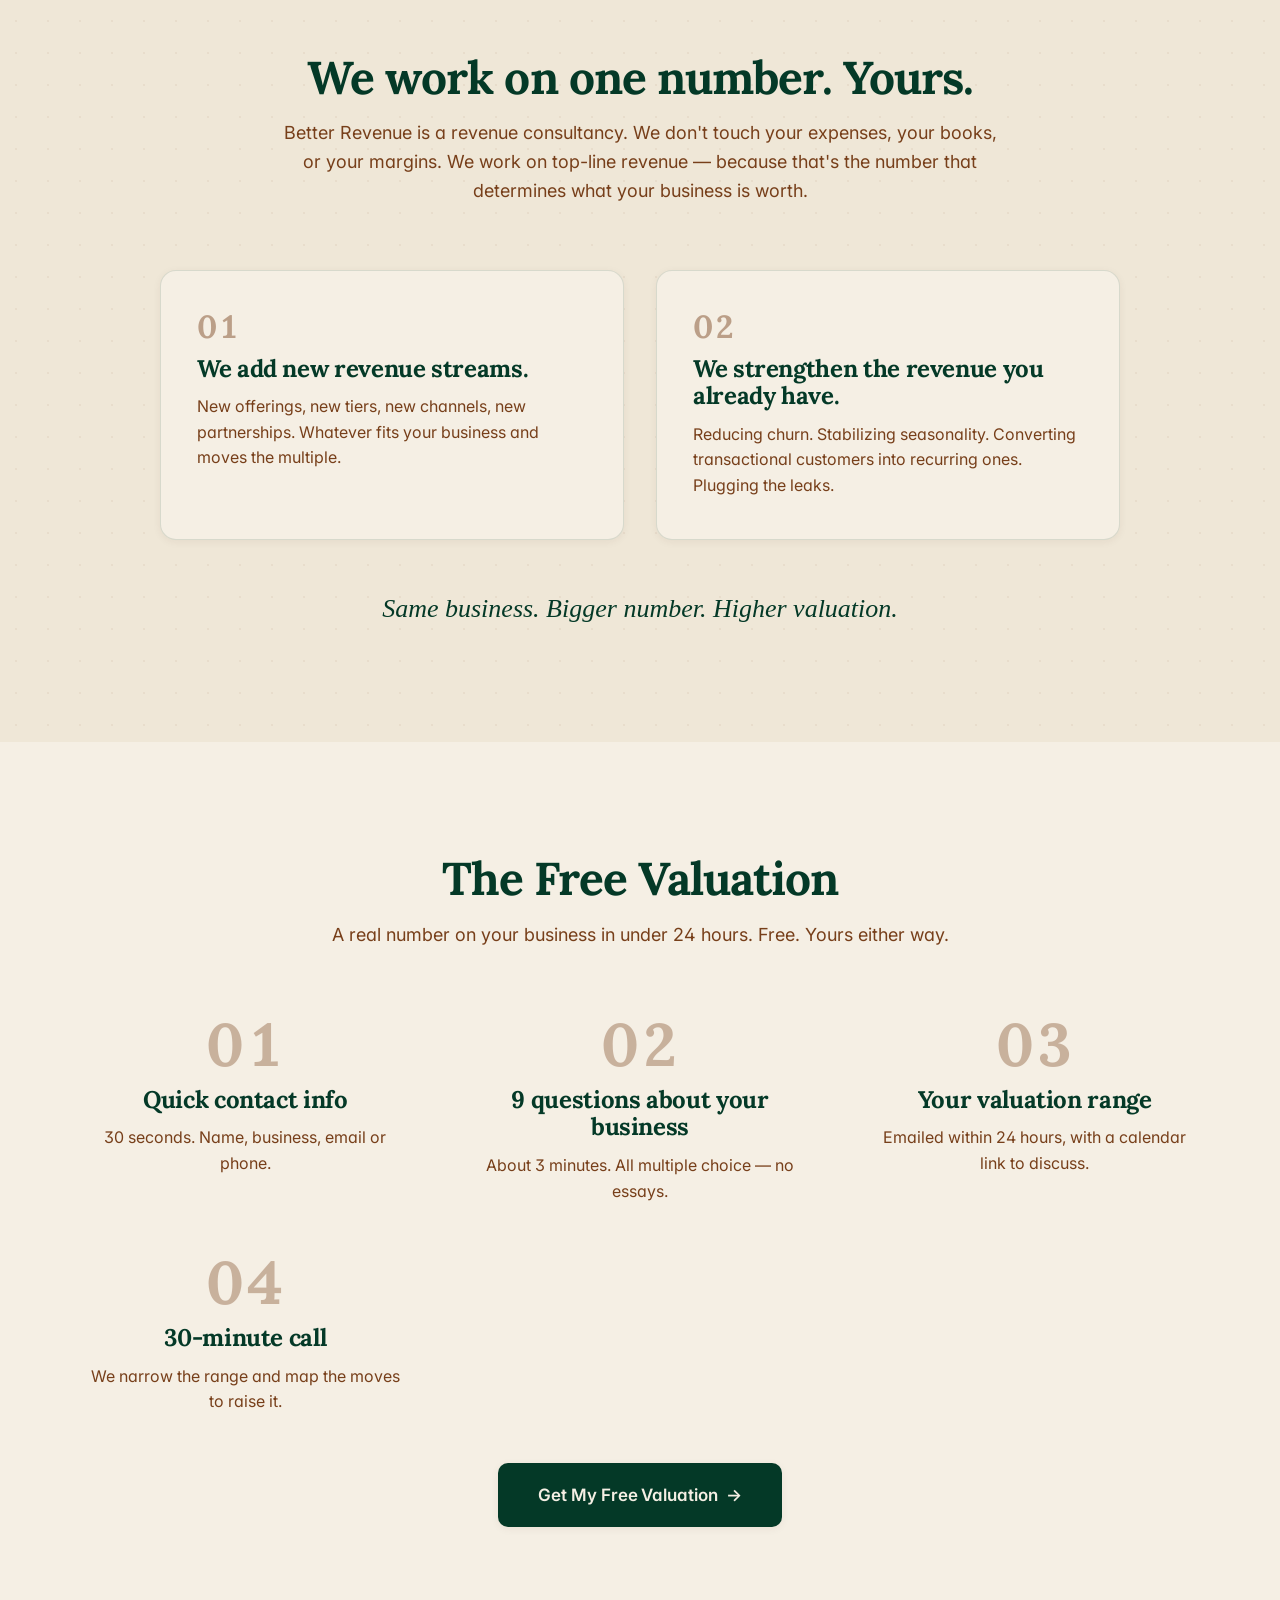
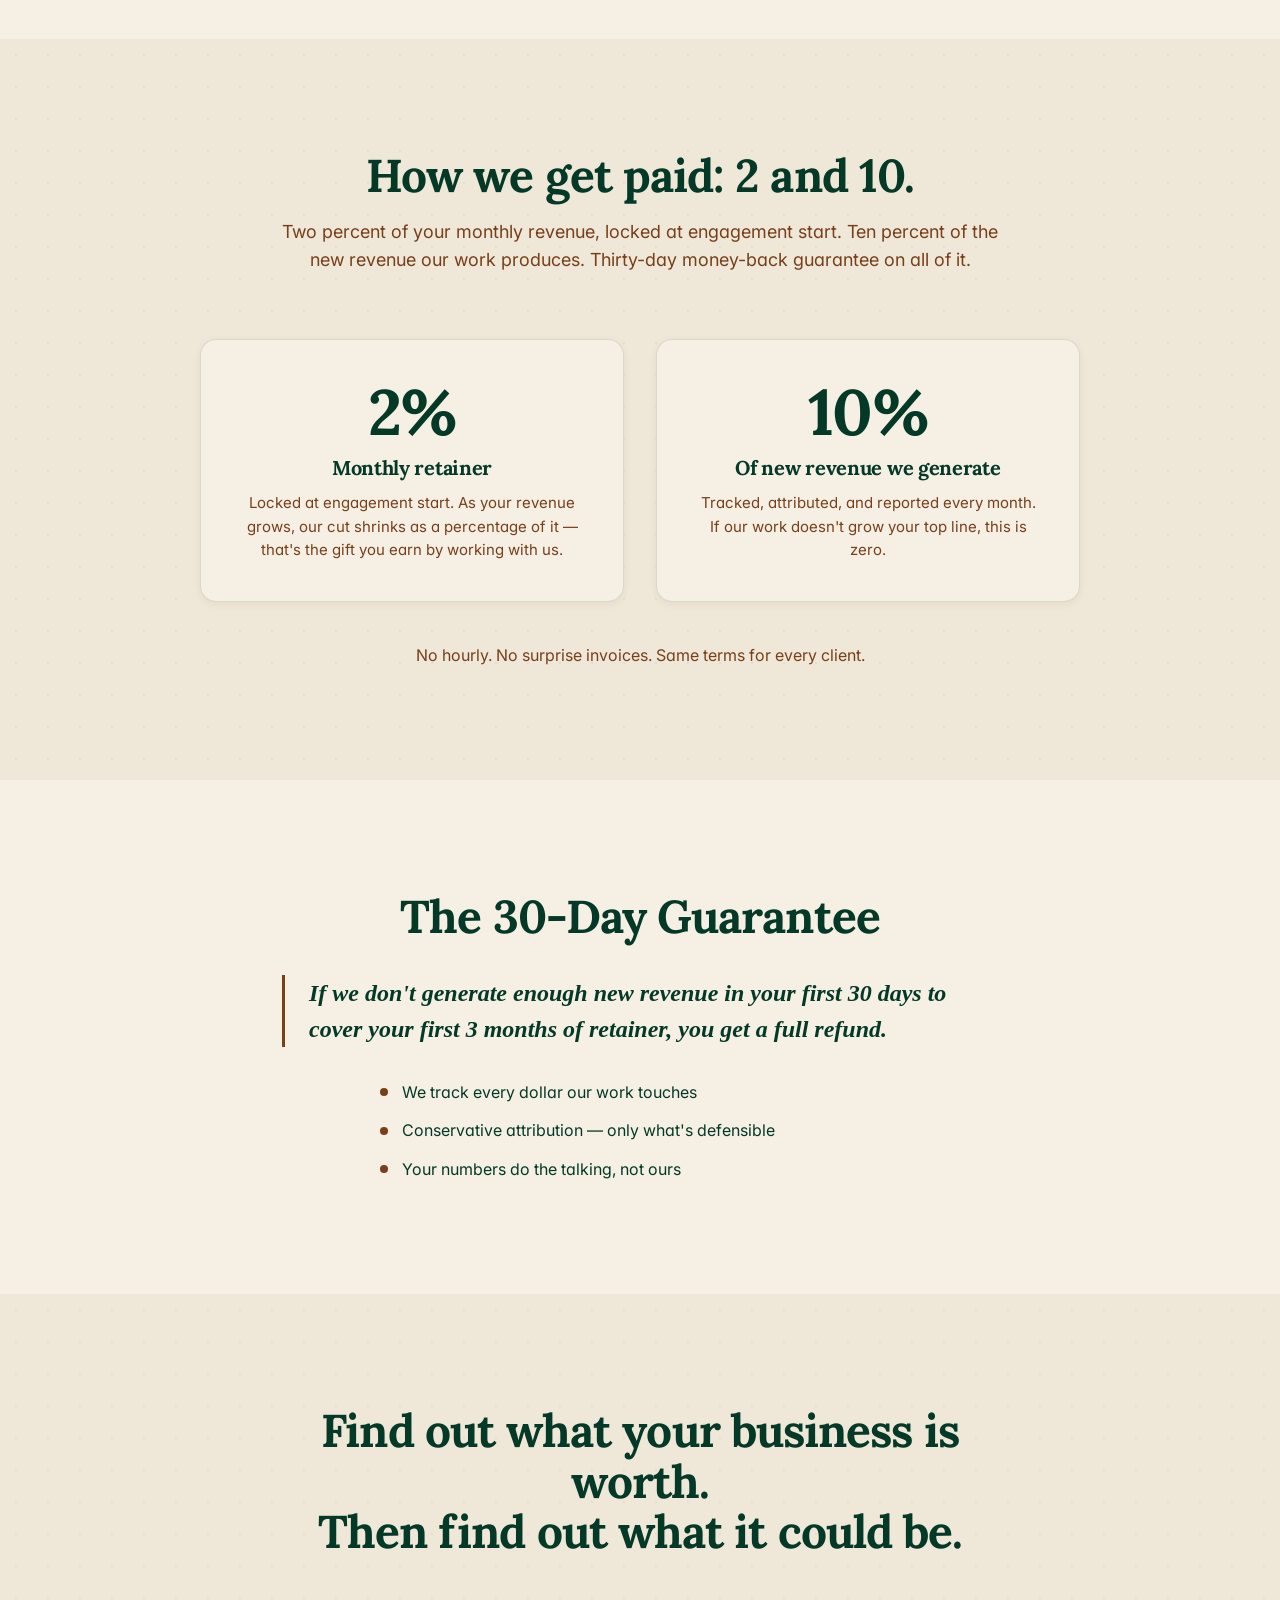
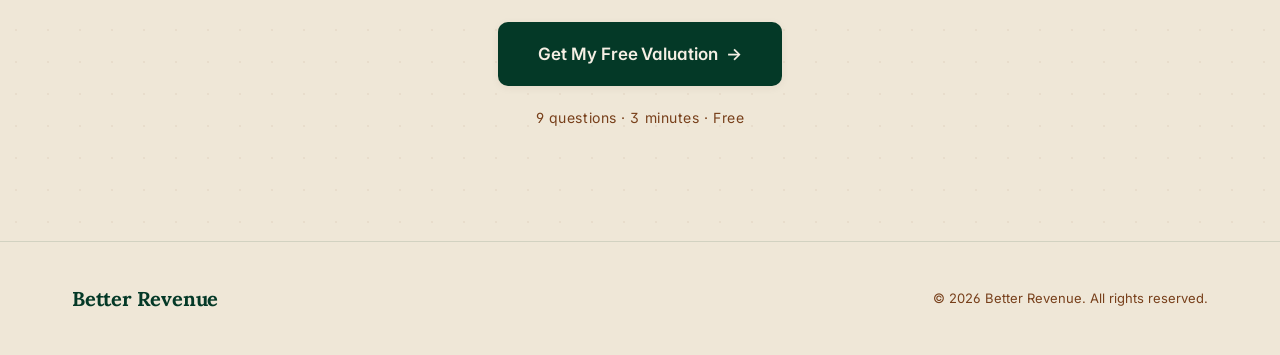
==== commit 4f28c24d: "homepage: tighten Problem + Pricing copy to ceiling-framing + 2 & 10 Apply [[Lift framing]] and [[2 " ====
--- a/index.html
+++ b/index.html
@@ -52,13 +52,13 @@
             <div class="problem-grid">
                 <div class="problem-card reveal">
                     <div class="problem-accent"></div>
-                    <h3>Revenue you're not capturing</h3>
-                    <p>Lost leads, failed rebookings, customers who left without a goodbye. Money is walking out the door in places you don't see.</p>
+                    <h3>Revenue with a ceiling on it</h3>
+                    <p>Lost leads, failed rebookings, customers who left without a goodbye. Every one of those is a dollar your business already earned the right to — capped by the systems running them today.</p>
                 </div>
                 <div class="problem-card reveal">
                     <div class="problem-accent"></div>
-                    <h3>Streams you haven't built</h3>
-                    <p>You've been running the same offering for years. There's revenue you haven't tapped — adjacent services, recurring tiers, partnerships, products you haven't built.</p>
+                    <h3>A book that's running flat</h3>
+                    <p>You've been running the same offering for years. The same book can produce more — adjacent services, recurring tiers, partnerships, products that fit alongside what's already working.</p>
                 </div>
                 <div class="problem-card reveal">
                     <div class="problem-accent"></div>
@@ -131,14 +131,14 @@
     <section class="section section-dark" id="pricing">
         <div class="container">
             <div class="section-header reveal">
-                <h2 class="section-title">How we get paid.</h2>
-                <p class="section-subtitle">Most consultants charge whether they grow your business or not. We don't.</p>
+                <h2 class="section-title">How we get paid: 2 and 10.</h2>
+                <p class="section-subtitle">Two percent of your monthly revenue, locked at engagement start. Ten percent of the new revenue our work produces. Thirty-day money-back guarantee on all of it.</p>
             </div>
             <div class="pricing-grid">
                 <div class="pricing-card reveal">
                     <div class="pricing-rate">2%</div>
                     <h3>Monthly retainer</h3>
-                    <p>Covers active engagement, your dashboard, and ongoing optimization of the systems we put in place.</p>
+                    <p>Locked at engagement start. As your revenue grows, our cut shrinks as a percentage of it — that's the gift you earn by working with us.</p>
                 </div>
                 <div class="pricing-card reveal">
                     <div class="pricing-rate">10%</div>
